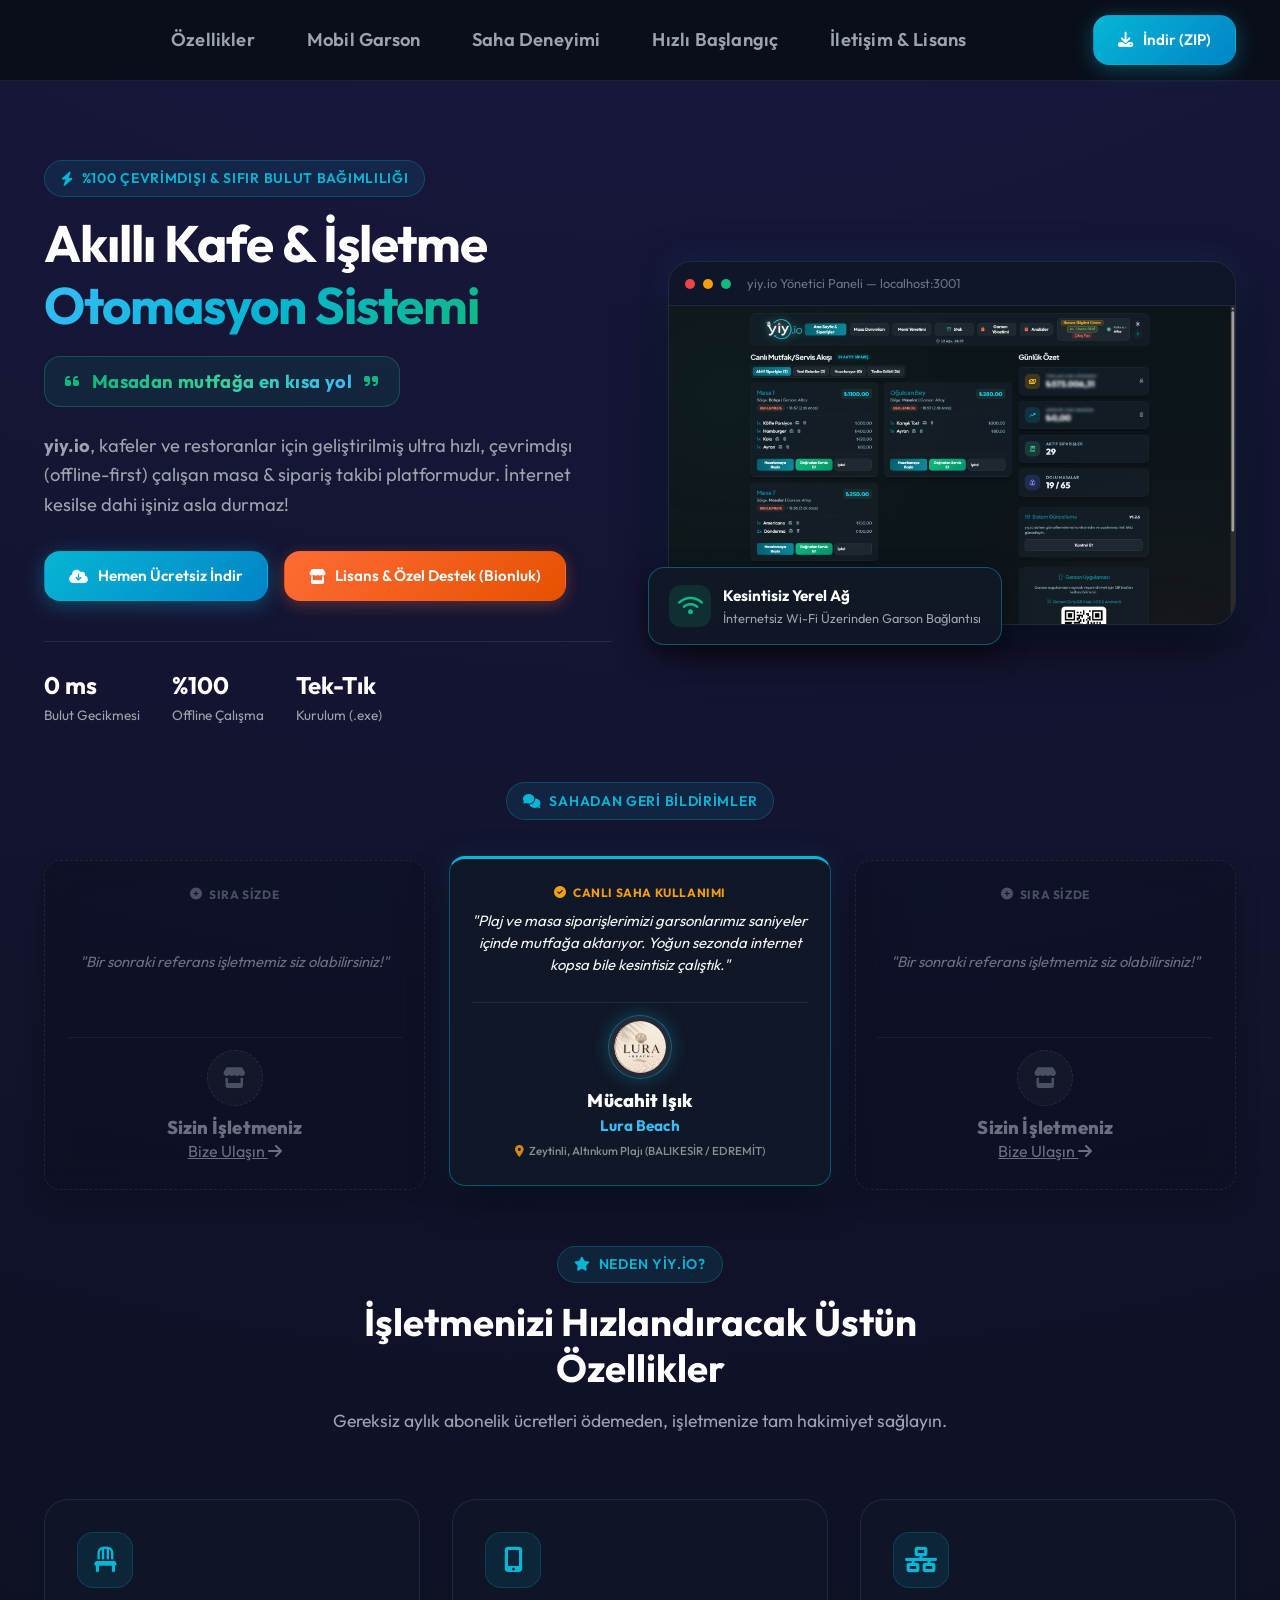
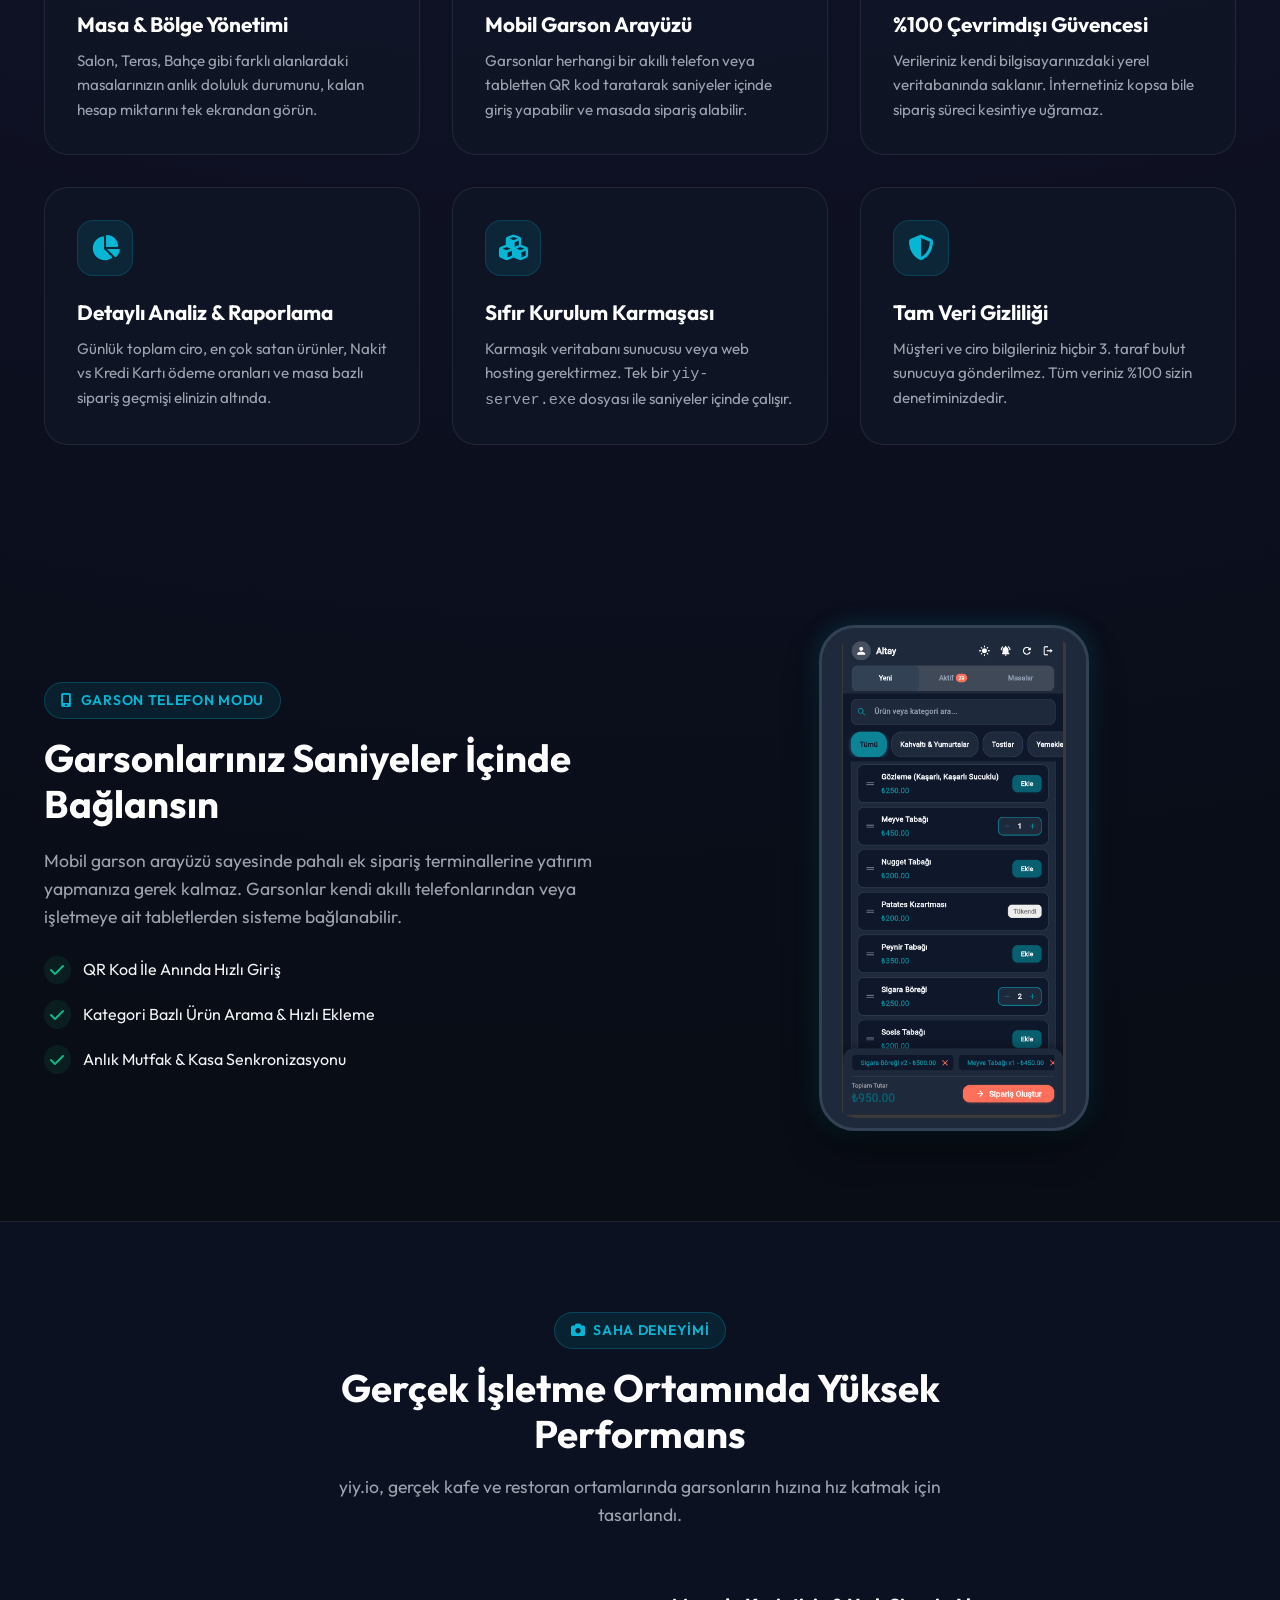
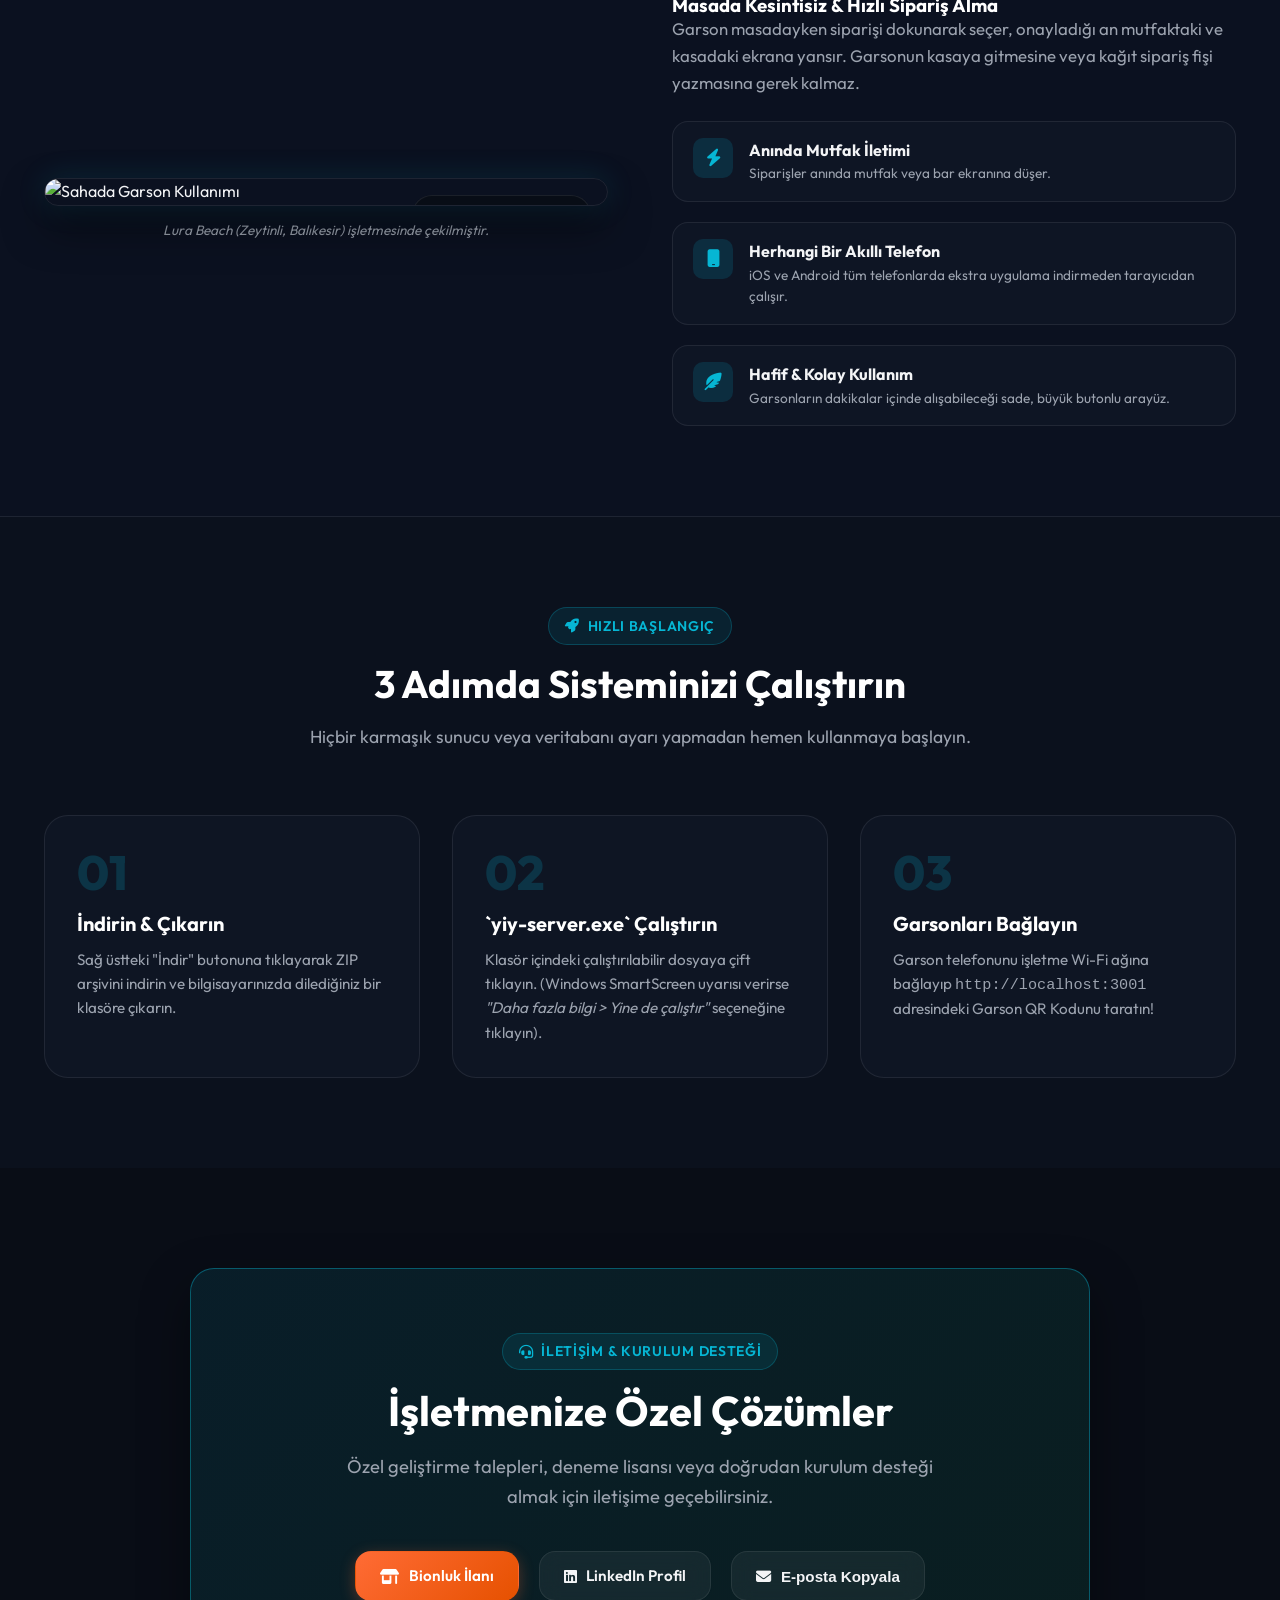
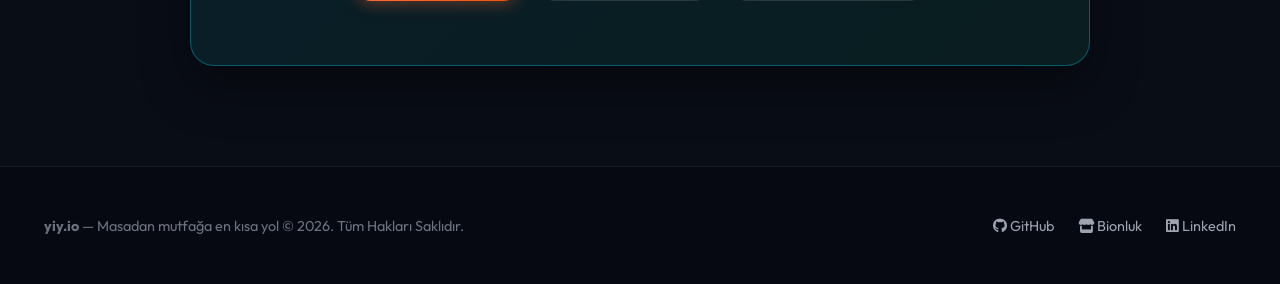
==== index.html @ 7313083a "feat: update landing page website" ====
<!DOCTYPE html>
<html lang="tr">
<head>
  <meta charset="UTF-8">
  <meta name="viewport" content="width=device-width, initial-scale=1.0">
  <title>yiy.io — Masadan mutfağa en kısa yol</title>
  <meta name="description" content="yiy.io — Masadan mutfağa en kısa yol. Kafeler ve işletmeler için geliştirilmiş çevrimdışı (offline-first) çalışan, hızlı ve kullanımı kolay masa & sipariş otomasyon sistemidir.">
  <meta name="keywords" content="kafe otomasyonu, sipariş otomasyonu, pos yazılımı, garson sipariş uygulaması, offline pos, masa takibi, yiy.io">

  <!-- Favicon -->
  <link rel="icon" type="image/png" href="assets/images/logo_dark.png">

  <!-- Google Fonts Preconnect & Stylesheets -->
  <link rel="preconnect" href="https://fonts.googleapis.com">
  <link rel="preconnect" href="https://fonts.gstatic.com" crossorigin>
  <link href="https://fonts.googleapis.com/css2?family=Outfit:wght@300;400;500;600;700;800&family=Plus+Jakarta+Sans:wght@400;500;600;700&display=swap" rel="stylesheet">

  <!-- Open Graph / Social Media -->
  <meta property="og:title" content="yiy.io — Masadan mutfağa en kısa yol">
  <meta property="og:description" content="Çevrimdışı (offline-first) çalışan, hızlı ve modern kafe & işletme masa ve sipariş otomasyonu.">
  <meta property="og:type" content="website">
  <meta property="og:url" content="https://altayataman.github.io/yiy-io/">
  <meta property="og:image" content="https://altayataman.github.io/yiy-io/assets/images/admin_panel_screen.png">

  <!-- Twitter Card -->
  <meta name="twitter:card" content="summary_large_image">
  <meta name="twitter:title" content="yiy.io — Masadan mutfağa en kısa yol">
  <meta name="twitter:description" content="Çevrimdışı (offline-first) çalışan, hızlı ve modern kafe & işletme masa ve sipariş otomasyonu.">
  <meta name="twitter:image" content="https://altayataman.github.io/yiy-io/assets/images/admin_panel_screen.png">

  <!-- Stylesheet -->
  <link rel="stylesheet" href="styles.css">

  <!-- Font Awesome Icons -->
  <link rel="stylesheet" href="https://cdnjs.cloudflare.com/ajax/libs/font-awesome/6.4.0/css/all.min.css">
</head>
<body>

  <!-- Navbar Header -->
  <header class="navbar">
    <div class="container nav-container">
      <a href="#" class="brand-logo" aria-label="yiy.io Ana Sayfa">
        <img src="assets/images/logo_dark.png" alt="yiy.io logo" onerror="this.style.display='none'">
      </a>

      <!-- Mobile Hamburger Button -->
      <button class="hamburger-btn" id="hamburgerBtn" aria-label="Menüyü Aç">
        <i class="fa-solid fa-bars" aria-hidden="true"></i>
      </button>

      <nav aria-label="Ana Navigasyon">
        <ul class="nav-links" id="navLinks">
          <li><a href="#ozellikler">Özellikler</a></li>
          <li><a href="#mobil">Mobil Garson</a></li>
          <li><a href="#saha">Saha Deneyimi</a></li>
          <li><a href="#kurulum">Hızlı Başlangıç</a></li>
          <li><a href="#iletisim">İletişim & Lisans</a></li>
        </ul>
      </nav>

      <div class="nav-actions">
        <a href="https://github.com/AltayAtaman/yiy-io/archive/refs/heads/main.zip" class="btn btn-primary" id="nav-download-btn">
          <i class="fa-solid fa-download" aria-hidden="true"></i> İndir (ZIP)
        </a>
      </div>
    </div>
  </header>

  <!-- Hero Section -->
  <section class="hero">
    <div class="container hero-grid">
      <div class="hero-content">
        <div class="section-tag">
          <i class="fa-solid fa-bolt" aria-hidden="true"></i> %100 Çevrimdışı & Sıfır Bulut Bağımlılığı
        </div>
        <h1>Akıllı Kafe & İşletme <span class="gradient-text">Otomasyon Sistemi</span></h1>
        
        <div class="motto-box">
          <i class="fa-solid fa-quote-left motto-icon" aria-hidden="true"></i>
          <span class="motto-text">Masadan mutfağa en kısa yol</span>
          <i class="fa-solid fa-quote-right motto-icon" aria-hidden="true"></i>
        </div>

        <p class="hero-subtitle">
          <strong>yiy.io</strong>, kafeler ve restoranlar için geliştirilmiş ultra hızlı, çevrimdışı (offline-first) çalışan masa & sipariş takibi platformudur. İnternet kesilse dahi işiniz asla durmaz!
        </p>

        <div class="hero-ctas">
          <a href="https://github.com/AltayAtaman/yiy-io/archive/refs/heads/main.zip" class="btn btn-primary" id="hero-download-btn">
            <i class="fa-solid fa-cloud-arrow-down" aria-hidden="true"></i> Hemen Ücretsiz İndir
          </a>
          <a href="https://bionluk.com/i_altay/isletmenize-ozel-yonetim-paneli-gelistiririm-872901" target="_blank" rel="noopener" class="btn btn-bionluk" id="hero-bionluk-btn">
            <i class="fa-solid fa-store" aria-hidden="true"></i> Lisans & Özel Destek (Bionluk)
          </a>
        </div>

        <div class="hero-stats">
          <div class="stat-item">
            <span class="stat-number">0 ms</span>
            <span class="stat-label">Bulut Gecikmesi</span>
          </div>
          <div class="stat-item">
            <span class="stat-number">%100</span>
            <span class="stat-label">Offline Çalışma</span>
          </div>
          <div class="stat-item">
            <span class="stat-number">Tek-Tık</span>
            <span class="stat-label">Kurulum (.exe)</span>
          </div>
        </div>
      </div>

      <div class="hero-visual">
        <div class="mockup-container">
          <div class="mockup-header">
            <div style="display: flex; align-items: center; gap: 0.5rem;">
              <div class="dot dot-red"></div>
              <div class="dot dot-yellow"></div>
              <div class="dot dot-green"></div>
              <span style="font-size: 0.8rem; color: var(--text-dim); margin-left: 0.5rem;">yiy.io Yönetici Paneli — localhost:3001</span>
            </div>
          </div>

          <div class="mockup-body">
            <img src="assets/images/admin_panel_screen.png" alt="yiy.io Yönetici Ekran Görünümü" class="mockup-img">
          </div>
        </div>

        <div class="floating-badge">
          <div class="badge-icon">
            <i class="fa-solid fa-wifi" aria-hidden="true"></i>
          </div>
          <div>
            <div style="font-weight: 700; color: #fff; font-size: 0.95rem;">Kesintisiz Yerel Ağ</div>
            <div style="font-size: 0.8rem; color: var(--text-muted);">İnternetsiz Wi-Fi Üzerinden Garson Bağlantısı</div>
          </div>
        </div>
      </div>
    </div>

    <!-- Page-Centered 3-Card Reference Showcase Grid -->
    <div class="container">
      <div class="reference-section-header">
        <div class="section-tag"><i class="fa-solid fa-comments" aria-hidden="true"></i> Sahadan Geri Bildirimler</div>
      </div>

      <div class="reference-cards-grid">
        <!-- Card 1: Placeholder CTA -->
        <div class="hero-reference-card card-placeholder">
          <div class="reference-badge badge-placeholder">
            <i class="fa-solid fa-plus-circle" aria-hidden="true"></i> Sıra Sizde
          </div>
          <blockquote class="reference-quote">
            "Bir sonraki referans işletmemiz siz olabilirsiniz!"
          </blockquote>
          <div class="reference-meta">
            <div class="reference-placeholder-icon">
              <i class="fa-solid fa-store" aria-hidden="true"></i>
            </div>
            <div class="reference-info">
              <div class="reference-name">Sizin İşletmeniz</div>
              <a href="#iletisim" class="reference-cta-link">Bize Ulaşın <i class="fa-solid fa-arrow-right" aria-hidden="true"></i></a>
            </div>
          </div>
        </div>

        <!-- Card 2: Featured Active Testimonial (Lura Beach) -->
        <div class="hero-reference-card card-featured">
          <div class="reference-badge">
            <i class="fa-solid fa-circle-check" aria-hidden="true"></i> Canlı Saha Kullanımı
          </div>
          <blockquote class="reference-quote">
            "Plaj ve masa siparişlerimizi garsonlarımız saniyeler içinde mutfağa aktarıyor. Yoğun sezonda internet kopsa bile kesintisiz çalıştık."
          </blockquote>
          <div class="reference-meta">
            <img src="assets/images/lura_beach.jpg" alt="Lura Beach Logo" class="reference-logo-img" onerror="this.style.display='none'">
            <div class="reference-info">
              <div class="reference-name">Mücahit Işık</div>
              <div class="reference-company">Lura Beach</div>
              <div class="reference-location"><i class="fa-solid fa-location-dot" aria-hidden="true"></i> Zeytinli, Altınkum Plajı (BALIKESİR / EDREMİT)</div>
            </div>
          </div>
        </div>

        <!-- Card 3: Placeholder CTA -->
        <div class="hero-reference-card card-placeholder">
          <div class="reference-badge badge-placeholder">
            <i class="fa-solid fa-plus-circle" aria-hidden="true"></i> Sıra Sizde
          </div>
          <blockquote class="reference-quote">
            "Bir sonraki referans işletmemiz siz olabilirsiniz!"
          </blockquote>
          <div class="reference-meta">
            <div class="reference-placeholder-icon">
              <i class="fa-solid fa-store" aria-hidden="true"></i>
            </div>
            <div class="reference-info">
              <div class="reference-name">Sizin İşletmeniz</div>
              <a href="#iletisim" class="reference-cta-link">Bize Ulaşın <i class="fa-solid fa-arrow-right" aria-hidden="true"></i></a>
            </div>
          </div>
        </div>
      </div>
    </div>
  </section>

  <!-- Features Grid Section -->
  <section class="features-section" id="ozellikler">
    <div class="container">
      <div class="section-header">
        <div class="section-tag"><i class="fa-solid fa-star" aria-hidden="true"></i> Neden yiy.io?</div>
        <h2>İşletmenizi Hızlandıracak Üstün Özellikler</h2>
        <p>Gereksiz aylık abonelik ücretleri ödemeden, işletmenize tam hakimiyet sağlayın.</p>
      </div>

      <div class="features-grid">
        <div class="feature-card">
          <div class="feature-icon"><i class="fa-solid fa-chair" aria-hidden="true"></i></div>
          <h3>Masa & Bölge Yönetimi</h3>
          <p>Salon, Teras, Bahçe gibi farklı alanlardaki masalarınızın anlık doluluk durumunu, kalan hesap miktarını tek ekrandan görün.</p>
        </div>

        <div class="feature-card">
          <div class="feature-icon"><i class="fa-solid fa-mobile-screen-button" aria-hidden="true"></i></div>
          <h3>Mobil Garson Arayüzü</h3>
          <p>Garsonlar herhangi bir akıllı telefon veya tabletten QR kod taratarak saniyeler içinde giriş yapabilir ve masada sipariş alabilir.</p>
        </div>

        <div class="feature-card">
          <div class="feature-icon"><i class="fa-solid fa-network-wired" aria-hidden="true"></i></div>
          <h3>%100 Çevrimdışı Güvencesi</h3>
          <p>Verileriniz kendi bilgisayarınızdaki yerel veritabanında saklanır. İnternetiniz kopsa bile sipariş süreci kesintiye uğramaz.</p>
        </div>

        <div class="feature-card">
          <div class="feature-icon"><i class="fa-solid fa-chart-pie" aria-hidden="true"></i></div>
          <h3>Detaylı Analiz & Raporlama</h3>
          <p>Günlük toplam ciro, en çok satan ürünler, Nakit vs Kredi Kartı ödeme oranları ve masa bazlı sipariş geçmişi elinizin altında.</p>
        </div>

        <div class="feature-card">
          <div class="feature-icon"><i class="fa-solid fa-cubes" aria-hidden="true"></i></div>
          <h3>Sıfır Kurulum Karmaşası</h3>
          <p>Karmaşık veritabanı sunucusu veya web hosting gerektirmez. Tek bir <code>yiy-server.exe</code> dosyası ile saniyeler içinde çalışır.</p>
        </div>

        <div class="feature-card">
          <div class="feature-icon"><i class="fa-solid fa-shield-halved" aria-hidden="true"></i></div>
          <h3>Tam Veri Gizliliği</h3>
          <p>Müşteri ve ciro bilgileriniz hiçbir 3. taraf bulut sunucuya gönderilmez. Tüm veriniz %100 sizin denetiminizdedir.</p>
        </div>
      </div>
    </div>
  </section>

  <!-- Mobile Waiter Showcase -->
  <section class="mobile-showcase" id="mobil">
    <div class="container mobile-grid">
      <div>
        <div class="section-tag"><i class="fa-solid fa-mobile-screen" aria-hidden="true"></i> Garson Telefon Modu</div>
        <h2 style="font-size: 2.4rem; margin-bottom: 1.25rem;">Garsonlarınız Saniyeler İçinde Bağlansın</h2>
        <p style="color: var(--text-muted); font-size: 1.1rem; margin-bottom: 1.5rem;">
          Mobil garson arayüzü sayesinde pahalı ek sipariş terminallerine yatırım yapmanıza gerek kalmaz. Garsonlar kendi akıllı telefonlarından veya işletmeye ait tabletlerden sisteme bağlanabilir.
        </p>

        <ul style="list-style: none; display: flex; flex-direction: column; gap: 1rem; color: var(--text-main);">
          <li style="display: flex; align-items: center; gap: 0.75rem;">
            <i class="fa-solid fa-check" style="color: var(--secondary); background: rgba(16,185,129,0.1); padding: 0.4rem; border-radius: 50%;" aria-hidden="true"></i>
            <span>QR Kod İle Anında Hızlı Giriş</span>
          </li>
          <li style="display: flex; align-items: center; gap: 0.75rem;">
            <i class="fa-solid fa-check" style="color: var(--secondary); background: rgba(16,185,129,0.1); padding: 0.4rem; border-radius: 50%;" aria-hidden="true"></i>
            <span>Kategori Bazlı Ürün Arama & Hızlı Ekleme</span>
          </li>
          <li style="display: flex; align-items: center; gap: 0.75rem;">
            <i class="fa-solid fa-check" style="color: var(--secondary); background: rgba(16,185,129,0.1); padding: 0.4rem; border-radius: 50%;" aria-hidden="true"></i>
            <span>Anlık Mutfak & Kasa Senkronizasyonu</span>
          </li>
        </ul>
      </div>

      <div style="text-align: center;">
        <div class="phone-mockup-wrapper">
          <img src="assets/images/mobile_app_screen.png" alt="Mobil Garson Uygulaması Görünümü">
        </div>
      </div>
    </div>
  </section>

  <!-- Real Field Experience Showcase -->
  <section class="field-experience-section" id="saha">
    <div class="container">
      <div class="section-header">
        <div class="section-tag"><i class="fa-solid fa-camera" aria-hidden="true"></i> Saha Deneyimi</div>
        <h2>Gerçek İşletme Ortamında Yüksek Performans</h2>
        <p>yiy.io, gerçek kafe ve restoran ortamlarında garsonların hızına hız katmak için tasarlandı.</p>
      </div>

      <div class="field-grid">
        <div>
          <div class="field-image-container">
            <img src="assets/images/waiter_using_app.png" alt="Sahada Garson Kullanımı" class="field-img">
            <div class="field-badge">
              <i class="fa-solid fa-badge-check" style="color: var(--secondary);" aria-hidden="true"></i> Canlı Sahada Kullanım
            </div>
          </div>
          <div class="field-image-caption">
            Lura Beach (Zeytinli, Balıkesir) işletmesinde çekilmiştir.
          </div>
        </div>

        <div class="field-content">
          <h3>Masada Kesintisiz & Hızlı Sipariş Alma</h3>
          <p style="color: var(--text-muted); font-size: 1.05rem; margin-bottom: 1.5rem;">
            Garson masadayken siparişi dokunarak seçer, onayladığı an mutfaktaki ve kasadaki ekrana yansır. Garsonun kasaya gitmesine veya kağıt sipariş fişi yazmasına gerek kalmaz.
          </p>

          <div class="field-feature-list">
            <div class="field-feature-item">
              <div class="field-icon"><i class="fa-solid fa-bolt" aria-hidden="true"></i></div>
              <div>
                <strong>Anında Mutfak İletimi</strong>
                <div style="font-size: 0.85rem; color: var(--text-muted);">Siparişler anında mutfak veya bar ekranına düşer.</div>
              </div>
            </div>

            <div class="field-feature-item">
              <div class="field-icon"><i class="fa-solid fa-mobile" aria-hidden="true"></i></div>
              <div>
                <strong>Herhangi Bir Akıllı Telefon</strong>
                <div style="font-size: 0.85rem; color: var(--text-muted);">iOS ve Android tüm telefonlarda ekstra uygulama indirmeden tarayıcıdan çalışır.</div>
              </div>
            </div>

            <div class="field-feature-item">
              <div class="field-icon"><i class="fa-solid fa-feather-pointed" aria-hidden="true"></i></div>
              <div>
                <strong>Hafif & Kolay Kullanım</strong>
                <div style="font-size: 0.85rem; color: var(--text-muted);">Garsonların dakikalar içinde alışabileceği sade, büyük butonlu arayüz.</div>
              </div>
            </div>
          </div>
        </div>
      </div>
    </div>
  </section>

  <!-- Quick Setup Guide Section -->
  <section class="setup-section" id="kurulum">
    <div class="container">
      <div class="section-header">
        <div class="section-tag"><i class="fa-solid fa-rocket" aria-hidden="true"></i> Hızlı Başlangıç</div>
        <h2>3 Adımda Sisteminizi Çalıştırın</h2>
        <p>Hiçbir karmaşık sunucu veya veritabanı ayarı yapmadan hemen kullanmaya başlayın.</p>
      </div>

      <div class="steps-grid">
        <div class="step-card">
          <div class="step-num">01</div>
          <h3>İndirin & Çıkarın</h3>
          <p>Sağ üstteki "İndir" butonuna tıklayarak ZIP arşivini indirin ve bilgisayarınızda dilediğiniz bir klasöre çıkarın.</p>
        </div>

        <div class="step-card">
          <div class="step-num">02</div>
          <h3>`yiy-server.exe` Çalıştırın</h3>
          <p>Klasör içindeki çalıştırılabilir dosyaya çift tıklayın. (Windows SmartScreen uyarısı verirse <em>"Daha fazla bilgi > Yine de çalıştır"</em> seçeneğine tıklayın).</p>
        </div>

        <div class="step-card">
          <div class="step-num">03</div>
          <h3>Garsonları Bağlayın</h3>
          <p>Garson telefonunu işletme Wi-Fi ağına bağlayıp <code>http://localhost:3001</code> adresindeki Garson QR Kodunu taratın!</p>
        </div>
      </div>
    </div>
  </section>

  <!-- Contact & Licensing Section -->
  <section class="cta-section" id="iletisim">
    <div class="container">
      <div class="cta-box">
        <div class="section-tag"><i class="fa-solid fa-headset" aria-hidden="true"></i> İletişim & Kurulum Desteği</div>
        <h2>İşletmenize Özel Çözümler</h2>
        <p>Özel geliştirme talepleri, deneme lisansı veya doğrudan kurulum desteği almak için iletişime geçebilirsiniz.</p>

        <div class="contact-links-grid">
          <a href="https://bionluk.com/i_altay/isletmenize-ozel-yonetim-paneli-gelistiririm-872901" target="_blank" rel="noopener" class="btn btn-bionluk">
            <i class="fa-solid fa-shop" aria-hidden="true"></i> Bionluk İlanı
          </a>
          <a href="https://www.linkedin.com/in/ismailaltayataman" target="_blank" rel="noopener" class="btn btn-secondary">
            <i class="fa-brands fa-linkedin" aria-hidden="true"></i> LinkedIn Profil
          </a>
          <button onclick="copyEmail('i.altay.ataman@gmail.com')" class="btn btn-secondary">
            <i class="fa-solid fa-envelope" aria-hidden="true"></i> E-posta Kopyala
          </button>
        </div>
      </div>
    </div>
  </section>

  <!-- Footer -->
  <footer>
    <div class="container footer-container">
      <div>
        <strong>yiy.io</strong> — Masadan mutfağa en kısa yol © 2026. Tüm Hakları Saklıdır.
      </div>

      <div class="social-links">
        <a href="https://github.com/AltayAtaman/yiy-io" target="_blank" rel="noopener"><i class="fa-brands fa-github" aria-hidden="true"></i> GitHub</a>
        <a href="https://bionluk.com/i_altay" target="_blank" rel="noopener"><i class="fa-solid fa-store" aria-hidden="true"></i> Bionluk</a>
        <a href="https://www.linkedin.com/in/ismailaltayataman" target="_blank" rel="noopener"><i class="fa-brands fa-linkedin" aria-hidden="true"></i> LinkedIn</a>
      </div>
    </div>
  </footer>

  <!-- Download Warning License Modal -->
  <div class="modal-overlay" id="downloadModal" aria-hidden="true">
    <div class="modal-card" role="dialog" aria-modal="true" aria-labelledby="modalTitle">
      <button class="modal-close-btn" id="modalCloseBtn" aria-label="Kapat" type="button">
        <i class="fa-solid fa-xmark"></i>
      </button>

      <div class="modal-header-icon">
        <i class="fa-solid fa-triangle-exclamation"></i>
      </div>

      <h3 class="modal-title" id="modalTitle">Lisans Uyarısı</h3>

      <p class="modal-text">
        İndireceğiniz <strong>yiy.io</strong> otomasyon yazılımı geçerli bir lisans anahtarı olmadan <strong>çalışmayacaktır</strong>.
      </p>

      <div class="modal-license-box">
        <div class="modal-license-info">
          <i class="fa-solid fa-key modal-key-icon"></i>
          <div>
            <span class="modal-license-label">Lisans & Bilgi İletişim:</span>
            <span class="modal-license-email">i.altay.ataman@gmail.com</span>
          </div>
        </div>
        <button class="btn btn-secondary modal-copy-btn" onclick="copyEmail('i.altay.ataman@gmail.com')" type="button">
          <i class="fa-solid fa-copy"></i> Kopyala
        </button>
      </div>

      <div class="modal-actions">
        <button class="btn btn-secondary" id="modalCancelBtn" type="button">Vazgeç</button>
        <a href="https://github.com/AltayAtaman/yiy-io/archive/refs/heads/main.zip" class="btn btn-primary" id="modalConfirmDownloadBtn">
          <i class="fa-solid fa-download"></i> Yine de İndir
        </a>
      </div>
    </div>
  </div>

  <!-- Image Lightbox Modal -->
  <div class="image-lightbox-overlay" id="imageLightbox" aria-hidden="true">
    <button class="lightbox-close-btn" id="lightboxCloseBtn" aria-label="Kapat" type="button">
      <i class="fa-solid fa-xmark"></i>
    </button>
    <div class="lightbox-content">
      <img id="lightboxImg" src="" alt="Büyütülmüş Görsel">
      <div class="lightbox-caption" id="lightboxCaption"></div>
    </div>
  </div>

  <script src="app.js"></script>
</body>
</html>
---- styles.css ----
/* ==========================================================================
   yiy.io - Akıllı Kafe & İşletme Otomasyon Sistemi Landing Page Styles
   ========================================================================== */

:root {
  --bg-dark: #090d16;
  --bg-card: rgba(17, 24, 39, 0.7);
  --bg-card-hover: rgba(31, 41, 55, 0.85);
  --border-glass: rgba(255, 255, 255, 0.08);
  --border-glass-active: rgba(6, 182, 212, 0.4);
  
  --primary: #06b6d4;
  --primary-glow: rgba(6, 182, 212, 0.35);
  --secondary: #10b981;
  --secondary-glow: rgba(16, 185, 129, 0.35);
  --accent-purple: #8b5cf6;
  
  --text-main: #f3f4f6;
  --text-muted: #9ca3af;
  --text-dim: #6b7280;

  --radius-sm: 8px;
  --radius-md: 16px;
  --radius-lg: 24px;
  --radius-full: 9999px;

  --shadow-glow: 0 0 30px rgba(6, 182, 212, 0.15);
  --shadow-card: 0 10px 30px -10px rgba(0, 0, 0, 0.5);
  
  --transition: all 0.3s cubic-bezier(0.4, 0, 0.2, 1);
}

/* Reset & Base */
*, *::before, *::after {
  box-sizing: border-box;
  margin: 0;
  padding: 0;
}

html {
  scroll-behavior: smooth;
  font-family: 'Outfit', 'Plus Jakarta Sans', sans-serif;
  background-color: var(--bg-dark);
  color: var(--text-main);
  line-height: 1.6;
  overflow-x: hidden;
}

body {
  background: radial-gradient(circle at 50% -20%, #1e1b4b 0%, #090d16 60%);
  min-height: 100vh;
}

/* Container */
.container {
  max-width: 1240px;
  margin: 0 auto;
  padding: 0 1.5rem;
}

/* Typography Utilities */
h1, h2, h3, h4 {
  font-weight: 700;
  line-height: 1.2;
  color: #ffffff;
}

.gradient-text {
  background: linear-gradient(135deg, #38bdf8 0%, #06b6d4 50%, #10b981 100%);
  -webkit-background-clip: text;
  -webkit-text-fill-color: transparent;
}

.section-tag {
  display: inline-flex;
  align-items: center;
  gap: 0.5rem;
  padding: 0.4rem 1rem;
  background: rgba(6, 182, 212, 0.1);
  border: 1px solid rgba(6, 182, 212, 0.25);
  border-radius: var(--radius-full);
  color: var(--primary);
  font-size: 0.875rem;
  font-weight: 600;
  letter-spacing: 0.05em;
  text-transform: uppercase;
  margin-bottom: 1rem;
}

/* Motto Box */
.motto-box {
  display: inline-flex;
  align-items: center;
  gap: 0.75rem;
  background: rgba(16, 185, 129, 0.1);
  border: 1px solid rgba(16, 185, 129, 0.3);
  padding: 0.6rem 1.25rem;
  border-radius: var(--radius-md);
  margin-bottom: 1.5rem;
}

.motto-icon {
  color: var(--secondary);
  font-size: 1rem;
}

.motto-text {
  font-size: 1.15rem;
  font-weight: 700;
  color: #ffffff;
  letter-spacing: 0.02em;
  background: linear-gradient(90deg, #10b981, #34d399, #38bdf8);
  -webkit-background-clip: text;
  -webkit-text-fill-color: transparent;
}

/* Header & Navbar */
.navbar {
  position: fixed;
  top: 0;
  left: 0;
  width: 100%;
  z-index: 1000;
  backdrop-filter: blur(16px);
  -webkit-backdrop-filter: blur(16px);
  background: rgba(9, 13, 22, 0.85);
  border-bottom: 1px solid var(--border-glass);
  transition: var(--transition);
}

.nav-container {
  display: flex;
  align-items: center;
  justify-content: space-between;
  height: 80px;
  position: relative;
}

.brand-logo {
  display: flex;
  align-items: center;
  gap: 0.75rem;
  text-decoration: none;
  font-size: 1.5rem;
  font-weight: 800;
  color: #fff;
}

.brand-logo img {
  height: 56px;
  width: auto;
  object-fit: contain;
  transition: transform 0.3s ease;
}

.brand-logo img:hover {
  transform: scale(1.05);
}

.nav-links {
  display: flex;
  align-items: center;
  gap: 3.25rem;
  list-style: none;
}

.nav-links a {
  color: var(--text-muted);
  text-decoration: none;
  font-weight: 600;
  font-size: 1.15rem;
  letter-spacing: 0.01em;
  transition: var(--transition);
}

.nav-links a:hover {
  color: var(--primary);
  text-shadow: 0 0 12px var(--primary-glow);
}

.nav-actions {
  display: flex;
  align-items: center;
  gap: 1rem;
}

/* Hamburger Button (Mobile) */
.hamburger-btn {
  display: none;
  background: rgba(255, 255, 255, 0.05);
  border: 1px solid var(--border-glass);
  color: #ffffff;
  font-size: 1.3rem;
  padding: 0.6rem 0.9rem;
  border-radius: var(--radius-sm);
  cursor: pointer;
  transition: var(--transition);
}

.hamburger-btn:hover {
  background: rgba(255, 255, 255, 0.1);
  color: var(--primary);
}

/* Buttons */
.btn {
  display: inline-flex;
  align-items: center;
  justify-content: center;
  gap: 0.6rem;
  padding: 0.75rem 1.5rem;
  border-radius: var(--radius-md);
  font-weight: 600;
  font-size: 0.95rem;
  text-decoration: none;
  cursor: pointer;
  transition: var(--transition);
  border: 1px solid transparent;
}

.btn-primary {
  background: linear-gradient(135deg, #06b6d4 0%, #0284c7 100%);
  color: #ffffff;
  box-shadow: 0 4px 20px var(--primary-glow);
}

.btn-primary:hover {
  transform: translateY(-2px);
  box-shadow: 0 6px 25px rgba(6, 182, 212, 0.5);
}

.btn-secondary {
  background: rgba(255, 255, 255, 0.05);
  border: 1px solid var(--border-glass);
  color: var(--text-main);
  backdrop-filter: blur(10px);
}

.btn-secondary:hover {
  background: rgba(255, 255, 255, 0.1);
  border-color: rgba(255, 255, 255, 0.2);
  color: #fff;
  transform: translateY(-2px);
}

.btn-bionluk {
  background: linear-gradient(135deg, #ff6b35 0%, #e65100 100%);
  color: #fff;
  box-shadow: 0 4px 15px rgba(255, 107, 53, 0.3);
}

.btn-bionluk:hover {
  transform: translateY(-2px);
  box-shadow: 0 6px 20px rgba(255, 107, 53, 0.5);
}

/* Hero Section */
.hero {
  padding-top: 160px;
  padding-bottom: 0;
  position: relative;
}

.hero-grid {
  display: grid;
  grid-template-columns: 1fr 1fr;
  gap: 3.5rem;
  align-items: center;
}

.hero-content h1 {
  font-size: 3.2rem;
  letter-spacing: -0.02em;
  margin-bottom: 1.25rem;
}

.hero-subtitle {
  font-size: 1.15rem;
  color: var(--text-muted);
  margin-bottom: 2rem;
  max-width: 540px;
}

.hero-ctas {
  display: flex;
  flex-wrap: wrap;
  gap: 1rem;
  margin-bottom: 2.5rem;
}

.hero-stats {
  display: flex;
  gap: 2rem;
  padding-top: 1.5rem;
  border-top: 1px solid var(--border-glass);
}

.stat-item {
  display: flex;
  flex-direction: column;
}

.stat-number {
  font-size: 1.5rem;
  font-weight: 700;
  color: #fff;
}

.stat-label {
  font-size: 0.85rem;
  color: var(--text-muted);
}

/* Hero Mockup Frame */
.hero-visual {
  position: relative;
}

.mockup-container {
  position: relative;
  border-radius: var(--radius-lg);
  overflow: hidden;
  border: 1px solid var(--border-glass);
  box-shadow: 0 20px 50px rgba(0, 0, 0, 0.6), var(--shadow-glow);
  background: var(--bg-card);
}

.mockup-header {
  height: 44px;
  background: rgba(15, 23, 42, 0.95);
  display: flex;
  align-items: center;
  justify-content: space-between;
  padding: 0 1rem;
  border-bottom: 1px solid var(--border-glass);
}

.dot {
  width: 10px;
  height: 10px;
  border-radius: 50%;
}
.dot-red { background: #ef4444; }
.dot-yellow { background: #f59e0b; }
.dot-green { background: #10b981; }

.mockup-body {
  position: relative;
  background: #0d1117;
  overflow: hidden;
}

.mockup-img {
  width: 100%;
  height: auto;
  display: block;
}

.floating-badge {
  position: absolute;
  bottom: -20px;
  left: -20px;
  background: rgba(17, 24, 39, 0.9);
  backdrop-filter: blur(16px);
  border: 1px solid var(--border-glass-active);
  padding: 1rem 1.25rem;
  border-radius: var(--radius-md);
  box-shadow: 0 10px 25px rgba(0,0,0,0.5);
  display: flex;
  align-items: center;
  gap: 0.75rem;
  z-index: 10;
}

.badge-icon {
  width: 42px;
  height: 42px;
  border-radius: 12px;
  background: rgba(16, 185, 129, 0.15);
  color: var(--secondary);
  display: flex;
  align-items: center;
  justify-content: center;
  font-size: 1.25rem;
}

/* Feature Grid */
.features-section {
  padding: 3.5rem 0 90px 0;
  position: relative;
}

.section-header {
  text-align: center;
  max-width: 680px;
  margin: 0 auto 4rem auto;
}

.section-header h2 {
  font-size: 2.4rem;
  margin-bottom: 1rem;
}

.section-header p {
  color: var(--text-muted);
  font-size: 1.1rem;
}

.features-grid {
  display: grid;
  grid-template-columns: repeat(auto-fit, minmax(320px, 1fr));
  gap: 2rem;
}

.feature-card {
  background: var(--bg-card);
  border: 1px solid var(--border-glass);
  border-radius: var(--radius-lg);
  padding: 2rem;
  transition: var(--transition);
  position: relative;
  overflow: hidden;
}

.feature-card::before {
  content: '';
  position: absolute;
  top: 0;
  left: 0;
  width: 100%;
  height: 2px;
  background: linear-gradient(90deg, transparent, var(--primary), transparent);
  opacity: 0;
  transition: var(--transition);
}

.feature-card:hover {
  transform: translateY(-6px);
  border-color: rgba(6, 182, 212, 0.3);
  background: var(--bg-card-hover);
  box-shadow: var(--shadow-card);
}

.feature-card:hover::before {
  opacity: 1;
}

.feature-icon {
  width: 56px;
  height: 56px;
  border-radius: var(--radius-md);
  background: rgba(6, 182, 212, 0.1);
  color: var(--primary);
  border: 1px solid rgba(6, 182, 212, 0.2);
  display: flex;
  align-items: center;
  justify-content: center;
  font-size: 1.6rem;
  margin-bottom: 1.5rem;
}

.feature-card h3 {
  font-size: 1.3rem;
  margin-bottom: 0.75rem;
}

.feature-card p {
  color: var(--text-muted);
  font-size: 0.95rem;
  line-height: 1.6;
}

/* Mobile Waiter Showcase Section */
.mobile-showcase {
  padding: 90px 0;
}

.mobile-grid {
  display: grid;
  grid-template-columns: 1fr 1fr;
  gap: 4rem;
  align-items: center;
}

.phone-mockup-wrapper {
  max-width: 270px;
  margin: 0 auto;
  border-radius: 36px;
  padding: 10px;
  background: #1e293b;
  border: 3px solid #334155;
  box-shadow: 0 20px 40px -10px rgba(0, 0, 0, 0.7), 0 0 25px rgba(6, 182, 212, 0.2);
  overflow: hidden;
}

.phone-mockup-wrapper img {
  width: 100%;
  max-height: 480px;
  object-fit: contain;
  border-radius: 26px;
  display: block;
}

/* Field Experience Section */
.field-experience-section {
  padding: 90px 0;
  background: rgba(15, 23, 42, 0.5);
  border-top: 1px solid var(--border-glass);
  border-bottom: 1px solid var(--border-glass);
}

.field-grid {
  display: grid;
  grid-template-columns: 1fr 1fr;
  gap: 4rem;
  align-items: center;
}

.field-image-container {
  position: relative;
  border-radius: var(--radius-lg);
  overflow: hidden;
  border: 1px solid var(--border-glass);
  box-shadow: 0 20px 40px rgba(0, 0, 0, 0.5), var(--shadow-glow);
  max-width: 680px;
  width: 100%;
  margin: 0 auto;
}

.field-img {
  width: 100%;
  height: auto;
  max-height: 560px;
  object-fit: cover;
  display: block;
  transition: transform 0.4s ease;
}

.field-image-container:hover .field-img {
  transform: scale(1.03);
}

.field-badge {
  position: absolute;
  top: 1rem;
  right: 1rem;
  background: rgba(9, 13, 22, 0.85);
  backdrop-filter: blur(12px);
  border: 1px solid var(--border-glass);
  padding: 0.5rem 1rem;
  border-radius: var(--radius-full);
  font-size: 0.85rem;
  font-weight: 600;
  color: #ffffff;
  display: flex;
  align-items: center;
  gap: 0.5rem;
}

.field-image-caption {
  font-size: 0.85rem;
  color: var(--text-muted);
  margin-top: 0.85rem;
  text-align: center;
  font-style: italic;
}

.field-feature-list {
  display: flex;
  flex-direction: column;
  gap: 1.25rem;
  margin-top: 1.5rem;
}

.field-feature-item {
  display: flex;
  align-items: flex-start;
  gap: 1rem;
  background: var(--bg-card);
  padding: 1rem 1.25rem;
  border-radius: var(--radius-md);
  border: 1px solid var(--border-glass);
}

.field-icon {
  width: 40px;
  height: 40px;
  border-radius: 10px;
  background: rgba(6, 182, 212, 0.15);
  color: var(--primary);
  display: flex;
  align-items: center;
  justify-content: center;
  font-size: 1.1rem;
  flex-shrink: 0;
}

/* Setup Steps Section */
.setup-section {
  padding: 90px 0;
  background: rgba(15, 23, 42, 0.4);
}

.steps-grid {
  display: grid;
  grid-template-columns: repeat(auto-fit, minmax(280px, 1fr));
  gap: 2rem;
  margin-top: 3rem;
}

.step-card {
  background: var(--bg-card);
  border: 1px solid var(--border-glass);
  border-radius: var(--radius-lg);
  padding: 2rem;
  position: relative;
}

.step-num {
  font-size: 3rem;
  font-weight: 800;
  color: rgba(6, 182, 212, 0.2);
  line-height: 1;
  margin-bottom: 1rem;
}

.step-card h3 {
  font-size: 1.25rem;
  margin-bottom: 0.75rem;
}

.step-card p {
  color: var(--text-muted);
  font-size: 0.95rem;
}

/* Contact / License CTA Section */
.cta-section {
  padding: 100px 0;
  text-align: center;
  position: relative;
}

.cta-box {
  background: linear-gradient(135deg, rgba(6, 182, 212, 0.1) 0%, rgba(16, 185, 129, 0.1) 100%);
  border: 1px solid var(--border-glass-active);
  border-radius: var(--radius-lg);
  padding: 4rem 2rem;
  max-width: 900px;
  margin: 0 auto;
  box-shadow: 0 20px 50px rgba(0, 0, 0, 0.4);
}

.cta-box h2 {
  font-size: 2.6rem;
  margin-bottom: 1rem;
}

.cta-box p {
  color: var(--text-muted);
  font-size: 1.15rem;
  max-width: 600px;
  margin: 0 auto 2.5rem auto;
}

.contact-links-grid {
  display: flex;
  justify-content: center;
  flex-wrap: wrap;
  gap: 1.25rem;
}

/* Footer */
footer {
  padding: 3rem 0;
  border-top: 1px solid var(--border-glass);
  background: #060911;
  color: var(--text-dim);
  font-size: 0.9rem;
}

.footer-container {
  display: flex;
  justify-content: space-between;
  align-items: center;
  flex-wrap: wrap;
  gap: 1rem;
}

.social-links {
  display: flex;
  gap: 1.5rem;
}

.social-links a {
  color: var(--text-muted);
  text-decoration: none;
  transition: var(--transition);
}

.social-links a:hover {
  color: var(--primary);
}

/* Responsive Utilities & Mobile Menu */
@media (max-width: 992px) {
  .hero-grid, .mobile-grid, .field-grid {
    grid-template-columns: 1fr;
  }

  .hero-content h1 {
    font-size: 2.5rem;
  }

  .hamburger-btn {
    display: flex;
  }

  .nav-links {
    display: none;
    position: absolute;
    top: 80px;
    left: 0;
    width: 100%;
    background: rgba(9, 13, 22, 0.95);
    backdrop-filter: blur(20px);
    -webkit-backdrop-filter: blur(20px);
    border-bottom: 1px solid var(--border-glass-active);
    flex-direction: column;
    padding: 1.5rem 0;
    gap: 1.25rem;
    box-shadow: 0 15px 30px rgba(0,0,0,0.5);
  }

  .nav-links.open {
    display: flex;
  }

  .floating-badge {
    left: 0;
    bottom: -10px;
    padding: 0.75rem 1rem;
    font-size: 0.85rem;
  }
}

/* Modal Overlay & Card Styles */
.modal-overlay {
  position: fixed;
  top: 0;
  left: 0;
  width: 100vw;
  height: 100vh;
  background: rgba(4, 7, 13, 0.85);
  backdrop-filter: blur(12px);
  -webkit-backdrop-filter: blur(12px);
  display: flex;
  align-items: center;
  justify-content: center;
  z-index: 2000;
  opacity: 0;
  visibility: hidden;
  transition: opacity 0.3s ease, visibility 0.3s ease;
  padding: 1.5rem;
}

.modal-overlay.active {
  opacity: 1;
  visibility: visible;
}

.modal-card {
  background: #0d1322;
  border: 1px solid rgba(245, 158, 11, 0.35);
  border-radius: var(--radius-lg);
  padding: 2.25rem 2rem;
  max-width: 500px;
  width: 100%;
  position: relative;
  box-shadow: 0 25px 60px rgba(0, 0, 0, 0.8), 0 0 35px rgba(245, 158, 11, 0.15);
  transform: translateY(20px) scale(0.96);
  transition: transform 0.3s cubic-bezier(0.34, 1.56, 0.64, 1);
  text-align: center;
}

.modal-overlay.active .modal-card {
  transform: translateY(0) scale(1);
}

.modal-close-btn {
  position: absolute;
  top: 1.25rem;
  right: 1.25rem;
  background: rgba(255, 255, 255, 0.06);
  border: 1px solid var(--border-glass);
  color: var(--text-muted);
  width: 36px;
  height: 36px;
  border-radius: 50%;
  display: flex;
  align-items: center;
  justify-content: center;
  cursor: pointer;
  font-size: 1.1rem;
  transition: var(--transition);
}

.modal-close-btn:hover {
  background: rgba(255, 255, 255, 0.15);
  color: #fff;
  transform: rotate(90deg);
}

.modal-header-icon {
  width: 64px;
  height: 64px;
  border-radius: 50%;
  background: rgba(245, 158, 11, 0.15);
  border: 1px solid rgba(245, 158, 11, 0.3);
  color: #f59e0b;
  display: flex;
  align-items: center;
  justify-content: center;
  font-size: 1.8rem;
  margin: 0 auto 1.25rem auto;
}

.modal-title {
  font-size: 1.6rem;
  font-weight: 700;
  color: #ffffff;
  margin-bottom: 0.75rem;
}

.modal-text {
  color: var(--text-muted);
  font-size: 1.02rem;
  line-height: 1.6;
  margin-bottom: 1.5rem;
}

.modal-text strong {
  color: #ffffff;
}

.modal-license-box {
  background: rgba(17, 24, 39, 0.8);
  border: 1px solid rgba(6, 182, 212, 0.25);
  border-radius: var(--radius-md);
  padding: 1rem 1.25rem;
  display: flex;
  align-items: center;
  justify-content: space-between;
  gap: 1rem;
  margin-bottom: 1.75rem;
  text-align: left;
}

.modal-license-info {
  display: flex;
  align-items: center;
  gap: 0.85rem;
}

.modal-key-icon {
  color: var(--primary);
  font-size: 1.25rem;
}

.modal-license-label {
  display: block;
  font-size: 0.75rem;
  color: var(--text-dim);
  text-transform: uppercase;
  letter-spacing: 0.04em;
  font-weight: 600;
}

.modal-license-email {
  display: block;
  font-size: 0.95rem;
  color: #ffffff;
  font-weight: 600;
  word-break: break-all;
}

.modal-copy-btn {
  padding: 0.45rem 0.8rem;
  font-size: 0.85rem;
  flex-shrink: 0;
}

.modal-actions {
  display: flex;
  align-items: center;
  justify-content: flex-end;
  gap: 0.85rem;
}

@media (max-width: 480px) {
  .modal-license-box {
    flex-direction: column;
    align-items: flex-start;
  }

  .modal-actions {
    flex-direction: column-reverse;
  }

  .modal-actions .btn {
    width: 100%;
  }
}

/* Reference Showcase Grid & Cards */
.reference-section-header {
  text-align: center;
  margin-top: 3.5rem;
  margin-bottom: 0.5rem;
}

.reference-cards-grid {
  display: grid;
  grid-template-columns: repeat(3, 1fr);
  gap: 1.5rem;
  margin-top: 1.5rem;
  align-items: stretch;
}

.hero-reference-card {
  background: rgba(17, 24, 39, 0.75);
  border: 1px solid var(--border-glass);
  border-radius: var(--radius-md);
  padding: 1.5rem 1.35rem;
  backdrop-filter: blur(12px);
  box-shadow: 0 10px 25px rgba(0, 0, 0, 0.3);
  position: relative;
  transition: var(--transition);
  display: flex;
  flex-direction: column;
  justify-content: space-between;
  text-align: center;
}

.hero-reference-card.card-featured {
  border: 1px solid var(--border-glass-active);
  border-top: 3px solid var(--primary);
  background: rgba(17, 24, 39, 0.88);
  box-shadow: 0 15px 35px rgba(0, 0, 0, 0.5), 0 0 25px rgba(6, 182, 212, 0.15);
  transform: translateY(-4px);
}

.hero-reference-card.card-placeholder {
  border: 1px dashed rgba(255, 255, 255, 0.12);
  background: rgba(11, 16, 26, 0.45);
  opacity: 0.65;
}

.hero-reference-card.card-placeholder:hover {
  border-color: rgba(6, 182, 212, 0.4);
  background: rgba(17, 24, 39, 0.75);
  opacity: 1;
  transform: translateY(-2px);
}

.hero-reference-card.card-placeholder .reference-badge {
  color: var(--text-dim) !important;
}

.hero-reference-card.card-placeholder .reference-quote {
  color: var(--text-muted);
}

.hero-reference-card.card-placeholder .reference-name {
  color: var(--text-muted);
}

.hero-reference-card.card-placeholder .reference-placeholder-icon {
  width: 56px;
  height: 56px;
  border-radius: 50%;
  background: rgba(255, 255, 255, 0.04);
  border: 1px dashed rgba(255, 255, 255, 0.15);
  color: var(--text-dim);
  display: flex;
  align-items: center;
  justify-content: center;
  font-size: 1.25rem;
  flex-shrink: 0;
}

.hero-reference-card.card-placeholder .reference-cta-link {
  color: var(--text-muted);
}

.hero-reference-card.card-placeholder:hover .reference-cta-link {
  color: var(--primary);
}

.reference-badge {
  display: inline-flex;
  align-items: center;
  justify-content: center;
  gap: 0.4rem;
  font-size: 0.75rem;
  font-weight: 700;
  color: #f59e0b;
  text-transform: uppercase;
  letter-spacing: 0.05em;
  margin-bottom: 0.5rem;
}

.reference-quote {
  font-size: 0.93rem;
  color: var(--text-main);
  font-style: italic;
  line-height: 1.5;
  margin-bottom: 0.85rem;
}

.reference-meta {
  display: flex;
  flex-direction: column;
  align-items: center;
  justify-content: center;
  gap: 0.6rem;
  padding-top: 0.75rem;
  border-top: 1px solid rgba(255, 255, 255, 0.08);
  margin-top: 0.75rem;
}

.reference-logo-img {
  width: 64px;
  height: 64px;
  object-fit: contain;
  border-radius: 50%;
  background: rgba(255, 255, 255, 0.08);
  border: 1.5px solid rgba(6, 182, 212, 0.4);
  padding: 5px;
  flex-shrink: 0;
  box-shadow: 0 0 18px rgba(6, 182, 212, 0.3);
  transition: transform 0.3s ease;
}

.hero-reference-card:hover .reference-logo-img {
  transform: scale(1.08);
  border-color: var(--primary);
}

.reference-info {
  text-align: center;
  display: flex;
  flex-direction: column;
  align-items: center;
}

.reference-name {
  font-size: 1.15rem;
  font-weight: 800;
  color: #ffffff;
  line-height: 1.25;
  letter-spacing: 0.01em;
}

.reference-company {
  font-size: 0.95rem;
  font-weight: 700;
  color: #38bdf8;
  display: flex;
  align-items: center;
  justify-content: center;
  gap: 0.35rem;
  margin-top: 2px;
}

.reference-location {
  font-size: 0.72rem;
  font-weight: 500;
  color: var(--text-muted);
  display: flex;
  align-items: center;
  justify-content: center;
  gap: 0.3rem;
  margin-top: 4px;
  opacity: 0.85;
}

.reference-location i {
  color: #f59e0b;
}

@media (max-width: 992px) {
  .reference-cards-grid {
    grid-template-columns: 1fr;
    max-width: 520px;
    margin-left: auto;
    margin-right: auto;
  }
}
/* Image Lightbox Modal Styles */
.image-lightbox-overlay {
  position: fixed;
  top: 0;
  left: 0;
  width: 100vw;
  height: 100vh;
  background: rgba(4, 7, 13, 0.92);
  backdrop-filter: blur(16px);
  -webkit-backdrop-filter: blur(16px);
  display: flex;
  flex-direction: column;
  align-items: center;
  justify-content: center;
  z-index: 3000;
  opacity: 0;
  visibility: hidden;
  transition: opacity 0.3s ease, visibility 0.3s ease;
  padding: 2rem;
}

.image-lightbox-overlay.active {
  opacity: 1;
  visibility: visible;
}

.lightbox-content {
  max-width: 92vw;
  max-height: 88vh;
  display: flex;
  flex-direction: column;
  align-items: center;
  justify-content: center;
  position: relative;
}

.lightbox-content img {
  max-width: 100%;
  max-height: 80vh;
  object-fit: contain;
  border-radius: var(--radius-md);
  border: 1px solid var(--border-glass-active);
  box-shadow: 0 25px 60px rgba(0, 0, 0, 0.8), 0 0 40px rgba(6, 182, 212, 0.2);
  transform: scale(0.95);
  transition: transform 0.3s cubic-bezier(0.34, 1.56, 0.64, 1);
}

.image-lightbox-overlay.active .lightbox-content img {
  transform: scale(1);
}

.lightbox-caption {
  margin-top: 1rem;
  font-size: 0.95rem;
  color: var(--text-muted);
  font-weight: 500;
  text-align: center;
}

.lightbox-close-btn {
  position: absolute;
  top: 1.5rem;
  right: 1.5rem;
  background: rgba(255, 255, 255, 0.1);
  border: 1px solid var(--border-glass);
  color: #ffffff;
  width: 44px;
  height: 44px;
  border-radius: 50%;
  display: flex;
  align-items: center;
  justify-content: center;
  cursor: pointer;
  font-size: 1.3rem;
  transition: var(--transition);
  z-index: 3010;
}

.lightbox-close-btn:hover {
  background: rgba(255, 255, 255, 0.25);
  color: var(--primary);
  transform: rotate(90deg);
}

/* Clickable zoom indicator on images */
.mockup-img, .phone-mockup-wrapper img, .field-img {
  cursor: zoom-in;
  transition: transform 0.3s ease, filter 0.3s ease;
}

.mockup-img:hover, .phone-mockup-wrapper img:hover, .field-img:hover {
  filter: brightness(1.05);
}
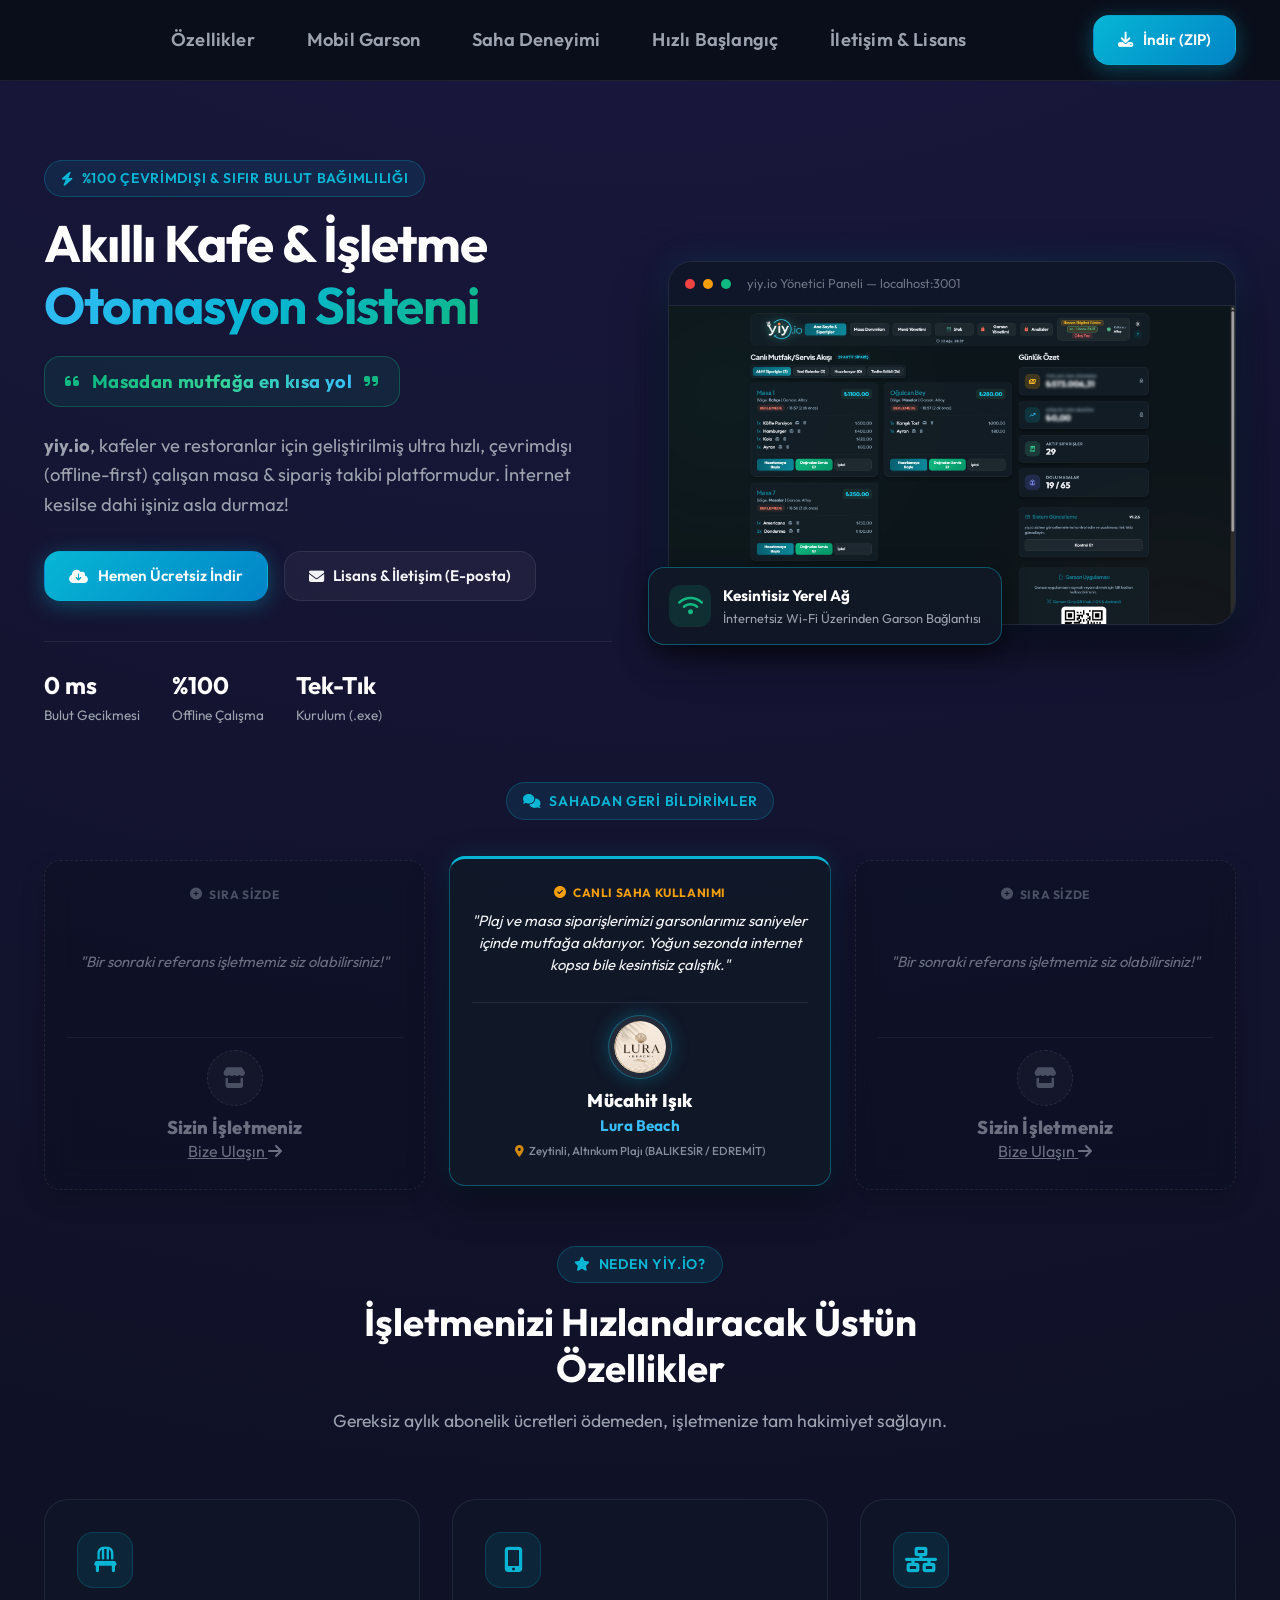
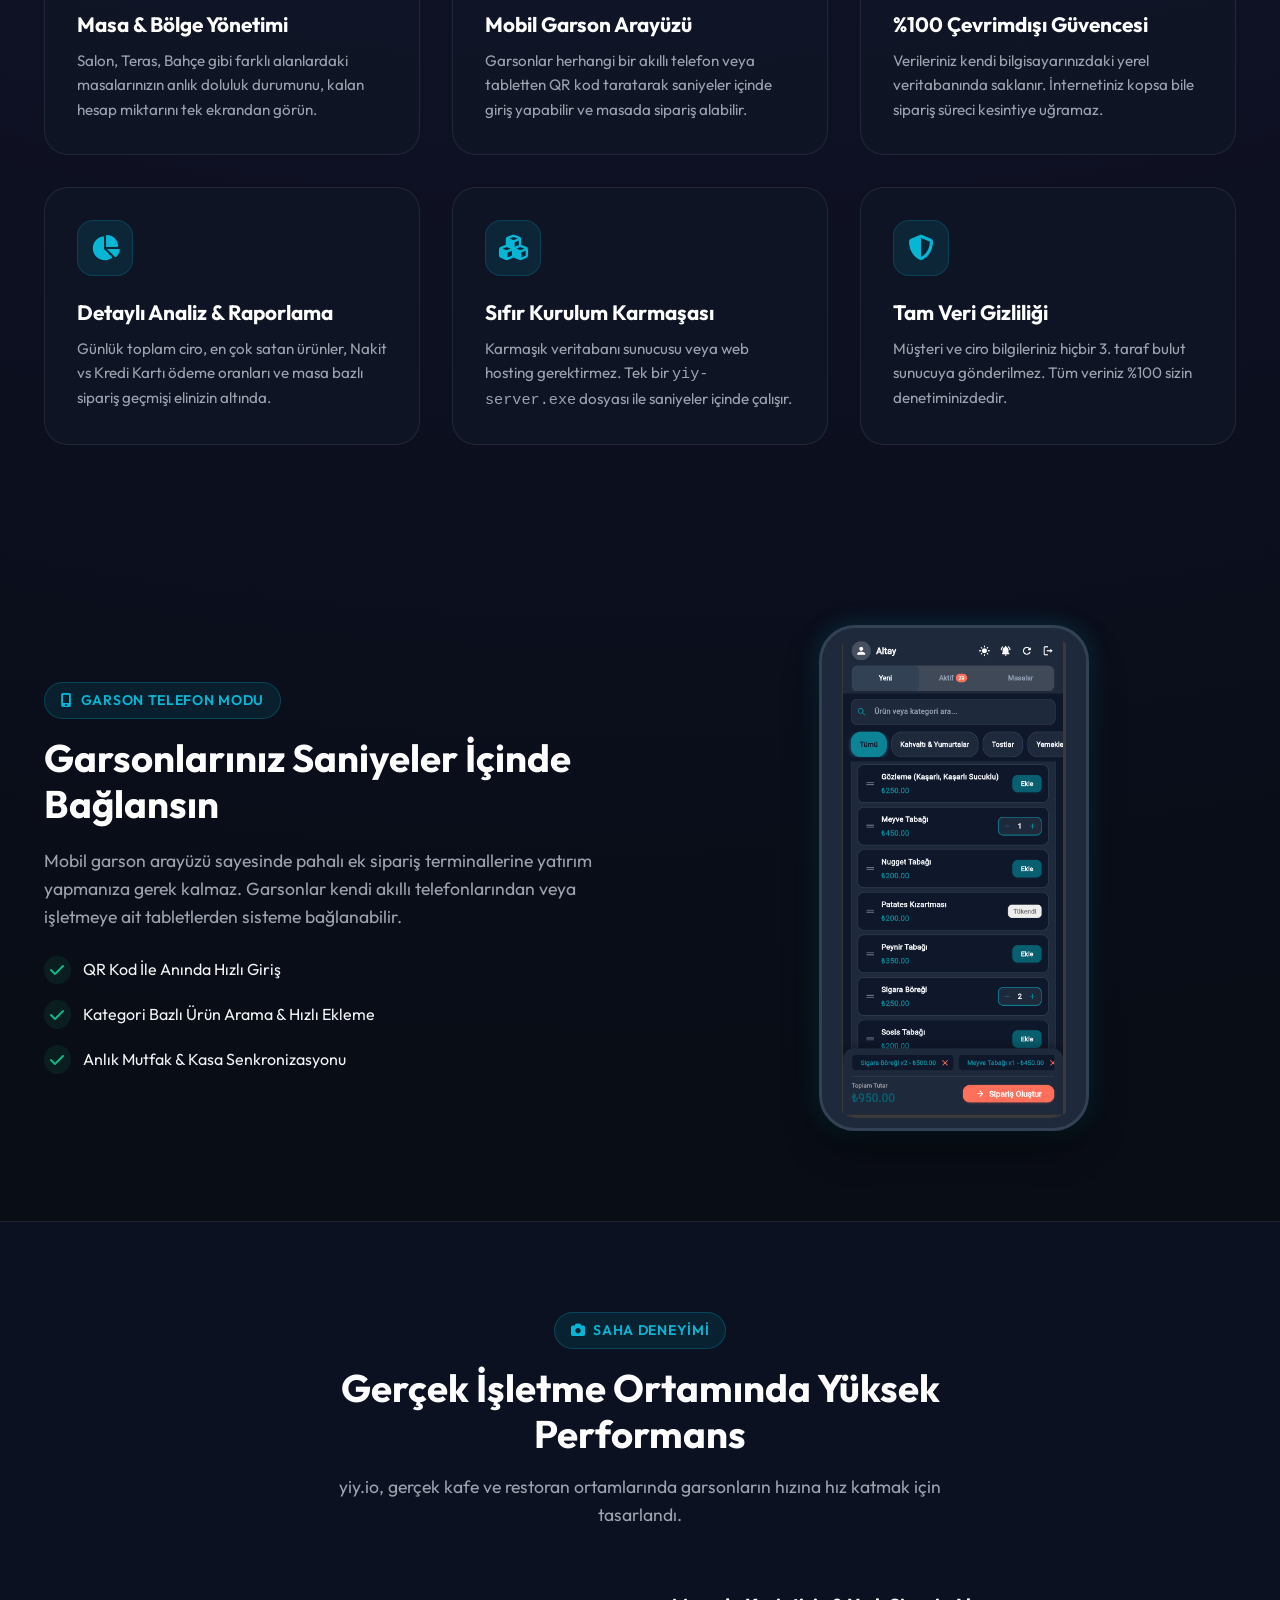
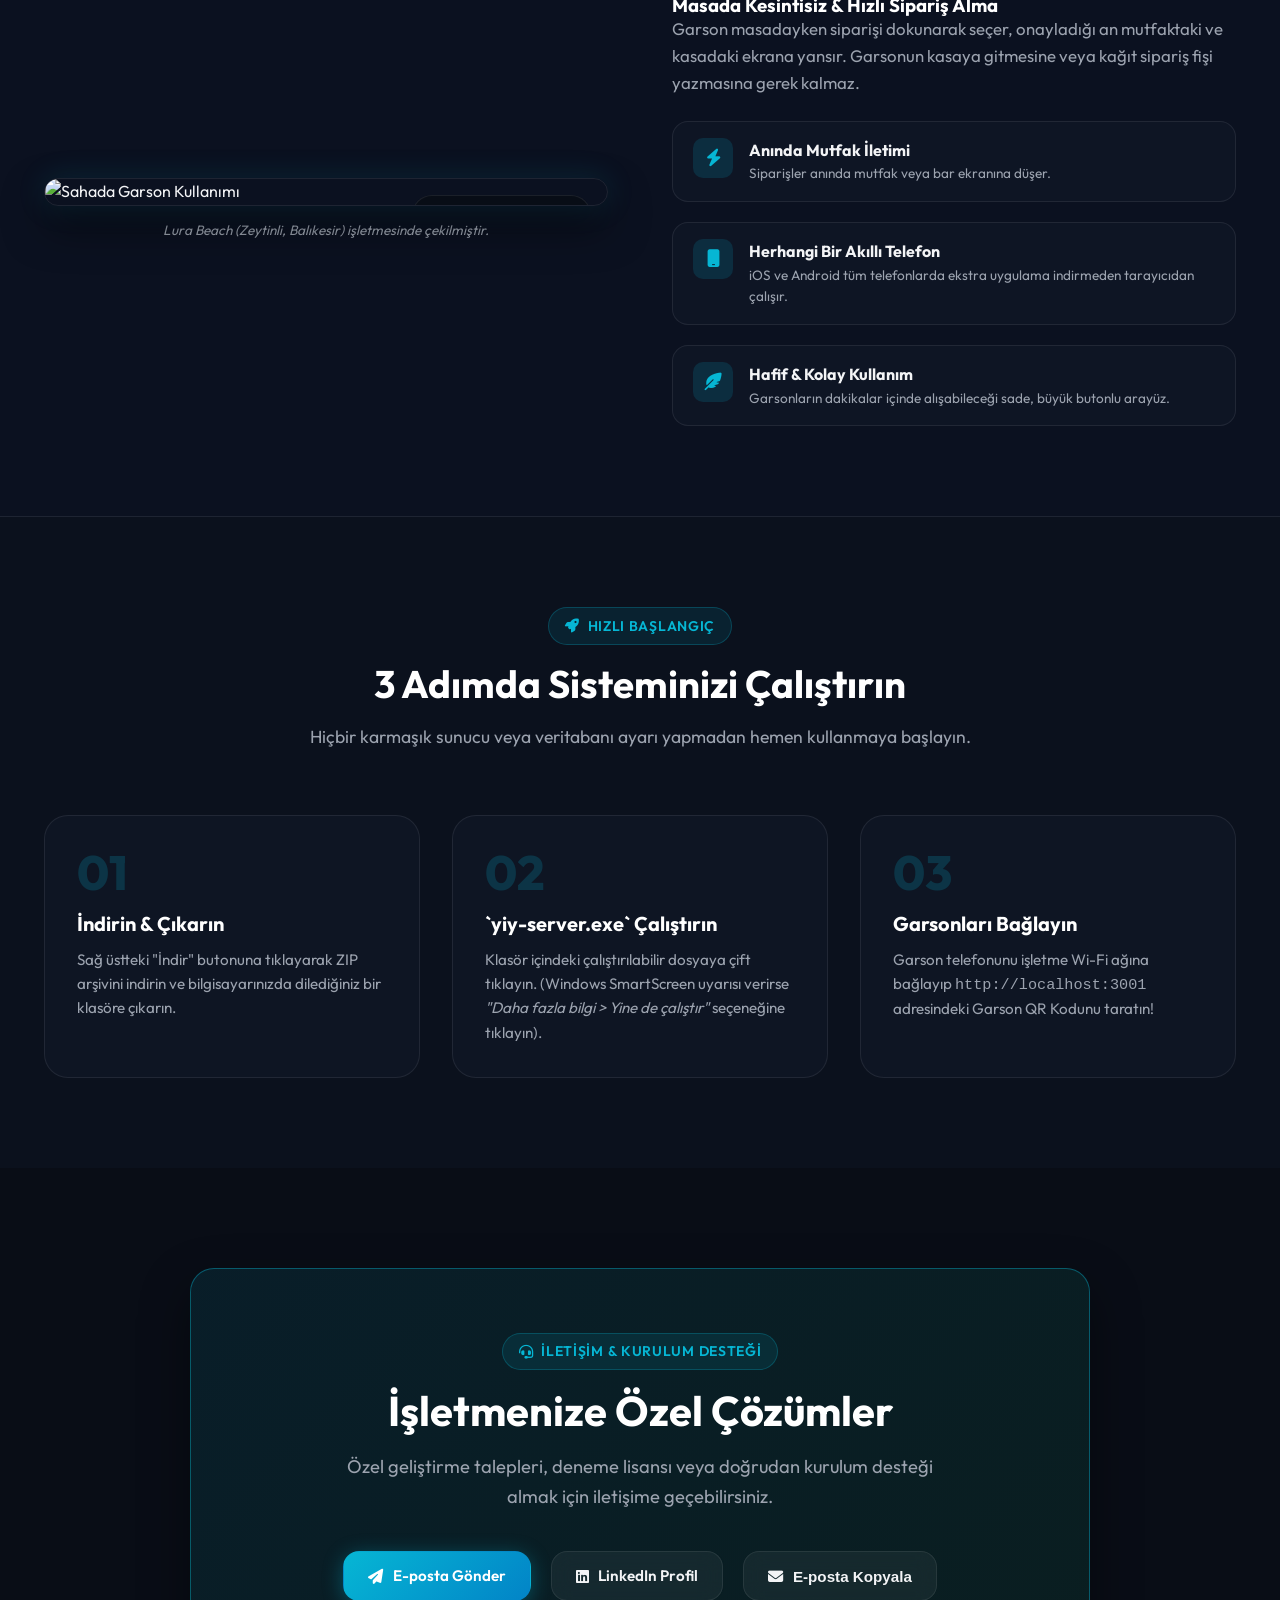
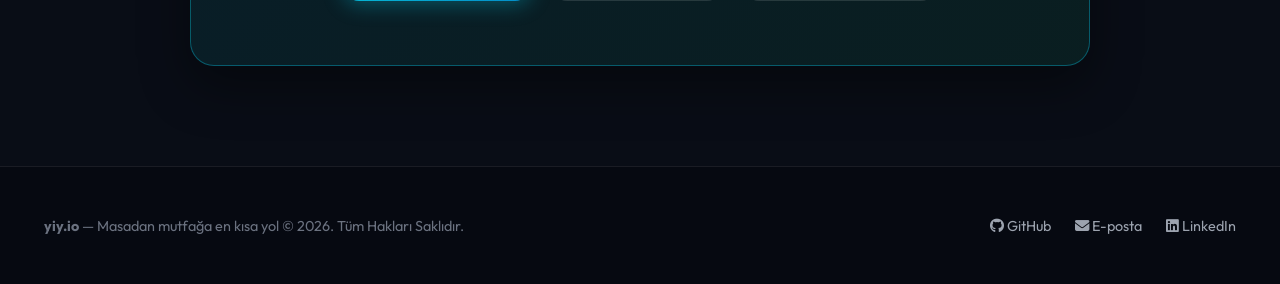
==== commit 0586e7fe: "fix: replace bionluk links with direct email contact" ====
--- a/index.html
+++ b/index.html
@@ -89,8 +89,8 @@
           <a href="https://github.com/AltayAtaman/yiy-io/archive/refs/heads/main.zip" class="btn btn-primary" id="hero-download-btn">
             <i class="fa-solid fa-cloud-arrow-down" aria-hidden="true"></i> Hemen Ücretsiz İndir
           </a>
-          <a href="https://bionluk.com/i_altay/isletmenize-ozel-yonetim-paneli-gelistiririm-872901" target="_blank" rel="noopener" class="btn btn-bionluk" id="hero-bionluk-btn">
-            <i class="fa-solid fa-store" aria-hidden="true"></i> Lisans & Özel Destek (Bionluk)
+          <a href="mailto:i.altay.ataman@gmail.com?subject=yiy.io%20Lisans%20ve%20Destek%20Talebi" class="btn btn-secondary" id="hero-contact-btn">
+            <i class="fa-solid fa-envelope" aria-hidden="true"></i> Lisans & İletişim (E-posta)
           </a>
         </div>
 
@@ -385,8 +385,8 @@
         <p>Özel geliştirme talepleri, deneme lisansı veya doğrudan kurulum desteği almak için iletişime geçebilirsiniz.</p>
 
         <div class="contact-links-grid">
-          <a href="https://bionluk.com/i_altay/isletmenize-ozel-yonetim-paneli-gelistiririm-872901" target="_blank" rel="noopener" class="btn btn-bionluk">
-            <i class="fa-solid fa-shop" aria-hidden="true"></i> Bionluk İlanı
+          <a href="mailto:i.altay.ataman@gmail.com?subject=yiy.io%20%C4%B0leti%C5%9Fim%20ve%20Destek" class="btn btn-primary">
+            <i class="fa-solid fa-paper-plane" aria-hidden="true"></i> E-posta Gönder
           </a>
           <a href="https://www.linkedin.com/in/ismailaltayataman" target="_blank" rel="noopener" class="btn btn-secondary">
             <i class="fa-brands fa-linkedin" aria-hidden="true"></i> LinkedIn Profil
@@ -408,7 +408,7 @@
 
       <div class="social-links">
         <a href="https://github.com/AltayAtaman/yiy-io" target="_blank" rel="noopener"><i class="fa-brands fa-github" aria-hidden="true"></i> GitHub</a>
-        <a href="https://bionluk.com/i_altay" target="_blank" rel="noopener"><i class="fa-solid fa-store" aria-hidden="true"></i> Bionluk</a>
+        <a href="mailto:i.altay.ataman@gmail.com"><i class="fa-solid fa-envelope" aria-hidden="true"></i> E-posta</a>
         <a href="https://www.linkedin.com/in/ismailaltayataman" target="_blank" rel="noopener"><i class="fa-brands fa-linkedin" aria-hidden="true"></i> LinkedIn</a>
       </div>
     </div>
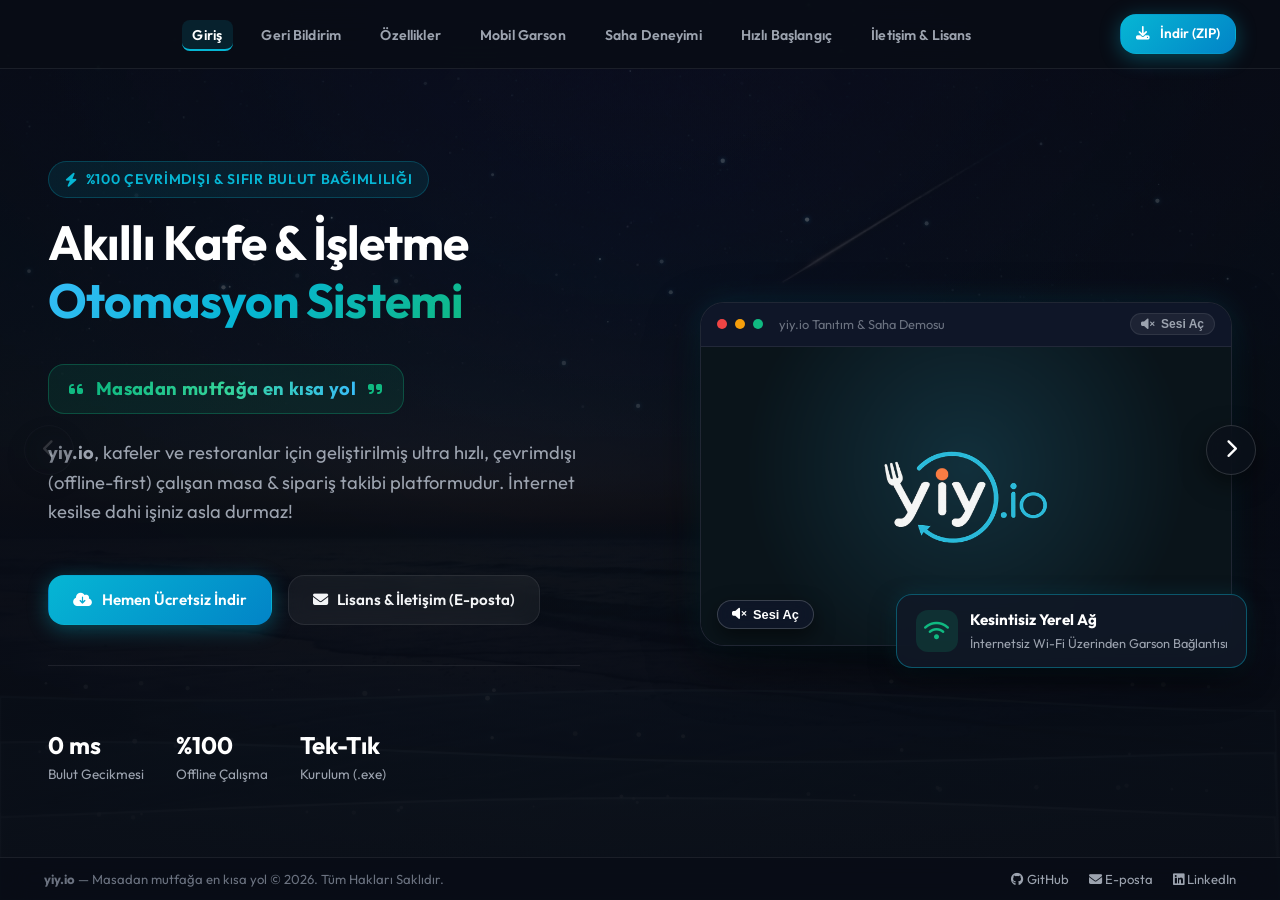
==== commit 99b20461: "feat: convert landing page to interactive horizontal presentation with twilight beach theme and prom" ====
--- a/index.html
+++ b/index.html
@@ -36,6 +36,13 @@
 </head>
 <body>
 
+  <!-- Living Twilight Beach Global Background (Spans Entire Page) -->
+  <div class="twilight-beach-bg" id="twilightBeachBg" aria-hidden="true">
+    <img src="assets/images/twilight_beach.jpg" alt="" class="twilight-beach-img">
+    <canvas id="beachEffectsCanvas"></canvas>
+    <div class="twilight-beach-overlay"></div>
+  </div>
+
   <!-- Navbar Header -->
   <header class="navbar">
     <div class="container nav-container">
@@ -50,11 +57,13 @@
 
       <nav aria-label="Ana Navigasyon">
         <ul class="nav-links" id="navLinks">
-          <li><a href="#ozellikler">Özellikler</a></li>
-          <li><a href="#mobil">Mobil Garson</a></li>
-          <li><a href="#saha">Saha Deneyimi</a></li>
-          <li><a href="#kurulum">Hızlı Başlangıç</a></li>
-          <li><a href="#iletisim">İletişim & Lisans</a></li>
+          <li><a href="#hero" class="nav-link-item active" data-slide="0">Giriş</a></li>
+          <li><a href="#referanslar" class="nav-link-item" data-slide="1">Geri Bildirim</a></li>
+          <li><a href="#ozellikler" class="nav-link-item" data-slide="2">Özellikler</a></li>
+          <li><a href="#mobil" class="nav-link-item" data-slide="3">Mobil Garson</a></li>
+          <li><a href="#saha" class="nav-link-item" data-slide="4">Saha Deneyimi</a></li>
+          <li><a href="#kurulum" class="nav-link-item" data-slide="5">Hızlı Başlangıç</a></li>
+          <li><a href="#iletisim" class="nav-link-item" data-slide="6">İletişim & Lisans</a></li>
         </ul>
       </nav>
 
@@ -66,341 +75,375 @@
     </div>
   </header>
 
-  <!-- Hero Section -->
-  <section class="hero">
-    <div class="container hero-grid">
-      <div class="hero-content">
-        <div class="section-tag">
-          <i class="fa-solid fa-bolt" aria-hidden="true"></i> %100 Çevrimdışı & Sıfır Bulut Bağımlılığı
-        </div>
-        <h1>Akıllı Kafe & İşletme <span class="gradient-text">Otomasyon Sistemi</span></h1>
-        
-        <div class="motto-box">
-          <i class="fa-solid fa-quote-left motto-icon" aria-hidden="true"></i>
-          <span class="motto-text">Masadan mutfağa en kısa yol</span>
-          <i class="fa-solid fa-quote-right motto-icon" aria-hidden="true"></i>
-        </div>
-
-        <p class="hero-subtitle">
-          <strong>yiy.io</strong>, kafeler ve restoranlar için geliştirilmiş ultra hızlı, çevrimdışı (offline-first) çalışan masa & sipariş takibi platformudur. İnternet kesilse dahi işiniz asla durmaz!
-        </p>
-
-        <div class="hero-ctas">
-          <a href="https://github.com/AltayAtaman/yiy-io/archive/refs/heads/main.zip" class="btn btn-primary" id="hero-download-btn">
-            <i class="fa-solid fa-cloud-arrow-down" aria-hidden="true"></i> Hemen Ücretsiz İndir
-          </a>
-          <a href="mailto:i.altay.ataman@gmail.com?subject=yiy.io%20Lisans%20ve%20Destek%20Talebi" class="btn btn-secondary" id="hero-contact-btn">
-            <i class="fa-solid fa-envelope" aria-hidden="true"></i> Lisans & İletişim (E-posta)
-          </a>
-        </div>
-
-        <div class="hero-stats">
-          <div class="stat-item">
-            <span class="stat-number">0 ms</span>
-            <span class="stat-label">Bulut Gecikmesi</span>
-          </div>
-          <div class="stat-item">
-            <span class="stat-number">%100</span>
-            <span class="stat-label">Offline Çalışma</span>
-          </div>
-          <div class="stat-item">
-            <span class="stat-number">Tek-Tık</span>
-            <span class="stat-label">Kurulum (.exe)</span>
-          </div>
-        </div>
-      </div>
-
-      <div class="hero-visual">
-        <div class="mockup-container">
-          <div class="mockup-header">
-            <div style="display: flex; align-items: center; gap: 0.5rem;">
-              <div class="dot dot-red"></div>
-              <div class="dot dot-yellow"></div>
-              <div class="dot dot-green"></div>
-              <span style="font-size: 0.8rem; color: var(--text-dim); margin-left: 0.5rem;">yiy.io Yönetici Paneli — localhost:3001</span>
-            </div>
-          </div>
-
-          <div class="mockup-body">
-            <img src="assets/images/admin_panel_screen.png" alt="yiy.io Yönetici Ekran Görünümü" class="mockup-img">
-          </div>
-        </div>
-
-        <div class="floating-badge">
-          <div class="badge-icon">
-            <i class="fa-solid fa-wifi" aria-hidden="true"></i>
-          </div>
+  <!-- Horizontal Presentation Slides Viewport -->
+  <main class="slides-viewport" id="slidesViewport">
+    <div class="slides-track" id="slidesTrack">
+
+      <!-- Slide 0: Hero / Giriş -->
+      <section class="slide-section hero-slide active" id="hero" data-index="0">
+        <div class="container hero-grid">
+          <div class="hero-content">
+            <div class="section-tag">
+              <i class="fa-solid fa-bolt" aria-hidden="true"></i> %100 Çevrimdışı & Sıfır Bulut Bağımlılığı
+            </div>
+            <h1>Akıllı Kafe & İşletme <span class="gradient-text">Otomasyon Sistemi</span></h1>
+            
+            <div class="motto-box">
+              <i class="fa-solid fa-quote-left motto-icon" aria-hidden="true"></i>
+              <span class="motto-text">Masadan mutfağa en kısa yol</span>
+              <i class="fa-solid fa-quote-right motto-icon" aria-hidden="true"></i>
+            </div>
+
+            <p class="hero-subtitle">
+              <strong>yiy.io</strong>, kafeler ve restoranlar için geliştirilmiş ultra hızlı, çevrimdışı (offline-first) çalışan masa & sipariş takibi platformudur. İnternet kesilse dahi işiniz asla durmaz!
+            </p>
+
+            <div class="hero-ctas">
+              <a href="https://github.com/AltayAtaman/yiy-io/archive/refs/heads/main.zip" class="btn btn-primary" id="hero-download-btn">
+                <i class="fa-solid fa-cloud-arrow-down" aria-hidden="true"></i> Hemen Ücretsiz İndir
+              </a>
+              <a href="mailto:i.altay.ataman@gmail.com?subject=yiy.io%20Lisans%20ve%20Destek%20Talebi" class="btn btn-secondary" id="hero-contact-btn">
+                <i class="fa-solid fa-envelope" aria-hidden="true"></i> Lisans & İletişim (E-posta)
+              </a>
+            </div>
+
+            <div class="hero-stats">
+              <div class="stat-item">
+                <span class="stat-number">0 ms</span>
+                <span class="stat-label">Bulut Gecikmesi</span>
+              </div>
+              <div class="stat-item">
+                <span class="stat-number">%100</span>
+                <span class="stat-label">Offline Çalışma</span>
+              </div>
+              <div class="stat-item">
+                <span class="stat-number">Tek-Tık</span>
+                <span class="stat-label">Kurulum (.exe)</span>
+              </div>
+            </div>
+          </div>
+
+          <div class="hero-visual">
+            <div class="mockup-container">
+              <div class="mockup-header">
+                <div style="display: flex; align-items: center; justify-content: space-between; width: 100%;">
+                  <div style="display: flex; align-items: center; gap: 0.5rem;">
+                    <div class="dot dot-red"></div>
+                    <div class="dot dot-yellow"></div>
+                    <div class="dot dot-green"></div>
+                    <span style="font-size: 0.8rem; color: var(--text-dim); margin-left: 0.5rem;">yiy.io Tanıtım & Saha Demosu</span>
+                  </div>
+                  <button id="heroSoundToggleBtn" class="hero-sound-toggle-btn" type="button" aria-label="Sesi Aç veya Kapat">
+                    <i class="fa-solid fa-volume-xmark" id="heroSoundIcon" aria-hidden="true"></i>
+                    <span id="heroSoundLabel">Sesi Aç</span>
+                  </button>
+                </div>
+              </div>
+
+              <div class="mockup-body mockup-video-body">
+                <video 
+                  id="heroPromoVideo" 
+                  autoplay
+                  muted 
+                  loop
+                  playsinline
+                  preload="auto"
+                  poster="assets/video/still.png"
+                  class="mockup-video">
+                  <source src="assets/video/yiy-io-promo.mp4" type="video/mp4">
+                  Tarayıcınız video oynatmayı desteklemiyor.
+                </video>
+
+                <!-- Video Overlay Sound Pill -->
+                <button id="videoOverlaySoundBtn" class="video-overlay-sound-btn" type="button" aria-label="Sesi Aç veya Kapat">
+                  <i class="fa-solid fa-volume-xmark" id="overlaySoundIcon" aria-hidden="true"></i>
+                  <span id="overlaySoundText">Sesi Aç</span>
+                </button>
+              </div>
+            </div>
+
+            <div class="floating-badge">
+              <div class="badge-icon">
+                <i class="fa-solid fa-wifi" aria-hidden="true"></i>
+              </div>
+              <div>
+                <div style="font-weight: 700; color: #fff; font-size: 0.95rem;">Kesintisiz Yerel Ağ</div>
+                <div style="font-size: 0.8rem; color: var(--text-muted);">İnternetsiz Wi-Fi Üzerinden Garson Bağlantısı</div>
+              </div>
+            </div>
+          </div>
+        </div>
+      </section>
+
+      <!-- Slide 1: Sahadan Geri Bildirimler -->
+      <section class="slide-section reference-slide" id="referanslar" data-index="1">
+        <div class="container">
+          <div class="section-header">
+            <div class="section-tag"><i class="fa-solid fa-comments" aria-hidden="true"></i> Sahadan Geri Bildirimler</div>
+            <h2>Aktif İşletme Yorumları</h2>
+            <p>Sahada aktif olarak kullanılan yiy.io hakkında işletme ve garson yorumları.</p>
+          </div>
+
+          <div class="reference-cards-grid">
+            <!-- Card 1: Placeholder CTA -->
+            <div class="hero-reference-card card-placeholder">
+              <div class="reference-badge badge-placeholder">
+                <i class="fa-solid fa-plus-circle" aria-hidden="true"></i> Sıra Sizde
+              </div>
+              <blockquote class="reference-quote">
+                "Bir sonraki referans işletmemiz siz olabilirsiniz!"
+              </blockquote>
+              <div class="reference-meta">
+                <div class="reference-placeholder-icon">
+                  <i class="fa-solid fa-store" aria-hidden="true"></i>
+                </div>
+                <div class="reference-info">
+                  <div class="reference-name">Sizin İşletmeniz</div>
+                  <a href="#iletisim" class="reference-cta-link">Bize Ulaşın <i class="fa-solid fa-arrow-right" aria-hidden="true"></i></a>
+                </div>
+              </div>
+            </div>
+
+            <!-- Card 2: Featured Active Testimonial (Lura Beach) -->
+            <div class="hero-reference-card card-featured">
+              <div class="reference-badge">
+                <i class="fa-solid fa-circle-check" aria-hidden="true"></i> Canlı Saha Kullanımı
+              </div>
+              <blockquote class="reference-quote">
+                "Plaj ve masa siparişlerimizi garsonlarımız saniyeler içinde mutfağa aktarıyor. Yoğun sezonda internet kopsa bile kesintisiz çalıştık."
+              </blockquote>
+              <div class="reference-meta">
+                <img src="assets/images/lura_beach.jpg" alt="Lura Beach Logo" class="reference-logo-img" onerror="this.style.display='none'">
+                <div class="reference-info">
+                  <div class="reference-name">Mücahit Işık</div>
+                  <div class="reference-company">Lura Beach</div>
+                  <div class="reference-location"><i class="fa-solid fa-location-dot" aria-hidden="true"></i> Zeytinli, Altınkum Plajı (BALIKESİR / EDREMİT)</div>
+                </div>
+              </div>
+            </div>
+
+            <!-- Card 3: Placeholder CTA -->
+            <div class="hero-reference-card card-placeholder">
+              <div class="reference-badge badge-placeholder">
+                <i class="fa-solid fa-plus-circle" aria-hidden="true"></i> Sıra Sizde
+              </div>
+              <blockquote class="reference-quote">
+                "Bir sonraki referans işletmemiz siz olabilirsiniz!"
+              </blockquote>
+              <div class="reference-meta">
+                <div class="reference-placeholder-icon">
+                  <i class="fa-solid fa-store" aria-hidden="true"></i>
+                </div>
+                <div class="reference-info">
+                  <div class="reference-name">Sizin İşletmeniz</div>
+                  <a href="#iletisim" class="reference-cta-link">Bize Ulaşın <i class="fa-solid fa-arrow-right" aria-hidden="true"></i></a>
+                </div>
+              </div>
+            </div>
+          </div>
+        </div>
+      </section>
+
+      <!-- Slide 2: Neden yiy.io? / Özellikler -->
+      <section class="slide-section features-slide" id="ozellikler" data-index="2">
+        <div class="container">
+          <div class="section-header">
+            <div class="section-tag"><i class="fa-solid fa-star" aria-hidden="true"></i> Neden yiy.io?</div>
+            <h2>İşletmenizi Hızlandıracak Üstün Özellikler</h2>
+            <p>Gereksiz aylık abonelik ücretleri ödemeden, işletmenize tam hakimiyet sağlayın.</p>
+          </div>
+
+          <div class="features-grid">
+            <div class="feature-card">
+              <div class="feature-icon"><i class="fa-solid fa-chair" aria-hidden="true"></i></div>
+              <h3>Masa & Bölge Yönetimi</h3>
+              <p>Salon, Teras, Bahçe gibi farklı alanlardaki masalarınızın anlık doluluk durumunu, kalan hesap miktarını tek ekrandan görün.</p>
+            </div>
+
+            <div class="feature-card">
+              <div class="feature-icon"><i class="fa-solid fa-mobile-screen-button" aria-hidden="true"></i></div>
+              <h3>Mobil Garson Arayüzü</h3>
+              <p>Garsonlar herhangi bir akıllı telefon veya tabletten QR kod taratarak saniyeler içinde giriş yapabilir ve masada sipariş alabilir.</p>
+            </div>
+
+            <div class="feature-card">
+              <div class="feature-icon"><i class="fa-solid fa-network-wired" aria-hidden="true"></i></div>
+              <h3>%100 Çevrimdışı Güvencesi</h3>
+              <p>Verileriniz kendi bilgisayarınızdaki yerel veritabanında saklanır. İnternetiniz kopsa bile sipariş süreci kesintiye uğramaz.</p>
+            </div>
+
+            <div class="feature-card">
+              <div class="feature-icon"><i class="fa-solid fa-chart-pie" aria-hidden="true"></i></div>
+              <h3>Detaylı Analiz & Raporlama</h3>
+              <p>Günlük toplam ciro, en çok satan ürünler, Nakit vs Kredi Kartı ödeme oranları ve masa bazlı sipariş geçmişi elinizin altında.</p>
+            </div>
+
+            <div class="feature-card">
+              <div class="feature-icon"><i class="fa-solid fa-cubes" aria-hidden="true"></i></div>
+              <h3>Sıfır Kurulum Karmaşası</h3>
+              <p>Karmaşık veritabanı sunucusu veya web hosting gerektirmez. Tek bir <code>yiy-server.exe</code> dosyası ile saniyeler içinde çalışır.</p>
+            </div>
+
+            <div class="feature-card">
+              <div class="feature-icon"><i class="fa-solid fa-shield-halved" aria-hidden="true"></i></div>
+              <h3>Tam Veri Gizliliği</h3>
+              <p>Müşteri ve ciro bilgileriniz hiçbir 3. taraf bulut sunucuya gönderilmez. Tüm veriniz %100 sizin denetiminizdedir.</p>
+            </div>
+          </div>
+        </div>
+      </section>
+
+      <!-- Slide 3: Garson Telefon Modu -->
+      <section class="slide-section mobile-slide" id="mobil" data-index="3">
+        <div class="container mobile-grid">
           <div>
-            <div style="font-weight: 700; color: #fff; font-size: 0.95rem;">Kesintisiz Yerel Ağ</div>
-            <div style="font-size: 0.8rem; color: var(--text-muted);">İnternetsiz Wi-Fi Üzerinden Garson Bağlantısı</div>
-          </div>
-        </div>
-      </div>
+            <div class="section-tag"><i class="fa-solid fa-mobile-screen" aria-hidden="true"></i> Garson Telefon Modu</div>
+            <h2 style="font-size: 2.4rem; margin-bottom: 1.25rem;">Garsonlarınız Saniyeler İçinde Bağlansın</h2>
+            <p style="color: var(--text-muted); font-size: 1.1rem; margin-bottom: 1.5rem;">
+              Mobil garson arayüzü sayesinde pahalı ek sipariş terminallerine yatırım yapmanıza gerek kalmaz. Garsonlar kendi akıllı telefonlarından veya işletmeye ait tabletlerden sisteme bağlanabilir.
+            </p>
+
+            <ul style="list-style: none; display: flex; flex-direction: column; gap: 1rem; color: var(--text-main);">
+              <li style="display: flex; align-items: center; gap: 0.75rem;">
+                <i class="fa-solid fa-check" style="color: var(--secondary); background: rgba(16,185,129,0.1); padding: 0.4rem; border-radius: 50%;" aria-hidden="true"></i>
+                <span>QR Kod İle Anında Hızlı Giriş</span>
+              </li>
+              <li style="display: flex; align-items: center; gap: 0.75rem;">
+                <i class="fa-solid fa-check" style="color: var(--secondary); background: rgba(16,185,129,0.1); padding: 0.4rem; border-radius: 50%;" aria-hidden="true"></i>
+                <span>Kategori Bazlı Ürün Arama & Hızlı Ekleme</span>
+              </li>
+              <li style="display: flex; align-items: center; gap: 0.75rem;">
+                <i class="fa-solid fa-check" style="color: var(--secondary); background: rgba(16,185,129,0.1); padding: 0.4rem; border-radius: 50%;" aria-hidden="true"></i>
+                <span>Anlık Mutfak & Kasa Senkronizasyonu</span>
+              </li>
+            </ul>
+          </div>
+
+          <div style="text-align: center;">
+            <div class="phone-mockup-wrapper">
+              <img src="assets/images/mobile_app_screen.png" alt="Mobil Garson Uygulaması Görünümü">
+            </div>
+          </div>
+        </div>
+      </section>
+
+      <!-- Slide 4: Saha Deneyimi -->
+      <section class="slide-section field-slide" id="saha" data-index="4">
+        <div class="container">
+          <div class="section-header">
+            <div class="section-tag"><i class="fa-solid fa-camera" aria-hidden="true"></i> Saha Deneyimi</div>
+            <h2>Gerçek İşletme Ortamında Yüksek Performans</h2>
+            <p>yiy.io, gerçek kafe ve restoran ortamlarında garsonların hızına hız katmak için tasarlandı.</p>
+          </div>
+
+          <div class="field-grid">
+            <div>
+              <div class="field-image-container">
+                <img src="assets/images/waiter_using_app.png" alt="Sahada Garson Kullanımı" class="field-img">
+                <div class="field-badge">
+                  <i class="fa-solid fa-badge-check" style="color: var(--secondary);" aria-hidden="true"></i> Canlı Sahada Kullanım
+                </div>
+              </div>
+              <div class="field-image-caption">
+                Lura Beach (Zeytinli, Balıkesir) işletmesinde çekilmiştir.
+              </div>
+            </div>
+
+            <div class="field-content">
+              <h3>Masada Kesintisiz & Hızlı Sipariş Alma</h3>
+              <p style="color: var(--text-muted); font-size: 1.05rem; margin-bottom: 1.5rem;">
+                Garson masadayken siparişi dokunarak seçer, onayladığı an mutfaktaki ve kasadaki ekrana yansır. Garsonun kasaya gitmesine veya kağıt sipariş fişi yazmasına gerek kalmaz.
+              </p>
+
+              <div class="field-feature-list">
+                <div class="field-feature-item">
+                  <div class="field-icon"><i class="fa-solid fa-bolt" aria-hidden="true"></i></div>
+                  <div>
+                    <strong>Anında Mutfak İletimi</strong>
+                    <div style="font-size: 0.85rem; color: var(--text-muted);">Siparişler anında mutfak veya bar ekranına düşer.</div>
+                  </div>
+                </div>
+
+                <div class="field-feature-item">
+                  <div class="field-icon"><i class="fa-solid fa-mobile" aria-hidden="true"></i></div>
+                  <div>
+                    <strong>Herhangi Bir Akıllı Telefon</strong>
+                    <div style="font-size: 0.85rem; color: var(--text-muted);">iOS ve Android tüm telefonlarda ekstra uygulama indirmeden tarayıcıdan çalışır.</div>
+                  </div>
+                </div>
+
+                <div class="field-feature-item">
+                  <div class="field-icon"><i class="fa-solid fa-feather-pointed" aria-hidden="true"></i></div>
+                  <div>
+                    <strong>Hafif & Kolay Kullanım</strong>
+                    <div style="font-size: 0.85rem; color: var(--text-muted);">Garsonların dakikalar içinde alışabileceği sade, büyük butonlu arayüz.</div>
+                  </div>
+                </div>
+              </div>
+            </div>
+          </div>
+        </div>
+      </section>
+
+      <!-- Slide 5: Hızlı Başlangıç -->
+      <section class="slide-section setup-slide" id="kurulum" data-index="5">
+        <div class="container">
+          <div class="section-header">
+            <div class="section-tag"><i class="fa-solid fa-rocket" aria-hidden="true"></i> Hızlı Başlangıç</div>
+            <h2>3 Adımda Sisteminizi Çalıştırın</h2>
+            <p>Hiçbir karmaşık sunucu veya veritabanı ayarı yapmadan hemen kullanmaya başlayın.</p>
+          </div>
+
+          <div class="steps-grid">
+            <div class="step-card">
+              <div class="step-num">01</div>
+              <h3>İndirin & Çıkarın</h3>
+              <p>Sağ üstteki "İndir" butonuna tıklayarak ZIP arşivini indirin ve bilgisayarınızda dilediğiniz bir klasöre çıkarın.</p>
+            </div>
+
+            <div class="step-card">
+              <div class="step-num">02</div>
+              <h3>`yiy-server.exe` Çalıştırın</h3>
+              <p>Klasör içindeki çalıştırılabilir dosyaya çift tıklayın. (Windows SmartScreen uyarısı verirse <em>"Daha fazla bilgi > Yine de çalıştır"</em> seçeneğine tıklayın).</p>
+            </div>
+
+            <div class="step-card">
+              <div class="step-num">03</div>
+              <h3>Garsonları Bağlayın</h3>
+              <p>Garson telefonunu işletme Wi-Fi ağına bağlayıp <code>http://localhost:3001</code> adresindeki Garson QR Kodunu taratın!</p>
+            </div>
+          </div>
+        </div>
+      </section>
+
+      <!-- Slide 6: İletişim & Kurulum Desteği + Footer -->
+      <section class="slide-section contact-slide" id="iletisim" data-index="6">
+        <div class="container contact-slide-content">
+          <div class="cta-box">
+            <div class="section-tag"><i class="fa-solid fa-headset" aria-hidden="true"></i> İletişim & Kurulum Desteği</div>
+            <h2>İşletmenize Özel Çözümler</h2>
+            <p>Özel geliştirme talepleri, deneme lisansı veya doğrudan kurulum desteği almak için iletişime geçebilirsiniz.</p>
+
+            <div class="contact-links-grid">
+              <a href="mailto:i.altay.ataman@gmail.com?subject=yiy.io%20%C4%B0leti%C5%9Fim%20ve%20Destek" class="btn btn-primary">
+                <i class="fa-solid fa-paper-plane" aria-hidden="true"></i> E-posta Gönder
+              </a>
+              <a href="https://www.linkedin.com/in/ismailaltayataman" target="_blank" rel="noopener" class="btn btn-secondary">
+                <i class="fa-brands fa-linkedin" aria-hidden="true"></i> LinkedIn Profil
+              </a>
+              <button onclick="copyEmail('i.altay.ataman@gmail.com')" class="btn btn-secondary">
+                <i class="fa-solid fa-envelope" aria-hidden="true"></i> E-posta Kopyala
+              </button>
+            </div>
+          </div>
+        </div>
+      </section>
+
     </div>
-
-    <!-- Page-Centered 3-Card Reference Showcase Grid -->
-    <div class="container">
-      <div class="reference-section-header">
-        <div class="section-tag"><i class="fa-solid fa-comments" aria-hidden="true"></i> Sahadan Geri Bildirimler</div>
-      </div>
-
-      <div class="reference-cards-grid">
-        <!-- Card 1: Placeholder CTA -->
-        <div class="hero-reference-card card-placeholder">
-          <div class="reference-badge badge-placeholder">
-            <i class="fa-solid fa-plus-circle" aria-hidden="true"></i> Sıra Sizde
-          </div>
-          <blockquote class="reference-quote">
-            "Bir sonraki referans işletmemiz siz olabilirsiniz!"
-          </blockquote>
-          <div class="reference-meta">
-            <div class="reference-placeholder-icon">
-              <i class="fa-solid fa-store" aria-hidden="true"></i>
-            </div>
-            <div class="reference-info">
-              <div class="reference-name">Sizin İşletmeniz</div>
-              <a href="#iletisim" class="reference-cta-link">Bize Ulaşın <i class="fa-solid fa-arrow-right" aria-hidden="true"></i></a>
-            </div>
-          </div>
-        </div>
-
-        <!-- Card 2: Featured Active Testimonial (Lura Beach) -->
-        <div class="hero-reference-card card-featured">
-          <div class="reference-badge">
-            <i class="fa-solid fa-circle-check" aria-hidden="true"></i> Canlı Saha Kullanımı
-          </div>
-          <blockquote class="reference-quote">
-            "Plaj ve masa siparişlerimizi garsonlarımız saniyeler içinde mutfağa aktarıyor. Yoğun sezonda internet kopsa bile kesintisiz çalıştık."
-          </blockquote>
-          <div class="reference-meta">
-            <img src="assets/images/lura_beach.jpg" alt="Lura Beach Logo" class="reference-logo-img" onerror="this.style.display='none'">
-            <div class="reference-info">
-              <div class="reference-name">Mücahit Işık</div>
-              <div class="reference-company">Lura Beach</div>
-              <div class="reference-location"><i class="fa-solid fa-location-dot" aria-hidden="true"></i> Zeytinli, Altınkum Plajı (BALIKESİR / EDREMİT)</div>
-            </div>
-          </div>
-        </div>
-
-        <!-- Card 3: Placeholder CTA -->
-        <div class="hero-reference-card card-placeholder">
-          <div class="reference-badge badge-placeholder">
-            <i class="fa-solid fa-plus-circle" aria-hidden="true"></i> Sıra Sizde
-          </div>
-          <blockquote class="reference-quote">
-            "Bir sonraki referans işletmemiz siz olabilirsiniz!"
-          </blockquote>
-          <div class="reference-meta">
-            <div class="reference-placeholder-icon">
-              <i class="fa-solid fa-store" aria-hidden="true"></i>
-            </div>
-            <div class="reference-info">
-              <div class="reference-name">Sizin İşletmeniz</div>
-              <a href="#iletisim" class="reference-cta-link">Bize Ulaşın <i class="fa-solid fa-arrow-right" aria-hidden="true"></i></a>
-            </div>
-          </div>
-        </div>
-      </div>
-    </div>
-  </section>
-
-  <!-- Features Grid Section -->
-  <section class="features-section" id="ozellikler">
-    <div class="container">
-      <div class="section-header">
-        <div class="section-tag"><i class="fa-solid fa-star" aria-hidden="true"></i> Neden yiy.io?</div>
-        <h2>İşletmenizi Hızlandıracak Üstün Özellikler</h2>
-        <p>Gereksiz aylık abonelik ücretleri ödemeden, işletmenize tam hakimiyet sağlayın.</p>
-      </div>
-
-      <div class="features-grid">
-        <div class="feature-card">
-          <div class="feature-icon"><i class="fa-solid fa-chair" aria-hidden="true"></i></div>
-          <h3>Masa & Bölge Yönetimi</h3>
-          <p>Salon, Teras, Bahçe gibi farklı alanlardaki masalarınızın anlık doluluk durumunu, kalan hesap miktarını tek ekrandan görün.</p>
-        </div>
-
-        <div class="feature-card">
-          <div class="feature-icon"><i class="fa-solid fa-mobile-screen-button" aria-hidden="true"></i></div>
-          <h3>Mobil Garson Arayüzü</h3>
-          <p>Garsonlar herhangi bir akıllı telefon veya tabletten QR kod taratarak saniyeler içinde giriş yapabilir ve masada sipariş alabilir.</p>
-        </div>
-
-        <div class="feature-card">
-          <div class="feature-icon"><i class="fa-solid fa-network-wired" aria-hidden="true"></i></div>
-          <h3>%100 Çevrimdışı Güvencesi</h3>
-          <p>Verileriniz kendi bilgisayarınızdaki yerel veritabanında saklanır. İnternetiniz kopsa bile sipariş süreci kesintiye uğramaz.</p>
-        </div>
-
-        <div class="feature-card">
-          <div class="feature-icon"><i class="fa-solid fa-chart-pie" aria-hidden="true"></i></div>
-          <h3>Detaylı Analiz & Raporlama</h3>
-          <p>Günlük toplam ciro, en çok satan ürünler, Nakit vs Kredi Kartı ödeme oranları ve masa bazlı sipariş geçmişi elinizin altında.</p>
-        </div>
-
-        <div class="feature-card">
-          <div class="feature-icon"><i class="fa-solid fa-cubes" aria-hidden="true"></i></div>
-          <h3>Sıfır Kurulum Karmaşası</h3>
-          <p>Karmaşık veritabanı sunucusu veya web hosting gerektirmez. Tek bir <code>yiy-server.exe</code> dosyası ile saniyeler içinde çalışır.</p>
-        </div>
-
-        <div class="feature-card">
-          <div class="feature-icon"><i class="fa-solid fa-shield-halved" aria-hidden="true"></i></div>
-          <h3>Tam Veri Gizliliği</h3>
-          <p>Müşteri ve ciro bilgileriniz hiçbir 3. taraf bulut sunucuya gönderilmez. Tüm veriniz %100 sizin denetiminizdedir.</p>
-        </div>
-      </div>
-    </div>
-  </section>
-
-  <!-- Mobile Waiter Showcase -->
-  <section class="mobile-showcase" id="mobil">
-    <div class="container mobile-grid">
-      <div>
-        <div class="section-tag"><i class="fa-solid fa-mobile-screen" aria-hidden="true"></i> Garson Telefon Modu</div>
-        <h2 style="font-size: 2.4rem; margin-bottom: 1.25rem;">Garsonlarınız Saniyeler İçinde Bağlansın</h2>
-        <p style="color: var(--text-muted); font-size: 1.1rem; margin-bottom: 1.5rem;">
-          Mobil garson arayüzü sayesinde pahalı ek sipariş terminallerine yatırım yapmanıza gerek kalmaz. Garsonlar kendi akıllı telefonlarından veya işletmeye ait tabletlerden sisteme bağlanabilir.
-        </p>
-
-        <ul style="list-style: none; display: flex; flex-direction: column; gap: 1rem; color: var(--text-main);">
-          <li style="display: flex; align-items: center; gap: 0.75rem;">
-            <i class="fa-solid fa-check" style="color: var(--secondary); background: rgba(16,185,129,0.1); padding: 0.4rem; border-radius: 50%;" aria-hidden="true"></i>
-            <span>QR Kod İle Anında Hızlı Giriş</span>
-          </li>
-          <li style="display: flex; align-items: center; gap: 0.75rem;">
-            <i class="fa-solid fa-check" style="color: var(--secondary); background: rgba(16,185,129,0.1); padding: 0.4rem; border-radius: 50%;" aria-hidden="true"></i>
-            <span>Kategori Bazlı Ürün Arama & Hızlı Ekleme</span>
-          </li>
-          <li style="display: flex; align-items: center; gap: 0.75rem;">
-            <i class="fa-solid fa-check" style="color: var(--secondary); background: rgba(16,185,129,0.1); padding: 0.4rem; border-radius: 50%;" aria-hidden="true"></i>
-            <span>Anlık Mutfak & Kasa Senkronizasyonu</span>
-          </li>
-        </ul>
-      </div>
-
-      <div style="text-align: center;">
-        <div class="phone-mockup-wrapper">
-          <img src="assets/images/mobile_app_screen.png" alt="Mobil Garson Uygulaması Görünümü">
-        </div>
-      </div>
-    </div>
-  </section>
-
-  <!-- Real Field Experience Showcase -->
-  <section class="field-experience-section" id="saha">
-    <div class="container">
-      <div class="section-header">
-        <div class="section-tag"><i class="fa-solid fa-camera" aria-hidden="true"></i> Saha Deneyimi</div>
-        <h2>Gerçek İşletme Ortamında Yüksek Performans</h2>
-        <p>yiy.io, gerçek kafe ve restoran ortamlarında garsonların hızına hız katmak için tasarlandı.</p>
-      </div>
-
-      <div class="field-grid">
-        <div>
-          <div class="field-image-container">
-            <img src="assets/images/waiter_using_app.png" alt="Sahada Garson Kullanımı" class="field-img">
-            <div class="field-badge">
-              <i class="fa-solid fa-badge-check" style="color: var(--secondary);" aria-hidden="true"></i> Canlı Sahada Kullanım
-            </div>
-          </div>
-          <div class="field-image-caption">
-            Lura Beach (Zeytinli, Balıkesir) işletmesinde çekilmiştir.
-          </div>
-        </div>
-
-        <div class="field-content">
-          <h3>Masada Kesintisiz & Hızlı Sipariş Alma</h3>
-          <p style="color: var(--text-muted); font-size: 1.05rem; margin-bottom: 1.5rem;">
-            Garson masadayken siparişi dokunarak seçer, onayladığı an mutfaktaki ve kasadaki ekrana yansır. Garsonun kasaya gitmesine veya kağıt sipariş fişi yazmasına gerek kalmaz.
-          </p>
-
-          <div class="field-feature-list">
-            <div class="field-feature-item">
-              <div class="field-icon"><i class="fa-solid fa-bolt" aria-hidden="true"></i></div>
-              <div>
-                <strong>Anında Mutfak İletimi</strong>
-                <div style="font-size: 0.85rem; color: var(--text-muted);">Siparişler anında mutfak veya bar ekranına düşer.</div>
-              </div>
-            </div>
-
-            <div class="field-feature-item">
-              <div class="field-icon"><i class="fa-solid fa-mobile" aria-hidden="true"></i></div>
-              <div>
-                <strong>Herhangi Bir Akıllı Telefon</strong>
-                <div style="font-size: 0.85rem; color: var(--text-muted);">iOS ve Android tüm telefonlarda ekstra uygulama indirmeden tarayıcıdan çalışır.</div>
-              </div>
-            </div>
-
-            <div class="field-feature-item">
-              <div class="field-icon"><i class="fa-solid fa-feather-pointed" aria-hidden="true"></i></div>
-              <div>
-                <strong>Hafif & Kolay Kullanım</strong>
-                <div style="font-size: 0.85rem; color: var(--text-muted);">Garsonların dakikalar içinde alışabileceği sade, büyük butonlu arayüz.</div>
-              </div>
-            </div>
-          </div>
-        </div>
-      </div>
-    </div>
-  </section>
-
-  <!-- Quick Setup Guide Section -->
-  <section class="setup-section" id="kurulum">
-    <div class="container">
-      <div class="section-header">
-        <div class="section-tag"><i class="fa-solid fa-rocket" aria-hidden="true"></i> Hızlı Başlangıç</div>
-        <h2>3 Adımda Sisteminizi Çalıştırın</h2>
-        <p>Hiçbir karmaşık sunucu veya veritabanı ayarı yapmadan hemen kullanmaya başlayın.</p>
-      </div>
-
-      <div class="steps-grid">
-        <div class="step-card">
-          <div class="step-num">01</div>
-          <h3>İndirin & Çıkarın</h3>
-          <p>Sağ üstteki "İndir" butonuna tıklayarak ZIP arşivini indirin ve bilgisayarınızda dilediğiniz bir klasöre çıkarın.</p>
-        </div>
-
-        <div class="step-card">
-          <div class="step-num">02</div>
-          <h3>`yiy-server.exe` Çalıştırın</h3>
-          <p>Klasör içindeki çalıştırılabilir dosyaya çift tıklayın. (Windows SmartScreen uyarısı verirse <em>"Daha fazla bilgi > Yine de çalıştır"</em> seçeneğine tıklayın).</p>
-        </div>
-
-        <div class="step-card">
-          <div class="step-num">03</div>
-          <h3>Garsonları Bağlayın</h3>
-          <p>Garson telefonunu işletme Wi-Fi ağına bağlayıp <code>http://localhost:3001</code> adresindeki Garson QR Kodunu taratın!</p>
-        </div>
-      </div>
-    </div>
-  </section>
-
-  <!-- Contact & Licensing Section -->
-  <section class="cta-section" id="iletisim">
-    <div class="container">
-      <div class="cta-box">
-        <div class="section-tag"><i class="fa-solid fa-headset" aria-hidden="true"></i> İletişim & Kurulum Desteği</div>
-        <h2>İşletmenize Özel Çözümler</h2>
-        <p>Özel geliştirme talepleri, deneme lisansı veya doğrudan kurulum desteği almak için iletişime geçebilirsiniz.</p>
-
-        <div class="contact-links-grid">
-          <a href="mailto:i.altay.ataman@gmail.com?subject=yiy.io%20%C4%B0leti%C5%9Fim%20ve%20Destek" class="btn btn-primary">
-            <i class="fa-solid fa-paper-plane" aria-hidden="true"></i> E-posta Gönder
-          </a>
-          <a href="https://www.linkedin.com/in/ismailaltayataman" target="_blank" rel="noopener" class="btn btn-secondary">
-            <i class="fa-brands fa-linkedin" aria-hidden="true"></i> LinkedIn Profil
-          </a>
-          <button onclick="copyEmail('i.altay.ataman@gmail.com')" class="btn btn-secondary">
-            <i class="fa-solid fa-envelope" aria-hidden="true"></i> E-posta Kopyala
-          </button>
-        </div>
-      </div>
-    </div>
-  </section>
-
-  <!-- Footer -->
-  <footer>
+  </main>
+
+  <!-- Persistent Global Site Footer -->
+  <footer class="site-footer">
     <div class="container footer-container">
       <div>
         <strong>yiy.io</strong> — Masadan mutfağa en kısa yol © 2026. Tüm Hakları Saklıdır.
@@ -413,6 +456,14 @@
       </div>
     </div>
   </footer>
+
+  <!-- Floating Slide Arrows -->
+  <button class="slide-nav-arrow slide-nav-prev" id="slidePrevBtn" aria-label="Önceki Bölüm" disabled>
+    <i class="fa-solid fa-chevron-left" aria-hidden="true"></i>
+  </button>
+  <button class="slide-nav-arrow slide-nav-next" id="slideNextBtn" aria-label="Sonraki Bölüm">
+    <i class="fa-solid fa-chevron-right" aria-hidden="true"></i>
+  </button>
 
   <!-- Download Warning License Modal -->
   <div class="modal-overlay" id="downloadModal" aria-hidden="true">
--- a/styles.css
+++ b/styles.css
@@ -37,18 +37,20 @@
   padding: 0;
 }
 
-html {
-  scroll-behavior: smooth;
+html, body {
+  width: 100%;
+  height: 100%;
+  overflow: hidden;
+  margin: 0;
+  padding: 0;
   font-family: 'Outfit', 'Plus Jakarta Sans', sans-serif;
   background-color: var(--bg-dark);
   color: var(--text-main);
   line-height: 1.6;
-  overflow-x: hidden;
 }
 
 body {
   background: radial-gradient(circle at 50% -20%, #1e1b4b 0%, #090d16 60%);
-  min-height: 100vh;
 }
 
 /* Container */
@@ -132,7 +134,7 @@
   display: flex;
   align-items: center;
   justify-content: space-between;
-  height: 80px;
+  height: 68px;
   position: relative;
 }
 
@@ -141,13 +143,14 @@
   align-items: center;
   gap: 0.75rem;
   text-decoration: none;
-  font-size: 1.5rem;
+  font-size: 1.35rem;
   font-weight: 800;
   color: #fff;
+  flex-shrink: 0;
 }
 
 .brand-logo img {
-  height: 56px;
+  height: 42px;
   width: auto;
   object-fit: contain;
   transition: transform 0.3s ease;
@@ -160,16 +163,20 @@
 .nav-links {
   display: flex;
   align-items: center;
-  gap: 3.25rem;
+  gap: 1.15rem;
   list-style: none;
+  flex-wrap: nowrap;
 }
 
 .nav-links a {
   color: var(--text-muted);
   text-decoration: none;
   font-weight: 600;
-  font-size: 1.15rem;
+  font-size: 0.88rem;
   letter-spacing: 0.01em;
+  white-space: nowrap;
+  padding: 0.35rem 0.65rem;
+  border-radius: var(--radius-sm);
   transition: var(--transition);
 }
 
@@ -182,6 +189,13 @@
   display: flex;
   align-items: center;
   gap: 1rem;
+  flex-shrink: 0;
+}
+
+.nav-actions .btn {
+  padding: 0.48rem 0.95rem;
+  font-size: 0.85rem;
+  white-space: nowrap;
 }
 
 /* Hamburger Button (Mobile) */
@@ -261,7 +275,67 @@
   position: relative;
 }
 
+/* Living Twilight Beach Background (Fixed, spans entire page) */
+.twilight-beach-bg {
+  position: fixed;
+  top: 0;
+  left: 0;
+  width: 100vw;
+  height: 100vh;
+  z-index: 0;
+  pointer-events: none;
+  overflow: hidden;
+}
+
+.twilight-beach-img {
+  position: absolute;
+  top: 0;
+  left: 0;
+  width: 100%;
+  height: 100%;
+  object-fit: cover;
+  object-position: center bottom;
+  opacity: 0.42;
+  filter: saturate(1.15) contrast(1.1);
+}
+
+#beachEffectsCanvas {
+  position: absolute;
+  top: 0;
+  left: 0;
+  width: 100%;
+  height: 100%;
+  display: block;
+  z-index: 1;
+  pointer-events: none;
+}
+
+.twilight-beach-overlay {
+  position: absolute;
+  top: 0;
+  left: 0;
+  width: 100%;
+  height: 100%;
+  z-index: 2;
+  /* Ambient dark navy vignette that keeps cards and text legible down the entire page */
+  background: 
+    radial-gradient(circle at 50% 25%, rgba(9, 13, 22, 0.4) 0%, rgba(9, 13, 22, 0.8) 100%),
+    linear-gradient(180deg, rgba(9, 13, 22, 0.3) 0%, rgba(9, 13, 22, 0.6) 50%, rgba(9, 13, 22, 0.88) 100%);
+}
+
+.hero,
+.features-section,
+.mobile-showcase,
+.field-experience-section,
+.setup-section,
+.cta-section {
+  position: relative;
+  z-index: 1;
+}
+
 .hero-grid {
+  position: relative;
+  z-index: 2;
   display: grid;
   grid-template-columns: 1fr 1fr;
   gap: 3.5rem;
@@ -356,20 +430,100 @@
   display: block;
 }
 
+.mockup-video {
+  width: 100%;
+  aspect-ratio: 16 / 9;
+  object-fit: cover;
+  display: block;
+  background: #000;
+  border-bottom-left-radius: calc(var(--radius-lg) - 1px);
+  border-bottom-right-radius: calc(var(--radius-lg) - 1px);
+}
+
+.mockup-video-body {
+  position: relative;
+}
+
+.hero-sound-toggle-btn {
+  display: inline-flex;
+  align-items: center;
+  gap: 6px;
+  font-size: 0.75rem;
+  font-weight: 600;
+  color: var(--text-muted);
+  background: rgba(255, 255, 255, 0.06);
+  border: 1px solid var(--border-glass);
+  padding: 3px 10px;
+  border-radius: var(--radius-full);
+  cursor: pointer;
+  transition: var(--transition);
+  outline: none;
+}
+
+.hero-sound-toggle-btn:hover {
+  background: rgba(6, 182, 212, 0.15);
+  border-color: rgba(6, 182, 212, 0.4);
+  color: #fff;
+}
+
+.hero-sound-toggle-btn.active {
+  background: rgba(16, 185, 129, 0.2);
+  border-color: rgba(16, 185, 129, 0.5);
+  color: #34d399;
+}
+
+.video-overlay-sound-btn {
+  position: absolute;
+  bottom: 16px;
+  left: 16px;
+  display: inline-flex;
+  align-items: center;
+  gap: 7px;
+  font-size: 0.8rem;
+  font-weight: 600;
+  color: #ffffff;
+  background: rgba(15, 23, 42, 0.8);
+  backdrop-filter: blur(12px);
+  border: 1px solid rgba(255, 255, 255, 0.18);
+  padding: 6px 14px;
+  border-radius: var(--radius-full);
+  cursor: pointer;
+  box-shadow: 0 8px 20px rgba(0, 0, 0, 0.5);
+  transition: var(--transition);
+  z-index: 6;
+  outline: none;
+}
+
+.video-overlay-sound-btn:hover {
+  background: rgba(6, 182, 212, 0.9);
+  border-color: var(--primary);
+  color: #090d16;
+  transform: translateY(-2px);
+  box-shadow: 0 10px 25px rgba(6, 182, 212, 0.35);
+}
+
+.video-overlay-sound-btn.unmuted {
+  background: rgba(16, 185, 129, 0.85);
+  border-color: #34d399;
+  color: #ffffff;
+}
+
 .floating-badge {
   position: absolute;
-  bottom: -20px;
-  left: -20px;
-  background: rgba(17, 24, 39, 0.9);
+  bottom: -22px;
+  right: -15px;
+  left: auto;
+  background: rgba(17, 24, 39, 0.92);
   backdrop-filter: blur(16px);
   border: 1px solid var(--border-glass-active);
-  padding: 1rem 1.25rem;
+  padding: 0.85rem 1.15rem;
   border-radius: var(--radius-md);
-  box-shadow: 0 10px 25px rgba(0,0,0,0.5);
+  box-shadow: 0 10px 25px rgba(0,0,0,0.5), 0 0 20px rgba(6, 182, 212, 0.15);
   display: flex;
   align-items: center;
   gap: 0.75rem;
-  z-index: 10;
+  z-index: 5;
+  pointer-events: none;
 }
 
 .badge-icon {
@@ -670,13 +824,20 @@
   gap: 1.25rem;
 }
 
-/* Footer */
-footer {
-  padding: 3rem 0;
+/* Persistent Global Footer */
+.site-footer {
+  position: fixed;
+  bottom: 0;
+  left: 0;
+  width: 100%;
+  z-index: 990;
+  background: rgba(9, 13, 22, 0.88);
+  backdrop-filter: blur(16px);
+  -webkit-backdrop-filter: blur(16px);
   border-top: 1px solid var(--border-glass);
-  background: #060911;
+  padding: 0.65rem 0;
   color: var(--text-dim);
-  font-size: 0.9rem;
+  font-size: 0.82rem;
 }
 
 .footer-container {
@@ -689,12 +850,13 @@
 
 .social-links {
   display: flex;
-  gap: 1.5rem;
+  gap: 1.25rem;
 }
 
 .social-links a {
   color: var(--text-muted);
   text-decoration: none;
+  font-size: 0.82rem;
   transition: var(--transition);
 }
 
@@ -719,7 +881,7 @@
   .nav-links {
     display: none;
     position: absolute;
-    top: 80px;
+    top: 68px;
     left: 0;
     width: 100%;
     background: rgba(9, 13, 22, 0.95);
@@ -1191,4 +1353,532 @@
   filter: brightness(1.05);
 }
 
-
+/* ==========================================================================
+   Horizontal Slide Presentation Deck & Transitions
+   ========================================================================== */
+
+.slides-viewport {
+  position: relative;
+  width: 100vw;
+  height: 100vh;
+  overflow: hidden;
+  z-index: 10;
+}
+
+.slides-track {
+  display: flex;
+  width: 700vw;
+  height: 100%;
+  transition: transform 0.75s cubic-bezier(0.22, 1, 0.36, 1);
+  will-change: transform;
+}
+
+.slide-section {
+  width: 100vw;
+  height: 100vh;
+  max-height: 100vh;
+  flex-shrink: 0;
+  display: flex;
+  flex-direction: column;
+  align-items: center;
+  padding-top: 104px; /* 68px header + 36px gap */
+  padding-bottom: 78px; /* 42px footer + 36px gap */
+  padding-left: 1.5rem;
+  padding-right: 1.5rem;
+  box-sizing: border-box;
+  overflow-y: auto;
+  overflow-x: hidden;
+  position: relative;
+  opacity: 0;
+  transform: scale(0.98);
+  transition: opacity 0.45s ease, transform 0.45s cubic-bezier(0.22, 1, 0.36, 1);
+  scroll-behavior: smooth;
+}
+
+.slide-section.active {
+  opacity: 1;
+  transform: scale(1);
+}
+
+/* Custom Scrollbar for slides with tall content */
+.slide-section::-webkit-scrollbar {
+  width: 5px;
+}
+.slide-section::-webkit-scrollbar-track {
+  background: transparent;
+}
+.slide-section::-webkit-scrollbar-thumb {
+  background: rgba(255, 255, 255, 0.15);
+  border-radius: 999px;
+}
+.slide-section::-webkit-scrollbar-thumb:hover {
+  background: var(--primary);
+}
+
+/* Slide Specific Layout Tweaks */
+.slide-section .container {
+  width: 100%;
+  margin: 0 auto;
+}
+
+.slide-section .section-header {
+  margin-bottom: 2rem;
+  text-align: center;
+}
+
+.slide-section .section-header h2 {
+  font-size: 2.2rem;
+  margin-bottom: 0.6rem;
+}
+
+.slide-section .section-header p {
+  font-size: 1.05rem;
+  max-width: 620px;
+  margin: 0 auto;
+}
+
+/* Hero Slide */
+.hero-slide .hero-grid {
+  gap: 7.5rem;
+  align-items: center;
+  margin-top: 57px;
+  margin-bottom: 33px;
+}
+
+.hero-slide .hero-content h1 {
+  font-size: 3.00rem;
+  margin-bottom: 2.15rem;
+}
+
+.hero-slide .hero-subtitle {
+  font-size: 1.15rem;
+  margin-bottom: 3rem;
+  line-height: 1.6;
+}
+
+.hero-slide .hero-stats {
+  margin-top: 1.5rem;
+  padding-top: 3.75rem;
+}
+
+.hero-slide .mockup-container {
+  max-width: 660px;
+}
+
+/* Reference Slide */
+.reference-slide .section-header {
+  margin-bottom: 2.25rem;
+  margin-top: 45px;
+}
+
+.reference-slide .reference-cards-grid {
+  margin-top: 0;
+  max-width: 1140px;
+  margin-left: auto;
+  margin-right: auto;
+  gap: 1.75rem;
+}
+
+.reference-slide .hero-reference-card {
+  padding: 2.25rem 1.85rem;
+  min-height: 380px;
+  display: flex;
+  flex-direction: column;
+  justify-content: space-between;
+}
+
+.reference-slide .reference-quote {
+  font-size: 1.05rem;
+  line-height: 1.6;
+  margin-bottom: 1.5rem;
+}
+
+.reference-slide .reference-logo-img {
+  width: 72px;
+  height: 72px;
+}
+
+.reference-slide .reference-name {
+  font-size: 1.25rem;
+}
+
+.reference-slide .reference-company {
+  font-size: 1.02rem;
+}
+
+/* Features Slide */
+.features-slide .section-header {
+  margin-bottom: 2rem;
+}
+
+.features-slide .features-grid {
+  gap: 1.5rem;
+}
+
+.features-slide .feature-card {
+  padding: 1.6rem 1.4rem;
+  min-height: 175px;
+}
+
+.features-slide .feature-card h3 {
+  font-size: 1.2rem;
+  margin-bottom: 0.5rem;
+}
+
+.features-slide .feature-card p {
+  font-size: 0.92rem;
+  line-height: 1.55;
+}
+
+/* Mobile Slide */
+.mobile-slide .mobile-grid {
+  align-items: center;
+  gap: 3.5rem;
+  margin-top: 65px;
+}
+
+.mobile-slide .mobile-content h2 {
+  font-size: 2.35rem;
+  margin-bottom: 1.15rem;
+}
+
+.mobile-slide .mobile-content p {
+  font-size: 1.1rem;
+  line-height: 1.65;
+  margin-bottom: 1.75rem;
+}
+
+.mobile-slide .phone-mockup-wrapper {
+  max-width: 350px;
+  margin: 0 auto;
+}
+
+.mobile-slide .phone-mockup-wrapper img {
+  max-height: 520px;
+}
+
+.mobile-slide .mobile-feature-list {
+  gap: 1.25rem;
+}
+
+.mobile-slide .feature-item {
+  padding: 1rem 1.25rem;
+}
+
+/* Field Experience Slide */
+.field-slide .section-header {
+  margin-bottom: 1.5rem;
+}
+
+.field-slide .section-header h2 {
+  max-width: 620px;
+  margin-left: auto;
+  margin-right: auto;
+  font-size: 2.15rem;
+  line-height: 1.25;
+}
+
+.field-slide .field-grid {
+  align-items: center;
+  gap: 3rem;
+}
+
+.field-slide .field-image-container {
+  max-width: 470px;
+}
+
+.field-slide .field-img {
+  max-height: 430px;
+}
+
+.field-slide .field-content h3 {
+  font-size: 1.4rem;
+  margin-bottom: 0.6rem;
+}
+
+.field-slide .field-content p {
+  font-size: 1.02rem;
+  line-height: 1.65;
+  margin-bottom: 1.15rem;
+}
+
+.field-slide .field-feature-list {
+  gap: 0.95rem;
+  margin-top: 1rem;
+}
+
+.field-slide .field-feature-item {
+  padding: 0.85rem 1.1rem;
+}
+
+/* Setup Slide */
+.setup-slide .section-header {
+  margin-bottom: 2.5rem;
+  margin-top: 80px;
+}
+
+.setup-slide .steps-grid {
+  gap: 2rem;
+  max-width: 1180px;
+  margin: 0 auto;
+}
+
+.setup-slide .step-card {
+  padding: 3rem 2.2rem;
+  min-height: 330px;
+  display: flex;
+  flex-direction: column;
+  justify-content: flex-start;
+}
+
+.setup-slide .step-num {
+  font-size: 3.5rem;
+  margin-bottom: 1.25rem;
+}
+
+.setup-slide .step-card h3 {
+  font-size: 1.35rem;
+  margin-bottom: 1rem;
+}
+
+.setup-slide .step-card p {
+  font-size: 1rem;
+  line-height: 1.7;
+}
+
+/* Contact Slide */
+.contact-slide-content {
+  display: flex;
+  flex-direction: column;
+  justify-content: center;
+  width: 100%;
+  max-width: 960px;
+  margin: 0 auto;
+}
+
+.contact-slide .cta-box {
+  padding: 4.5rem 3rem;
+  margin-bottom: 0;
+  border-radius: var(--radius-lg);
+  margin-top: 120px;
+}
+
+.contact-slide .cta-box h2 {
+  font-size: 2.85rem;
+  margin-bottom: 1.25rem;
+  line-height: 1.2;
+}
+
+.contact-slide .cta-box p {
+  font-size: 1.2rem;
+  max-width: 680px;
+  margin: 0 auto 3rem auto;
+  line-height: 1.7;
+}
+
+.contact-slide .contact-links-grid {
+  gap: 1.5rem;
+}
+
+.contact-slide .contact-links-grid .btn {
+  padding: 0.95rem 1.85rem;
+  font-size: 1.05rem;
+}
+
+/* Active Nav Links Underline */
+.nav-links a.active {
+  color: #ffffff;
+  background: rgba(6, 182, 212, 0.12);
+  border-bottom: 2px solid var(--primary);
+}
+
+/* ==========================================================================
+   Floating Presentation Controls (Arrows & Bottom Bar)
+   ========================================================================== */
+
+.slide-nav-arrow {
+  position: fixed;
+  top: 50%;
+  transform: translateY(-50%);
+  width: 50px;
+  height: 50px;
+  border-radius: 50%;
+  background: rgba(11, 16, 26, 0.75);
+  backdrop-filter: blur(14px);
+  -webkit-backdrop-filter: blur(14px);
+  border: 1px solid rgba(255, 255, 255, 0.15);
+  color: #ffffff;
+  font-size: 1.2rem;
+  display: flex;
+  align-items: center;
+  justify-content: center;
+  cursor: pointer;
+  z-index: 100;
+  box-shadow: 0 8px 24px rgba(0, 0, 0, 0.5);
+  transition: all 0.3s cubic-bezier(0.2, 0.8, 0.2, 1);
+}
+
+.slide-nav-arrow:hover:not(:disabled) {
+  background: rgba(6, 182, 212, 0.25);
+  border-color: rgba(6, 182, 212, 0.6);
+  color: var(--primary);
+  box-shadow: 0 0 25px rgba(6, 182, 212, 0.45);
+  transform: translateY(-50%) scale(1.12);
+}
+
+.slide-nav-arrow:active:not(:disabled) {
+  transform: translateY(-50%) scale(0.95);
+}
+
+.slide-nav-arrow:disabled {
+  opacity: 0.15;
+  cursor: not-allowed;
+  pointer-events: none;
+}
+
+.slide-nav-prev {
+  left: 1.5rem;
+}
+
+.slide-nav-next {
+  right: 1.5rem;
+}
+
+/* ==========================================================================
+   Choreographed Slide Entrance Animations
+   ========================================================================== */
+
+.slide-section.active .section-tag {
+  animation: slideFadeDown 0.6s cubic-bezier(0.16, 1, 0.3, 1) both;
+  animation-delay: 0.1s;
+}
+
+.slide-section.active h1,
+.slide-section.active h2 {
+  animation: slideFadeDown 0.65s cubic-bezier(0.16, 1, 0.3, 1) both;
+  animation-delay: 0.18s;
+}
+
+.slide-section.active .motto-box,
+.slide-section.active .hero-subtitle,
+.slide-section.active .section-header p {
+  animation: slideFadeUp 0.65s cubic-bezier(0.16, 1, 0.3, 1) both;
+  animation-delay: 0.26s;
+}
+
+.slide-section.active .hero-ctas,
+.slide-section.active .hero-stats {
+  animation: slideFadeUp 0.7s cubic-bezier(0.16, 1, 0.3, 1) both;
+  animation-delay: 0.34s;
+}
+
+.slide-section.active .mockup-container,
+.slide-section.active .phone-mockup-wrapper,
+.slide-section.active .field-image-container {
+  animation: slideScaleIn 0.75s cubic-bezier(0.16, 1, 0.3, 1) both;
+  animation-delay: 0.28s;
+}
+
+.slide-section.active .floating-badge {
+  animation: slideFadeUp 0.7s cubic-bezier(0.16, 1, 0.3, 1) both;
+  animation-delay: 0.45s;
+}
+
+.slide-section.active .hero-reference-card,
+.slide-section.active .feature-card,
+.slide-section.active .step-card,
+.slide-section.active .field-feature-item {
+  animation: slideCardIn 0.65s cubic-bezier(0.16, 1, 0.3, 1) both;
+}
+
+.slide-section.active .hero-reference-card:nth-child(1),
+.slide-section.active .feature-card:nth-child(1),
+.slide-section.active .step-card:nth-child(1) { animation-delay: 0.22s; }
+
+.slide-section.active .hero-reference-card:nth-child(2),
+.slide-section.active .feature-card:nth-child(2),
+.slide-section.active .step-card:nth-child(2) { animation-delay: 0.30s; }
+
+.slide-section.active .hero-reference-card:nth-child(3),
+.slide-section.active .feature-card:nth-child(3),
+.slide-section.active .step-card:nth-child(3) { animation-delay: 0.38s; }
+
+.slide-section.active .feature-card:nth-child(4) { animation-delay: 0.46s; }
+.slide-section.active .feature-card:nth-child(5) { animation-delay: 0.54s; }
+.slide-section.active .feature-card:nth-child(6) { animation-delay: 0.62s; }
+
+.slide-section.active .cta-box {
+  animation: slideScaleIn 0.7s cubic-bezier(0.16, 1, 0.3, 1) both;
+  animation-delay: 0.2s;
+}
+
+@keyframes slideFadeDown {
+  from {
+    opacity: 0;
+    transform: translateY(-24px);
+  }
+  to {
+    opacity: 1;
+    transform: translateY(0);
+  }
+}
+
+@keyframes slideFadeUp {
+  from {
+    opacity: 0;
+    transform: translateY(24px);
+  }
+  to {
+    opacity: 1;
+    transform: translateY(0);
+  }
+}
+
+@keyframes slideScaleIn {
+  from {
+    opacity: 0;
+    transform: scale(0.93) translateY(18px);
+  }
+  to {
+    opacity: 1;
+    transform: scale(1) translateY(0);
+  }
+}
+
+@keyframes slideCardIn {
+  from {
+    opacity: 0;
+    transform: translateY(28px) scale(0.96);
+  }
+  to {
+    opacity: 1;
+    transform: translateY(0) scale(1);
+  }
+}
+
+/* Responsive adjustments for Slide Deck */
+@media (max-width: 1024px) {
+  .slide-nav-prev {
+    left: 0.5rem;
+  }
+  .slide-nav-next {
+    right: 0.5rem;
+  }
+  .slide-nav-arrow {
+    width: 42px;
+    height: 42px;
+    font-size: 1rem;
+  }
+  .slide-section {
+    padding: 4.5rem 1.25rem 3rem;
+  }
+}
+
+@media (max-width: 768px) {
+  .slide-nav-arrow {
+    display: none; /* Rely on touch swiping on mobile */
+  }
+}
+
+
+
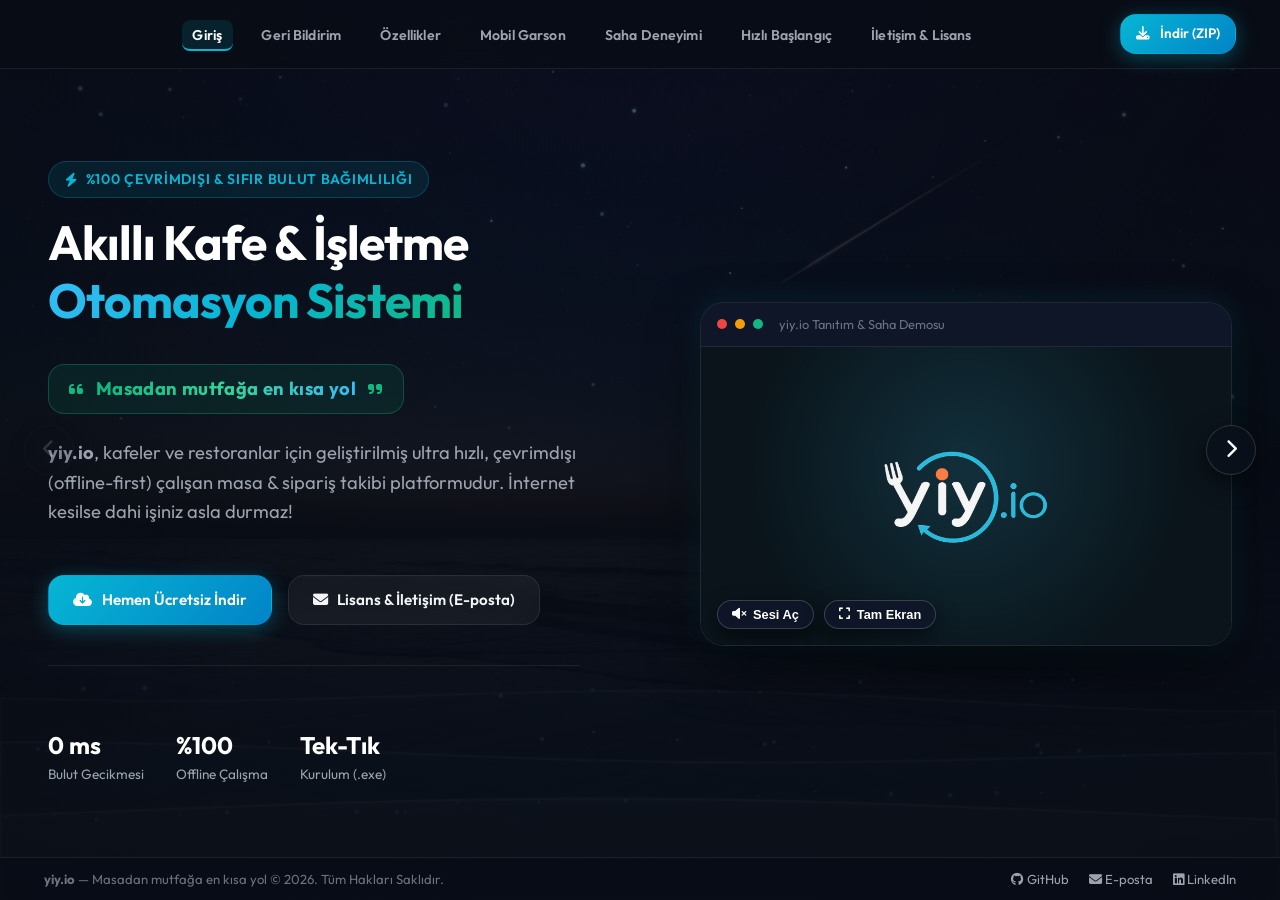
==== commit 4d99c92b: "feat: add cinematic video lightbox modal and clean hero video mockup" ====
--- a/index.html
+++ b/index.html
@@ -126,17 +126,13 @@
           <div class="hero-visual">
             <div class="mockup-container">
               <div class="mockup-header">
-                <div style="display: flex; align-items: center; justify-content: space-between; width: 100%;">
+                <div style="display: flex; align-items: center; justify-content: flex-start; width: 100%;">
                   <div style="display: flex; align-items: center; gap: 0.5rem;">
                     <div class="dot dot-red"></div>
                     <div class="dot dot-yellow"></div>
                     <div class="dot dot-green"></div>
                     <span style="font-size: 0.8rem; color: var(--text-dim); margin-left: 0.5rem;">yiy.io Tanıtım & Saha Demosu</span>
                   </div>
-                  <button id="heroSoundToggleBtn" class="hero-sound-toggle-btn" type="button" aria-label="Sesi Aç veya Kapat">
-                    <i class="fa-solid fa-volume-xmark" id="heroSoundIcon" aria-hidden="true"></i>
-                    <span id="heroSoundLabel">Sesi Aç</span>
-                  </button>
                 </div>
               </div>
 
@@ -154,21 +150,17 @@
                   Tarayıcınız video oynatmayı desteklemiyor.
                 </video>
 
-                <!-- Video Overlay Sound Pill -->
-                <button id="videoOverlaySoundBtn" class="video-overlay-sound-btn" type="button" aria-label="Sesi Aç veya Kapat">
-                  <i class="fa-solid fa-volume-xmark" id="overlaySoundIcon" aria-hidden="true"></i>
-                  <span id="overlaySoundText">Sesi Aç</span>
-                </button>
-              </div>
-            </div>
-
-            <div class="floating-badge">
-              <div class="badge-icon">
-                <i class="fa-solid fa-wifi" aria-hidden="true"></i>
-              </div>
-              <div>
-                <div style="font-weight: 700; color: #fff; font-size: 0.95rem;">Kesintisiz Yerel Ağ</div>
-                <div style="font-size: 0.8rem; color: var(--text-muted);">İnternetsiz Wi-Fi Üzerinden Garson Bağlantısı</div>
+                <!-- Video Overlay Controls (Sound & Fullscreen) -->
+                <div class="video-overlay-controls">
+                  <button id="videoOverlaySoundBtn" class="video-overlay-btn video-overlay-sound-btn" type="button" aria-label="Sesi Aç veya Kapat">
+                    <i class="fa-solid fa-volume-xmark" id="overlaySoundIcon" aria-hidden="true"></i>
+                    <span id="overlaySoundText">Sesi Aç</span>
+                  </button>
+                  <button id="videoOverlayFullscreenBtn" class="video-overlay-btn video-overlay-fullscreen-btn" type="button" aria-label="Tam Ekran İzle">
+                    <i class="fa-solid fa-expand" aria-hidden="true"></i>
+                    <span>Tam Ekran</span>
+                  </button>
+                </div>
               </div>
             </div>
           </div>
@@ -515,6 +507,20 @@
     </div>
   </div>
 
+  <!-- Video Lightbox Modal (Option 2) -->
+  <div class="video-lightbox-overlay" id="videoLightbox" aria-hidden="true">
+    <button class="lightbox-close-btn" id="videoLightboxCloseBtn" aria-label="Kapat" type="button">
+      <i class="fa-solid fa-xmark"></i>
+    </button>
+    <div class="video-lightbox-content">
+      <video id="lightboxVideo" class="lightbox-video" playsinline controls preload="auto">
+        <source src="assets/video/yiy-io-promo.mp4" type="video/mp4">
+        Tarayıcınız video oynatmayı desteklemiyor.
+      </video>
+      <div class="lightbox-caption">yiy.io — Tanıtım &amp; Saha Demosu</div>
+    </div>
+  </div>
+
   <script src="app.js"></script>
 </body>
 </html>
--- a/styles.css
+++ b/styles.css
@@ -438,63 +438,43 @@
   background: #000;
   border-bottom-left-radius: calc(var(--radius-lg) - 1px);
   border-bottom-right-radius: calc(var(--radius-lg) - 1px);
+  cursor: pointer;
 }
 
 .mockup-video-body {
   position: relative;
 }
 
-.hero-sound-toggle-btn {
-  display: inline-flex;
-  align-items: center;
-  gap: 6px;
-  font-size: 0.75rem;
-  font-weight: 600;
-  color: var(--text-muted);
-  background: rgba(255, 255, 255, 0.06);
-  border: 1px solid var(--border-glass);
-  padding: 3px 10px;
-  border-radius: var(--radius-full);
-  cursor: pointer;
-  transition: var(--transition);
-  outline: none;
-}
-
-.hero-sound-toggle-btn:hover {
-  background: rgba(6, 182, 212, 0.15);
-  border-color: rgba(6, 182, 212, 0.4);
-  color: #fff;
-}
-
-.hero-sound-toggle-btn.active {
-  background: rgba(16, 185, 129, 0.2);
-  border-color: rgba(16, 185, 129, 0.5);
-  color: #34d399;
-}
-
-.video-overlay-sound-btn {
+.video-overlay-controls {
   position: absolute;
   bottom: 16px;
   left: 16px;
+  display: flex;
+  align-items: center;
+  gap: 10px;
+  z-index: 6;
+}
+
+.video-overlay-btn {
   display: inline-flex;
   align-items: center;
   gap: 7px;
   font-size: 0.8rem;
   font-weight: 600;
   color: #ffffff;
-  background: rgba(15, 23, 42, 0.8);
+  background: rgba(15, 23, 42, 0.82);
   backdrop-filter: blur(12px);
+  -webkit-backdrop-filter: blur(12px);
   border: 1px solid rgba(255, 255, 255, 0.18);
   padding: 6px 14px;
   border-radius: var(--radius-full);
   cursor: pointer;
   box-shadow: 0 8px 20px rgba(0, 0, 0, 0.5);
   transition: var(--transition);
-  z-index: 6;
   outline: none;
 }
 
-.video-overlay-sound-btn:hover {
+.video-overlay-btn:hover {
   background: rgba(6, 182, 212, 0.9);
   border-color: var(--primary);
   color: #090d16;
@@ -506,6 +486,11 @@
   background: rgba(16, 185, 129, 0.85);
   border-color: #34d399;
   color: #ffffff;
+}
+
+.video-overlay-fullscreen-btn:hover {
+  background: rgba(255, 255, 255, 0.95);
+  color: #090d16;
 }
 
 .floating-badge {
@@ -1353,6 +1338,59 @@
   filter: brightness(1.05);
 }
 
+/* Video Lightbox Modal (Option 2) */
+.video-lightbox-overlay {
+  position: fixed;
+  top: 0;
+  left: 0;
+  width: 100vw;
+  height: 100vh;
+  background: rgba(4, 7, 13, 0.94);
+  backdrop-filter: blur(18px);
+  -webkit-backdrop-filter: blur(18px);
+  display: flex;
+  flex-direction: column;
+  align-items: center;
+  justify-content: center;
+  z-index: 3100;
+  opacity: 0;
+  visibility: hidden;
+  transition: opacity 0.35s ease, visibility 0.35s ease;
+  padding: 1.5rem;
+}
+
+.video-lightbox-overlay.active {
+  opacity: 1;
+  visibility: visible;
+}
+
+.video-lightbox-content {
+  width: 100%;
+  max-width: 1100px;
+  display: flex;
+  flex-direction: column;
+  align-items: center;
+  position: relative;
+  transform: scale(0.95);
+  transition: transform 0.35s cubic-bezier(0.34, 1.56, 0.64, 1);
+}
+
+.video-lightbox-overlay.active .video-lightbox-content {
+  transform: scale(1);
+}
+
+.lightbox-video {
+  width: 100%;
+  max-height: 82vh;
+  aspect-ratio: 16 / 9;
+  object-fit: contain;
+  border-radius: var(--radius-md);
+  border: 1px solid var(--border-glass-active);
+  box-shadow: 0 25px 60px rgba(0, 0, 0, 0.85), 0 0 50px rgba(6, 182, 212, 0.25);
+  background: #000;
+  outline: none;
+}
+
 /* ==========================================================================
    Horizontal Slide Presentation Deck & Transitions
    ========================================================================== */
@@ -1779,11 +1817,6 @@
   animation-delay: 0.28s;
 }
 
-.slide-section.active .floating-badge {
-  animation: slideFadeUp 0.7s cubic-bezier(0.16, 1, 0.3, 1) both;
-  animation-delay: 0.45s;
-}
-
 .slide-section.active .hero-reference-card,
 .slide-section.active .feature-card,
 .slide-section.active .step-card,
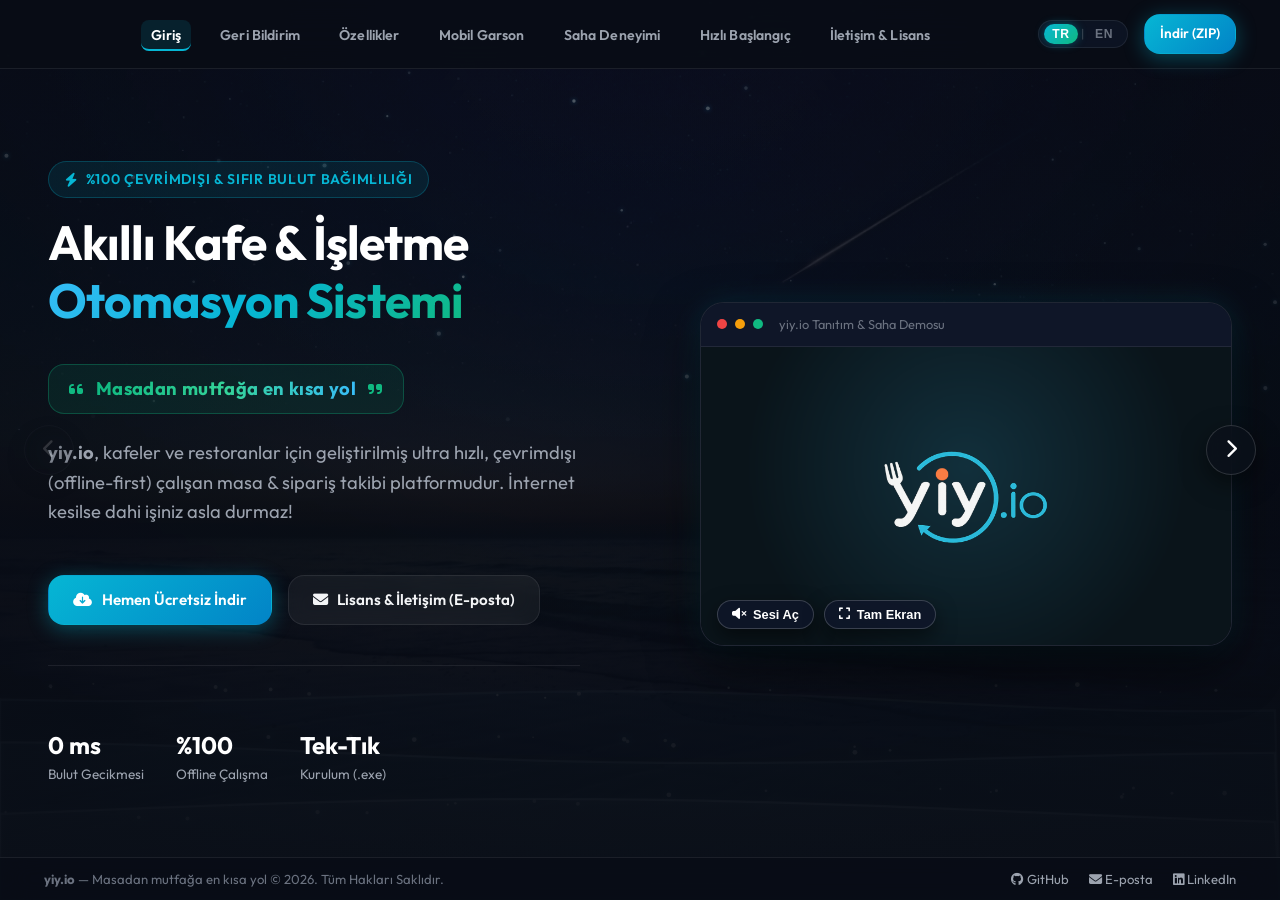
==== commit 1a950abd: "feat: add bilingual support (TR/EN) with language toggle and dynamic localization" ====
--- a/index.html
+++ b/index.html
@@ -51,24 +51,31 @@
       </a>
 
       <!-- Mobile Hamburger Button -->
-      <button class="hamburger-btn" id="hamburgerBtn" aria-label="Menüyü Aç">
+      <button class="hamburger-btn" id="hamburgerBtn" aria-label="Menüyü Aç" data-i18n-aria="nav.hamburgerAria">
         <i class="fa-solid fa-bars" aria-hidden="true"></i>
       </button>
 
       <nav aria-label="Ana Navigasyon">
         <ul class="nav-links" id="navLinks">
-          <li><a href="#hero" class="nav-link-item active" data-slide="0">Giriş</a></li>
-          <li><a href="#referanslar" class="nav-link-item" data-slide="1">Geri Bildirim</a></li>
-          <li><a href="#ozellikler" class="nav-link-item" data-slide="2">Özellikler</a></li>
-          <li><a href="#mobil" class="nav-link-item" data-slide="3">Mobil Garson</a></li>
-          <li><a href="#saha" class="nav-link-item" data-slide="4">Saha Deneyimi</a></li>
-          <li><a href="#kurulum" class="nav-link-item" data-slide="5">Hızlı Başlangıç</a></li>
-          <li><a href="#iletisim" class="nav-link-item" data-slide="6">İletişim & Lisans</a></li>
+          <li><a href="#hero" class="nav-link-item active" data-slide="0" data-i18n="nav.intro">Giriş</a></li>
+          <li><a href="#referanslar" class="nav-link-item" data-slide="1" data-i18n="nav.feedback">Geri Bildirim</a></li>
+          <li><a href="#ozellikler" class="nav-link-item" data-slide="2" data-i18n="nav.features">Özellikler</a></li>
+          <li><a href="#mobil" class="nav-link-item" data-slide="3" data-i18n="nav.mobile">Mobil Garson</a></li>
+          <li><a href="#saha" class="nav-link-item" data-slide="4" data-i18n="nav.field">Saha Deneyimi</a></li>
+          <li><a href="#kurulum" class="nav-link-item" data-slide="5" data-i18n="nav.setup">Hızlı Başlangıç</a></li>
+          <li><a href="#iletisim" class="nav-link-item" data-slide="6" data-i18n="nav.contact">İletişim & Lisans</a></li>
         </ul>
       </nav>
 
       <div class="nav-actions">
-        <a href="https://github.com/AltayAtaman/yiy-io/archive/refs/heads/main.zip" class="btn btn-primary" id="nav-download-btn">
+        <!-- Language Switcher -->
+        <div class="lang-switch" role="group" aria-label="Dil Seçimi / Language Selection">
+          <button type="button" class="lang-btn active" id="lang-tr" data-lang="tr" aria-label="Türkçe">TR</button>
+          <span class="lang-divider">|</span>
+          <button type="button" class="lang-btn" id="lang-en" data-lang="en" aria-label="English">EN</button>
+        </div>
+
+        <a href="https://github.com/AltayAtaman/yiy-io/archive/refs/heads/main.zip" class="btn btn-primary" id="nav-download-btn" data-i18n="nav.download">
           <i class="fa-solid fa-download" aria-hidden="true"></i> İndir (ZIP)
         </a>
       </div>
@@ -83,42 +90,42 @@
       <section class="slide-section hero-slide active" id="hero" data-index="0">
         <div class="container hero-grid">
           <div class="hero-content">
-            <div class="section-tag">
+            <div class="section-tag" data-i18n="hero.tag">
               <i class="fa-solid fa-bolt" aria-hidden="true"></i> %100 Çevrimdışı & Sıfır Bulut Bağımlılığı
             </div>
-            <h1>Akıllı Kafe & İşletme <span class="gradient-text">Otomasyon Sistemi</span></h1>
+            <h1 data-i18n="hero.title">Akıllı Kafe & İşletme <span class="gradient-text">Otomasyon Sistemi</span></h1>
             
             <div class="motto-box">
               <i class="fa-solid fa-quote-left motto-icon" aria-hidden="true"></i>
-              <span class="motto-text">Masadan mutfağa en kısa yol</span>
+              <span class="motto-text" data-i18n="hero.motto">Masadan mutfağa en kısa yol</span>
               <i class="fa-solid fa-quote-right motto-icon" aria-hidden="true"></i>
             </div>
 
-            <p class="hero-subtitle">
+            <p class="hero-subtitle" data-i18n="hero.subtitle">
               <strong>yiy.io</strong>, kafeler ve restoranlar için geliştirilmiş ultra hızlı, çevrimdışı (offline-first) çalışan masa & sipariş takibi platformudur. İnternet kesilse dahi işiniz asla durmaz!
             </p>
 
             <div class="hero-ctas">
-              <a href="https://github.com/AltayAtaman/yiy-io/archive/refs/heads/main.zip" class="btn btn-primary" id="hero-download-btn">
+              <a href="https://github.com/AltayAtaman/yiy-io/archive/refs/heads/main.zip" class="btn btn-primary" id="hero-download-btn" data-i18n="hero.btnDownload">
                 <i class="fa-solid fa-cloud-arrow-down" aria-hidden="true"></i> Hemen Ücretsiz İndir
               </a>
-              <a href="mailto:i.altay.ataman@gmail.com?subject=yiy.io%20Lisans%20ve%20Destek%20Talebi" class="btn btn-secondary" id="hero-contact-btn">
+              <a href="mailto:i.altay.ataman@gmail.com?subject=yiy.io%20Lisans%20ve%20Destek%20Talebi" class="btn btn-secondary" id="hero-contact-btn" data-i18n="hero.btnContact">
                 <i class="fa-solid fa-envelope" aria-hidden="true"></i> Lisans & İletişim (E-posta)
               </a>
             </div>
 
             <div class="hero-stats">
               <div class="stat-item">
-                <span class="stat-number">0 ms</span>
-                <span class="stat-label">Bulut Gecikmesi</span>
+                <span class="stat-number" data-i18n="hero.stat1Num">0 ms</span>
+                <span class="stat-label" data-i18n="hero.stat1Label">Bulut Gecikmesi</span>
               </div>
               <div class="stat-item">
-                <span class="stat-number">%100</span>
-                <span class="stat-label">Offline Çalışma</span>
+                <span class="stat-number" data-i18n="hero.stat2Num">%100</span>
+                <span class="stat-label" data-i18n="hero.stat2Label">Offline Çalışma</span>
               </div>
               <div class="stat-item">
-                <span class="stat-number">Tek-Tık</span>
-                <span class="stat-label">Kurulum (.exe)</span>
+                <span class="stat-number" data-i18n="hero.stat3Num">Tek-Tık</span>
+                <span class="stat-label" data-i18n="hero.stat3Label">Kurulum (.exe)</span>
               </div>
             </div>
           </div>
@@ -131,7 +138,7 @@
                     <div class="dot dot-red"></div>
                     <div class="dot dot-yellow"></div>
                     <div class="dot dot-green"></div>
-                    <span style="font-size: 0.8rem; color: var(--text-dim); margin-left: 0.5rem;">yiy.io Tanıtım & Saha Demosu</span>
+                    <span style="font-size: 0.8rem; color: var(--text-dim); margin-left: 0.5rem;" data-i18n="hero.demoTitle">yiy.io Tanıtım & Saha Demosu</span>
                   </div>
                 </div>
               </div>
@@ -154,11 +161,11 @@
                 <div class="video-overlay-controls">
                   <button id="videoOverlaySoundBtn" class="video-overlay-btn video-overlay-sound-btn" type="button" aria-label="Sesi Aç veya Kapat">
                     <i class="fa-solid fa-volume-xmark" id="overlaySoundIcon" aria-hidden="true"></i>
-                    <span id="overlaySoundText">Sesi Aç</span>
+                    <span id="overlaySoundText" data-i18n="hero.soundUnmute">Sesi Aç</span>
                   </button>
                   <button id="videoOverlayFullscreenBtn" class="video-overlay-btn video-overlay-fullscreen-btn" type="button" aria-label="Tam Ekran İzle">
                     <i class="fa-solid fa-expand" aria-hidden="true"></i>
-                    <span>Tam Ekran</span>
+                    <span data-i18n="hero.fullscreen">Tam Ekran</span>
                   </button>
                 </div>
               </div>
@@ -171,18 +178,18 @@
       <section class="slide-section reference-slide" id="referanslar" data-index="1">
         <div class="container">
           <div class="section-header">
-            <div class="section-tag"><i class="fa-solid fa-comments" aria-hidden="true"></i> Sahadan Geri Bildirimler</div>
-            <h2>Aktif İşletme Yorumları</h2>
-            <p>Sahada aktif olarak kullanılan yiy.io hakkında işletme ve garson yorumları.</p>
+            <div class="section-tag" data-i18n="feedback.tag"><i class="fa-solid fa-comments" aria-hidden="true"></i> Sahadan Geri Bildirimler</div>
+            <h2 data-i18n="feedback.title">Aktif İşletme Yorumları</h2>
+            <p data-i18n="feedback.desc">Sahada aktif olarak kullanılan yiy.io hakkında işletme ve garson yorumları.</p>
           </div>
 
           <div class="reference-cards-grid">
             <!-- Card 1: Placeholder CTA -->
             <div class="hero-reference-card card-placeholder">
-              <div class="reference-badge badge-placeholder">
+              <div class="reference-badge badge-placeholder" data-i18n="feedback.card1Badge">
                 <i class="fa-solid fa-plus-circle" aria-hidden="true"></i> Sıra Sizde
               </div>
-              <blockquote class="reference-quote">
+              <blockquote class="reference-quote" data-i18n="feedback.card1Quote">
                 "Bir sonraki referans işletmemiz siz olabilirsiniz!"
               </blockquote>
               <div class="reference-meta">
@@ -190,18 +197,18 @@
                   <i class="fa-solid fa-store" aria-hidden="true"></i>
                 </div>
                 <div class="reference-info">
-                  <div class="reference-name">Sizin İşletmeniz</div>
-                  <a href="#iletisim" class="reference-cta-link">Bize Ulaşın <i class="fa-solid fa-arrow-right" aria-hidden="true"></i></a>
+                  <div class="reference-name" data-i18n="feedback.card1Name">Sizin İşletmeniz</div>
+                  <a href="#iletisim" class="reference-cta-link" data-i18n="feedback.card1Cta">Bize Ulaşın <i class="fa-solid fa-arrow-right" aria-hidden="true"></i></a>
                 </div>
               </div>
             </div>
 
             <!-- Card 2: Featured Active Testimonial (Lura Beach) -->
             <div class="hero-reference-card card-featured">
-              <div class="reference-badge">
+              <div class="reference-badge" data-i18n="feedback.card2Badge">
                 <i class="fa-solid fa-circle-check" aria-hidden="true"></i> Canlı Saha Kullanımı
               </div>
-              <blockquote class="reference-quote">
+              <blockquote class="reference-quote" data-i18n="feedback.card2Quote">
                 "Plaj ve masa siparişlerimizi garsonlarımız saniyeler içinde mutfağa aktarıyor. Yoğun sezonda internet kopsa bile kesintisiz çalıştık."
               </blockquote>
               <div class="reference-meta">
@@ -209,17 +216,17 @@
                 <div class="reference-info">
                   <div class="reference-name">Mücahit Işık</div>
                   <div class="reference-company">Lura Beach</div>
-                  <div class="reference-location"><i class="fa-solid fa-location-dot" aria-hidden="true"></i> Zeytinli, Altınkum Plajı (BALIKESİR / EDREMİT)</div>
+                  <div class="reference-location" data-i18n="feedback.card2Location"><i class="fa-solid fa-location-dot" aria-hidden="true"></i> Zeytinli, Altınkum Plajı (BALIKESİR / EDREMİT)</div>
                 </div>
               </div>
             </div>
 
             <!-- Card 3: Placeholder CTA -->
             <div class="hero-reference-card card-placeholder">
-              <div class="reference-badge badge-placeholder">
+              <div class="reference-badge badge-placeholder" data-i18n="feedback.card1Badge">
                 <i class="fa-solid fa-plus-circle" aria-hidden="true"></i> Sıra Sizde
               </div>
-              <blockquote class="reference-quote">
+              <blockquote class="reference-quote" data-i18n="feedback.card1Quote">
                 "Bir sonraki referans işletmemiz siz olabilirsiniz!"
               </blockquote>
               <div class="reference-meta">
@@ -227,8 +234,8 @@
                   <i class="fa-solid fa-store" aria-hidden="true"></i>
                 </div>
                 <div class="reference-info">
-                  <div class="reference-name">Sizin İşletmeniz</div>
-                  <a href="#iletisim" class="reference-cta-link">Bize Ulaşın <i class="fa-solid fa-arrow-right" aria-hidden="true"></i></a>
+                  <div class="reference-name" data-i18n="feedback.card1Name">Sizin İşletmeniz</div>
+                  <a href="#iletisim" class="reference-cta-link" data-i18n="feedback.card1Cta">Bize Ulaşın <i class="fa-solid fa-arrow-right" aria-hidden="true"></i></a>
                 </div>
               </div>
             </div>
@@ -240,46 +247,46 @@
       <section class="slide-section features-slide" id="ozellikler" data-index="2">
         <div class="container">
           <div class="section-header">
-            <div class="section-tag"><i class="fa-solid fa-star" aria-hidden="true"></i> Neden yiy.io?</div>
-            <h2>İşletmenizi Hızlandıracak Üstün Özellikler</h2>
-            <p>Gereksiz aylık abonelik ücretleri ödemeden, işletmenize tam hakimiyet sağlayın.</p>
+            <div class="section-tag" data-i18n="features.tag"><i class="fa-solid fa-star" aria-hidden="true"></i> Neden yiy.io?</div>
+            <h2 data-i18n="features.title">İşletmenizi Hızlandıracak Üstün Özellikler</h2>
+            <p data-i18n="features.desc">Gereksiz aylık abonelik ücretleri ödemeden, işletmenize tam hakimiyet sağlayın.</p>
           </div>
 
           <div class="features-grid">
             <div class="feature-card">
               <div class="feature-icon"><i class="fa-solid fa-chair" aria-hidden="true"></i></div>
-              <h3>Masa & Bölge Yönetimi</h3>
-              <p>Salon, Teras, Bahçe gibi farklı alanlardaki masalarınızın anlık doluluk durumunu, kalan hesap miktarını tek ekrandan görün.</p>
+              <h3 data-i18n="features.f1Title">Masa & Bölge Yönetimi</h3>
+              <p data-i18n="features.f1Desc">Salon, Teras, Bahçe gibi farklı alanlardaki masalarınızın anlık doluluk durumunu, kalan hesap miktarını tek ekrandan görün.</p>
             </div>
 
             <div class="feature-card">
               <div class="feature-icon"><i class="fa-solid fa-mobile-screen-button" aria-hidden="true"></i></div>
-              <h3>Mobil Garson Arayüzü</h3>
-              <p>Garsonlar herhangi bir akıllı telefon veya tabletten QR kod taratarak saniyeler içinde giriş yapabilir ve masada sipariş alabilir.</p>
+              <h3 data-i18n="features.f2Title">Mobil Garson Arayüzü</h3>
+              <p data-i18n="features.f2Desc">Garsonlar herhangi bir akıllı telefon veya tabletten QR kod taratarak saniyeler içinde giriş yapabilir ve masada sipariş alabilir.</p>
             </div>
 
             <div class="feature-card">
               <div class="feature-icon"><i class="fa-solid fa-network-wired" aria-hidden="true"></i></div>
-              <h3>%100 Çevrimdışı Güvencesi</h3>
-              <p>Verileriniz kendi bilgisayarınızdaki yerel veritabanında saklanır. İnternetiniz kopsa bile sipariş süreci kesintiye uğramaz.</p>
+              <h3 data-i18n="features.f3Title">%100 Çevrimdışı Güvencesi</h3>
+              <p data-i18n="features.f3Desc">Verileriniz kendi bilgisayarınızdaki yerel veritabanında saklanır. İnternetiniz kopsa bile sipariş süreci kesintiye uğramaz.</p>
             </div>
 
             <div class="feature-card">
               <div class="feature-icon"><i class="fa-solid fa-chart-pie" aria-hidden="true"></i></div>
-              <h3>Detaylı Analiz & Raporlama</h3>
-              <p>Günlük toplam ciro, en çok satan ürünler, Nakit vs Kredi Kartı ödeme oranları ve masa bazlı sipariş geçmişi elinizin altında.</p>
+              <h3 data-i18n="features.f4Title">Detaylı Analiz & Raporlama</h3>
+              <p data-i18n="features.f4Desc">Günlük toplam ciro, en çok satan ürünler, Nakit vs Kredi Kartı ödeme oranları ve masa bazlı sipariş geçmişi elinizin altında.</p>
             </div>
 
             <div class="feature-card">
               <div class="feature-icon"><i class="fa-solid fa-cubes" aria-hidden="true"></i></div>
-              <h3>Sıfır Kurulum Karmaşası</h3>
-              <p>Karmaşık veritabanı sunucusu veya web hosting gerektirmez. Tek bir <code>yiy-server.exe</code> dosyası ile saniyeler içinde çalışır.</p>
+              <h3 data-i18n="features.f5Title">Sıfır Kurulum Karmaşası</h3>
+              <p data-i18n="features.f5Desc">Karmaşık veritabanı sunucusu veya web hosting gerektirmez. Tek bir <code>yiy-server.exe</code> dosyası ile saniyeler içinde çalışır.</p>
             </div>
 
             <div class="feature-card">
               <div class="feature-icon"><i class="fa-solid fa-shield-halved" aria-hidden="true"></i></div>
-              <h3>Tam Veri Gizliliği</h3>
-              <p>Müşteri ve ciro bilgileriniz hiçbir 3. taraf bulut sunucuya gönderilmez. Tüm veriniz %100 sizin denetiminizdedir.</p>
+              <h3 data-i18n="features.f6Title">Tam Veri Gizliliği</h3>
+              <p data-i18n="features.f6Desc">Müşteri ve ciro bilgileriniz hiçbir 3. taraf bulut sunucuya gönderilmez. Tüm veriniz %100 sizin denetiminizdedir.</p>
             </div>
           </div>
         </div>
@@ -289,24 +296,24 @@
       <section class="slide-section mobile-slide" id="mobil" data-index="3">
         <div class="container mobile-grid">
           <div>
-            <div class="section-tag"><i class="fa-solid fa-mobile-screen" aria-hidden="true"></i> Garson Telefon Modu</div>
-            <h2 style="font-size: 2.4rem; margin-bottom: 1.25rem;">Garsonlarınız Saniyeler İçinde Bağlansın</h2>
-            <p style="color: var(--text-muted); font-size: 1.1rem; margin-bottom: 1.5rem;">
+            <div class="section-tag" data-i18n="mobile.tag"><i class="fa-solid fa-mobile-screen" aria-hidden="true"></i> Garson Telefon Modu</div>
+            <h2 style="font-size: 2.4rem; margin-bottom: 1.25rem;" data-i18n="mobile.title">Garsonlarınız Saniyeler İçinde Bağlansın</h2>
+            <p style="color: var(--text-muted); font-size: 1.1rem; margin-bottom: 1.5rem;" data-i18n="mobile.desc">
               Mobil garson arayüzü sayesinde pahalı ek sipariş terminallerine yatırım yapmanıza gerek kalmaz. Garsonlar kendi akıllı telefonlarından veya işletmeye ait tabletlerden sisteme bağlanabilir.
             </p>
 
             <ul style="list-style: none; display: flex; flex-direction: column; gap: 1rem; color: var(--text-main);">
               <li style="display: flex; align-items: center; gap: 0.75rem;">
                 <i class="fa-solid fa-check" style="color: var(--secondary); background: rgba(16,185,129,0.1); padding: 0.4rem; border-radius: 50%;" aria-hidden="true"></i>
-                <span>QR Kod İle Anında Hızlı Giriş</span>
+                <span data-i18n="mobile.bullet1">QR Kod İle Anında Hızlı Giriş</span>
               </li>
               <li style="display: flex; align-items: center; gap: 0.75rem;">
                 <i class="fa-solid fa-check" style="color: var(--secondary); background: rgba(16,185,129,0.1); padding: 0.4rem; border-radius: 50%;" aria-hidden="true"></i>
-                <span>Kategori Bazlı Ürün Arama & Hızlı Ekleme</span>
+                <span data-i18n="mobile.bullet2">Kategori Bazlı Ürün Arama & Hızlı Ekleme</span>
               </li>
               <li style="display: flex; align-items: center; gap: 0.75rem;">
                 <i class="fa-solid fa-check" style="color: var(--secondary); background: rgba(16,185,129,0.1); padding: 0.4rem; border-radius: 50%;" aria-hidden="true"></i>
-                <span>Anlık Mutfak & Kasa Senkronizasyonu</span>
+                <span data-i18n="mobile.bullet3">Anlık Mutfak & Kasa Senkronizasyonu</span>
               </li>
             </ul>
           </div>
@@ -323,27 +330,27 @@
       <section class="slide-section field-slide" id="saha" data-index="4">
         <div class="container">
           <div class="section-header">
-            <div class="section-tag"><i class="fa-solid fa-camera" aria-hidden="true"></i> Saha Deneyimi</div>
-            <h2>Gerçek İşletme Ortamında Yüksek Performans</h2>
-            <p>yiy.io, gerçek kafe ve restoran ortamlarında garsonların hızına hız katmak için tasarlandı.</p>
+            <div class="section-tag" data-i18n="field.tag"><i class="fa-solid fa-camera" aria-hidden="true"></i> Saha Deneyimi</div>
+            <h2 data-i18n="field.title">Gerçek İşletme Ortamında Yüksek Performans</h2>
+            <p data-i18n="field.desc">yiy.io, gerçek kafe ve restoran ortamlarında garsonların hızına hız katmak için tasarlandı.</p>
           </div>
 
           <div class="field-grid">
             <div>
               <div class="field-image-container">
                 <img src="assets/images/waiter_using_app.png" alt="Sahada Garson Kullanımı" class="field-img">
-                <div class="field-badge">
+                <div class="field-badge" data-i18n="field.badge">
                   <i class="fa-solid fa-badge-check" style="color: var(--secondary);" aria-hidden="true"></i> Canlı Sahada Kullanım
                 </div>
               </div>
-              <div class="field-image-caption">
+              <div class="field-image-caption" data-i18n="field.caption">
                 Lura Beach (Zeytinli, Balıkesir) işletmesinde çekilmiştir.
               </div>
             </div>
 
             <div class="field-content">
-              <h3>Masada Kesintisiz & Hızlı Sipariş Alma</h3>
-              <p style="color: var(--text-muted); font-size: 1.05rem; margin-bottom: 1.5rem;">
+              <h3 data-i18n="field.heading">Masada Kesintisiz & Hızlı Sipariş Alma</h3>
+              <p style="color: var(--text-muted); font-size: 1.05rem; margin-bottom: 1.5rem;" data-i18n="field.subheading">
                 Garson masadayken siparişi dokunarak seçer, onayladığı an mutfaktaki ve kasadaki ekrana yansır. Garsonun kasaya gitmesine veya kağıt sipariş fişi yazmasına gerek kalmaz.
               </p>
 
@@ -351,24 +358,24 @@
                 <div class="field-feature-item">
                   <div class="field-icon"><i class="fa-solid fa-bolt" aria-hidden="true"></i></div>
                   <div>
-                    <strong>Anında Mutfak İletimi</strong>
-                    <div style="font-size: 0.85rem; color: var(--text-muted);">Siparişler anında mutfak veya bar ekranına düşer.</div>
+                    <strong data-i18n="field.item1Title">Anında Mutfak İletimi</strong>
+                    <div style="font-size: 0.85rem; color: var(--text-muted);" data-i18n="field.item1Desc">Siparişler anında mutfak veya bar ekranına düşer.</div>
                   </div>
                 </div>
 
                 <div class="field-feature-item">
                   <div class="field-icon"><i class="fa-solid fa-mobile" aria-hidden="true"></i></div>
                   <div>
-                    <strong>Herhangi Bir Akıllı Telefon</strong>
-                    <div style="font-size: 0.85rem; color: var(--text-muted);">iOS ve Android tüm telefonlarda ekstra uygulama indirmeden tarayıcıdan çalışır.</div>
+                    <strong data-i18n="field.item2Title">Herhangi Bir Akıllı Telefon</strong>
+                    <div style="font-size: 0.85rem; color: var(--text-muted);" data-i18n="field.item2Desc">iOS ve Android tüm telefonlarda ekstra uygulama indirmeden tarayıcıdan çalışır.</div>
                   </div>
                 </div>
 
                 <div class="field-feature-item">
                   <div class="field-icon"><i class="fa-solid fa-feather-pointed" aria-hidden="true"></i></div>
                   <div>
-                    <strong>Hafif & Kolay Kullanım</strong>
-                    <div style="font-size: 0.85rem; color: var(--text-muted);">Garsonların dakikalar içinde alışabileceği sade, büyük butonlu arayüz.</div>
+                    <strong data-i18n="field.item3Title">Hafif & Kolay Kullanım</strong>
+                    <div style="font-size: 0.85rem; color: var(--text-muted);" data-i18n="field.item3Desc">Garsonların dakikalar içinde alışabileceği sade, büyük butonlu arayüz.</div>
                   </div>
                 </div>
               </div>
@@ -381,28 +388,28 @@
       <section class="slide-section setup-slide" id="kurulum" data-index="5">
         <div class="container">
           <div class="section-header">
-            <div class="section-tag"><i class="fa-solid fa-rocket" aria-hidden="true"></i> Hızlı Başlangıç</div>
-            <h2>3 Adımda Sisteminizi Çalıştırın</h2>
-            <p>Hiçbir karmaşık sunucu veya veritabanı ayarı yapmadan hemen kullanmaya başlayın.</p>
+            <div class="section-tag" data-i18n="setup.tag"><i class="fa-solid fa-rocket" aria-hidden="true"></i> Hızlı Başlangıç</div>
+            <h2 data-i18n="setup.title">3 Adımda Sisteminizi Çalıştırın</h2>
+            <p data-i18n="setup.desc">Hiçbir karmaşık sunucu veya veritabanı ayarı yapmadan hemen kullanmaya başlayın.</p>
           </div>
 
           <div class="steps-grid">
             <div class="step-card">
               <div class="step-num">01</div>
-              <h3>İndirin & Çıkarın</h3>
-              <p>Sağ üstteki "İndir" butonuna tıklayarak ZIP arşivini indirin ve bilgisayarınızda dilediğiniz bir klasöre çıkarın.</p>
+              <h3 data-i18n="setup.s1Title">İndirin & Çıkarın</h3>
+              <p data-i18n="setup.s1Desc">Sağ üstteki "İndir" butonuna tıklayarak ZIP arşivini indirin ve bilgisayarınızda dilediğiniz bir klasöre çıkarın.</p>
             </div>
 
             <div class="step-card">
               <div class="step-num">02</div>
-              <h3>`yiy-server.exe` Çalıştırın</h3>
-              <p>Klasör içindeki çalıştırılabilir dosyaya çift tıklayın. (Windows SmartScreen uyarısı verirse <em>"Daha fazla bilgi > Yine de çalıştır"</em> seçeneğine tıklayın).</p>
+              <h3 data-i18n="setup.s2Title">yiy-server.exe Çalıştırın</h3>
+              <p data-i18n="setup.s2Desc">Klasör içindeki çalıştırılabilir dosyaya çift tıklayın. (Windows SmartScreen uyarısı verirse <em>"Daha fazla bilgi > Yine de çalıştır"</em> seçeneğine tıklayın).</p>
             </div>
 
             <div class="step-card">
               <div class="step-num">03</div>
-              <h3>Garsonları Bağlayın</h3>
-              <p>Garson telefonunu işletme Wi-Fi ağına bağlayıp <code>http://localhost:3001</code> adresindeki Garson QR Kodunu taratın!</p>
+              <h3 data-i18n="setup.s3Title">Garsonları Bağlayın</h3>
+              <p data-i18n="setup.s3Desc">Garson telefonunu işletme Wi-Fi ağına bağlayıp <code>http://localhost:3001</code> adresindeki Garson QR Kodunu taratın!</p>
             </div>
           </div>
         </div>
@@ -412,18 +419,18 @@
       <section class="slide-section contact-slide" id="iletisim" data-index="6">
         <div class="container contact-slide-content">
           <div class="cta-box">
-            <div class="section-tag"><i class="fa-solid fa-headset" aria-hidden="true"></i> İletişim & Kurulum Desteği</div>
-            <h2>İşletmenize Özel Çözümler</h2>
-            <p>Özel geliştirme talepleri, deneme lisansı veya doğrudan kurulum desteği almak için iletişime geçebilirsiniz.</p>
+            <div class="section-tag" data-i18n="contact.tag"><i class="fa-solid fa-headset" aria-hidden="true"></i> İletişim & Kurulum Desteği</div>
+            <h2 data-i18n="contact.title">İşletmenize Özel Çözümler</h2>
+            <p data-i18n="contact.desc">Özel geliştirme talepleri, deneme lisansı veya doğrudan kurulum desteği almak için iletişime geçebilirsiniz.</p>
 
             <div class="contact-links-grid">
-              <a href="mailto:i.altay.ataman@gmail.com?subject=yiy.io%20%C4%B0leti%C5%9Fim%20ve%20Destek" class="btn btn-primary">
+              <a href="mailto:i.altay.ataman@gmail.com?subject=yiy.io%20%C4%B0leti%C5%9Fim%20ve%20Destek" class="btn btn-primary" data-i18n="contact.sendEmail">
                 <i class="fa-solid fa-paper-plane" aria-hidden="true"></i> E-posta Gönder
               </a>
-              <a href="https://www.linkedin.com/in/ismailaltayataman" target="_blank" rel="noopener" class="btn btn-secondary">
+              <a href="https://www.linkedin.com/in/ismailaltayataman" target="_blank" rel="noopener" class="btn btn-secondary" data-i18n="contact.linkedin">
                 <i class="fa-brands fa-linkedin" aria-hidden="true"></i> LinkedIn Profil
               </a>
-              <button onclick="copyEmail('i.altay.ataman@gmail.com')" class="btn btn-secondary">
+              <button onclick="copyEmail('i.altay.ataman@gmail.com')" class="btn btn-secondary" data-i18n="contact.copyEmail">
                 <i class="fa-solid fa-envelope" aria-hidden="true"></i> E-posta Kopyala
               </button>
             </div>
@@ -437,7 +444,7 @@
   <!-- Persistent Global Site Footer -->
   <footer class="site-footer">
     <div class="container footer-container">
-      <div>
+      <div data-i18n="footer.copy">
         <strong>yiy.io</strong> — Masadan mutfağa en kısa yol © 2026. Tüm Hakları Saklıdır.
       </div>
 
@@ -450,10 +457,10 @@
   </footer>
 
   <!-- Floating Slide Arrows -->
-  <button class="slide-nav-arrow slide-nav-prev" id="slidePrevBtn" aria-label="Önceki Bölüm" disabled>
+  <button class="slide-nav-arrow slide-nav-prev" id="slidePrevBtn" aria-label="Önceki Bölüm" data-i18n-aria="arrows.prevAria" disabled>
     <i class="fa-solid fa-chevron-left" aria-hidden="true"></i>
   </button>
-  <button class="slide-nav-arrow slide-nav-next" id="slideNextBtn" aria-label="Sonraki Bölüm">
+  <button class="slide-nav-arrow slide-nav-next" id="slideNextBtn" aria-label="Sonraki Bölüm" data-i18n-aria="arrows.nextAria">
     <i class="fa-solid fa-chevron-right" aria-hidden="true"></i>
   </button>
 
@@ -468,9 +475,9 @@
         <i class="fa-solid fa-triangle-exclamation"></i>
       </div>
 
-      <h3 class="modal-title" id="modalTitle">Lisans Uyarısı</h3>
-
-      <p class="modal-text">
+      <h3 class="modal-title" id="modalTitle" data-i18n="modal.title">Lisans Uyarısı</h3>
+
+      <p class="modal-text" data-i18n="modal.text">
         İndireceğiniz <strong>yiy.io</strong> otomasyon yazılımı geçerli bir lisans anahtarı olmadan <strong>çalışmayacaktır</strong>.
       </p>
 
@@ -478,18 +485,18 @@
         <div class="modal-license-info">
           <i class="fa-solid fa-key modal-key-icon"></i>
           <div>
-            <span class="modal-license-label">Lisans & Bilgi İletişim:</span>
+            <span class="modal-license-label" data-i18n="modal.label">Lisans & Bilgi İletişim:</span>
             <span class="modal-license-email">i.altay.ataman@gmail.com</span>
           </div>
         </div>
-        <button class="btn btn-secondary modal-copy-btn" onclick="copyEmail('i.altay.ataman@gmail.com')" type="button">
+        <button class="btn btn-secondary modal-copy-btn" onclick="copyEmail('i.altay.ataman@gmail.com')" type="button" data-i18n="modal.copyBtn">
           <i class="fa-solid fa-copy"></i> Kopyala
         </button>
       </div>
 
       <div class="modal-actions">
-        <button class="btn btn-secondary" id="modalCancelBtn" type="button">Vazgeç</button>
-        <a href="https://github.com/AltayAtaman/yiy-io/archive/refs/heads/main.zip" class="btn btn-primary" id="modalConfirmDownloadBtn">
+        <button class="btn btn-secondary" id="modalCancelBtn" type="button" data-i18n="modal.cancelBtn">Vazgeç</button>
+        <a href="https://github.com/AltayAtaman/yiy-io/archive/refs/heads/main.zip" class="btn btn-primary" id="modalConfirmDownloadBtn" data-i18n="modal.confirmBtn">
           <i class="fa-solid fa-download"></i> Yine de İndir
         </a>
       </div>
@@ -521,6 +528,7 @@
     </div>
   </div>
 
+  <script src="translations.js"></script>
   <script src="app.js"></script>
 </body>
 </html>
--- a/styles.css
+++ b/styles.css
@@ -1915,3 +1915,47 @@
 
 
 
+
+
+/* ==========================================================================
+   Language Switcher (TR / EN)
+   ========================================================================== */
+.lang-switch {
+  display: inline-flex;
+  align-items: center;
+  background: rgba(15, 23, 42, 0.7);
+  border: 1px solid var(--border-glass);
+  border-radius: 9999px;
+  padding: 0.15rem 0.35rem;
+  gap: 0.2rem;
+  backdrop-filter: blur(8px);
+}
+
+.lang-btn {
+  background: transparent;
+  border: none;
+  color: var(--text-dim);
+  cursor: pointer;
+  padding: 0.2rem 0.5rem;
+  border-radius: 9999px;
+  font-size: 0.76rem;
+  font-weight: 700;
+  letter-spacing: 0.05em;
+  transition: var(--transition);
+}
+
+.lang-btn:hover {
+  color: #ffffff;
+}
+
+.lang-btn.active {
+  background: linear-gradient(135deg, var(--primary), var(--secondary));
+  color: #ffffff;
+  box-shadow: 0 0 10px rgba(6, 182, 212, 0.4);
+}
+
+.lang-divider {
+  color: rgba(255, 255, 255, 0.2);
+  font-size: 0.75rem;
+  user-select: none;
+}
